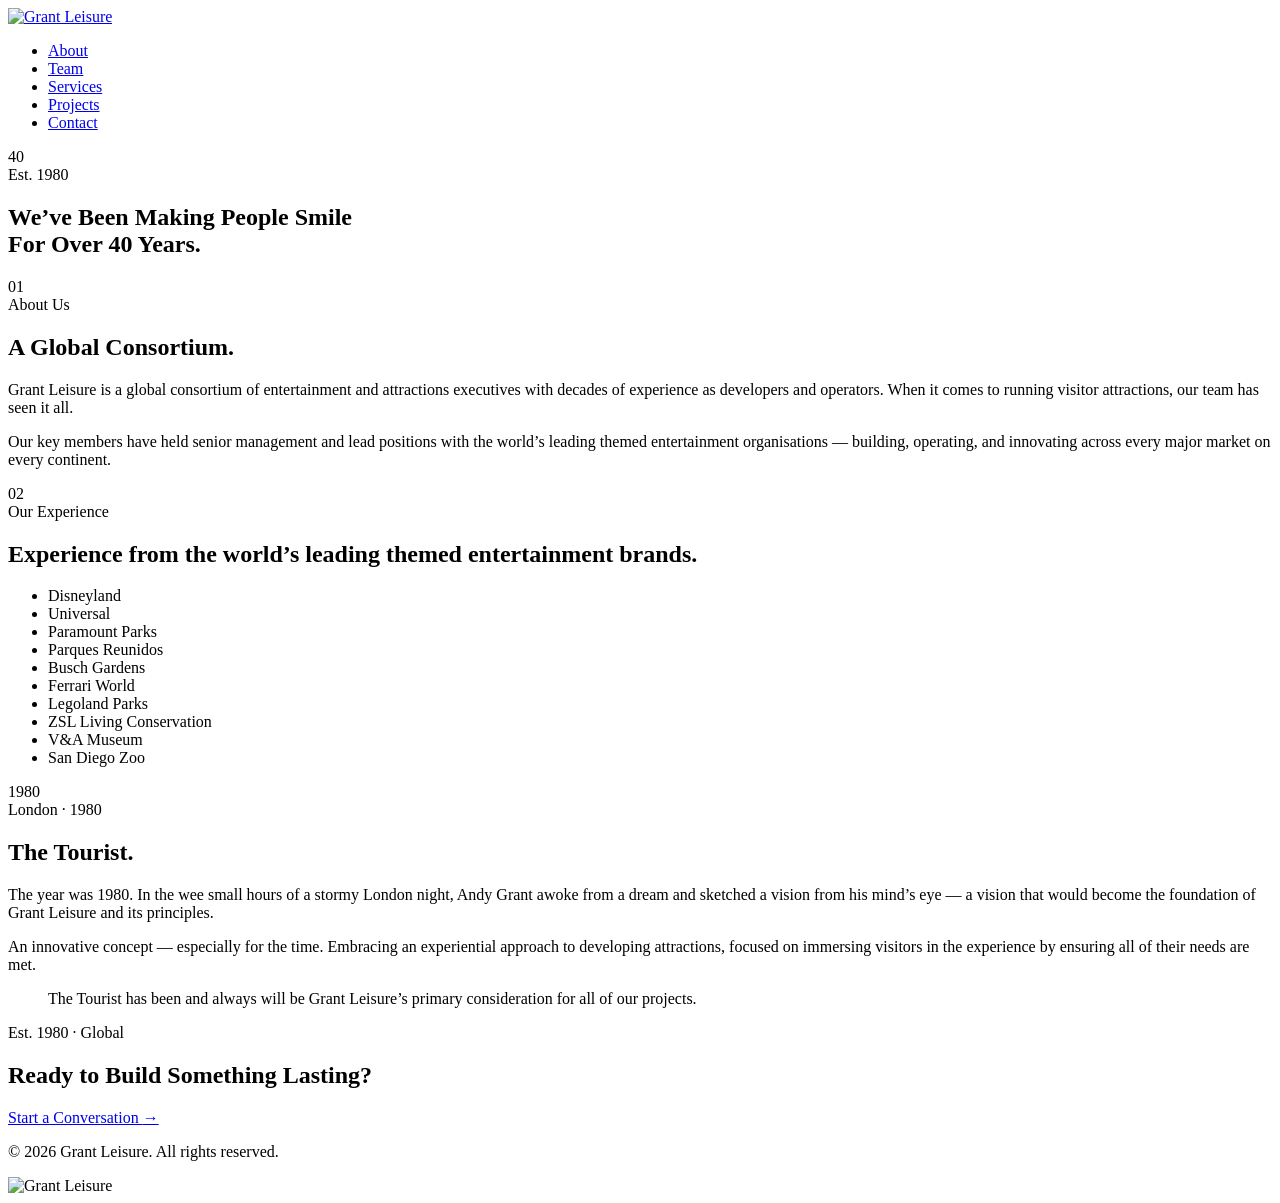
==== about.html @ e2e3beb0 "Update about.html" ====
<!DOCTYPE html>
<html lang="en">
<head>
  <meta charset="UTF-8" />
  <meta name="viewport" content="width=device-width, initial-scale=1.0" />
  <meta name="description" content="About Grant Leisure — a global consortium of entertainment and attractions executives with decades of experience across the world's leading themed entertainment brands." />
  <title>About — Grant Leisure</title>

  <!--
    FONT NOTE: Google Fonts CDN scaffold for local development.
    Self-hosted @font-face declarations in base.css take over
    once font files land in assets/fonts/.
    Weights loaded: 300 400 600 700 800
  -->
  <link rel="preconnect" href="https://fonts.googleapis.com" />
  <link rel="preconnect" href="https://fonts.gstatic.com" crossorigin />
  <link
    href="https://fonts.googleapis.com/css2?family=Barlow+Condensed:wght@300;400;600;700;800&display=swap"
    rel="stylesheet"
  />

  <!--
    STYLESHEET LOAD ORDER — must not be reordered.
    base.css     → tokens · font-face · reset · utility atoms · scroll-reveal
    layout.css   → container · nav · section scaffolding · Koyo numbers · hero layers · Tourist card · footer structure
    components.css → every discrete UI component — internal styles only
  -->
  <link rel="stylesheet" href="css/base.css" />
  <link rel="stylesheet" href="css/layout.css" />
  <link rel="stylesheet" href="css/components.css" />

</head>

<body>

  <!-- ============================================================
       NAVIGATION
       Fixed. Transparent over hero. .is-scrolled via JS at 80px.
       About = aria-current. Contact = green bordered pill.
  ============================================================ -->
  <nav class="site-nav" aria-label="Primary navigation">
    <div class="container">
      <div class="site-nav__inner">

        <!--
          Source: assets/images/GLILogoWhiteBG.png
          HTML attrs: display dimensions (120×40) for reflow prevention
          CSS height: 36px — final rendered size
        -->
        <a href="index.html" class="site-nav__logo" aria-label="Grant Leisure — home">
          <img
            src="assets/images/GLILogoWhiteBG.png"
            alt="Grant Leisure"
            width="120"
            height="40"
          />
        </a>

        <ul class="site-nav__links" role="list">
          <li><a href="about.html" aria-current="page">About</a></li>
          <li><a href="team.html">Team</a></li>
          <li><a href="services.html">Services</a></li>
          <li><a href="projects.html">Projects</a></li>
          <li><a href="contact.html" class="nav-contact">Contact</a></li>
        </ul>

      </div>
    </div>
  </nav>


  <main id="main-content">

    <!-- ============================================================
         SECTION 01 — HERO
         Near-black. Full viewport.
         Content: position absolute, pinned bottom-left.
         Headline emerges from the floor of the frame.
    ============================================================ -->
    <section class="hero" aria-labelledby="hero-headline">

      <!-- Layer 0: ghost — atmospheric, never readable -->
      <span class="hero__ghost" aria-hidden="true">40</span>

      <!-- Layer 1: midground architectural rule -->
      <span class="hero__midground-rule" aria-hidden="true"></span>

      <!-- Layer 2: content — floor of the frame, left spine -->
      <div class="hero__content">
        <div class="container">

          <span class="hero__rule" aria-hidden="true"></span>
          <span class="kicker kicker--white">Est. 1980</span>

          <h1 class="hero__headline" id="hero-headline">
            We&#8217;ve Been Making People Smile<br />
            <span class="hero__headline-accent">For Over 40 Years.</span>
          </h1>

        </div>
      </div>

    </section>


    <!-- ============================================================
         SECTION 02 — WHO WE ARE
         Off-white. Editorial baseline.
         Section number 01 bleeds down into Credentials below.
         The number is the transition — no shape cuts anywhere.
    ============================================================ -->
    <section class="who-we-are" aria-labelledby="who-we-are-heading">
      <div class="container">

        <div class="who-we-are__grid">

          <!-- Number column: Koyo treatment — structural, bleeds boundary -->
          <div class="section-num-wrap" aria-hidden="true">
            <span class="section-number">01</span>
          </div>

          <!-- Content column -->
          <div>
            <span class="kicker reveal">About Us</span>
            <span class="kicker-rule reveal" aria-hidden="true"></span>

            <h2 class="who-we-are__heading reveal" id="who-we-are-heading">
              A Global Consortium.
            </h2>

            <p class="who-we-are__body reveal">
              Grant Leisure is a global consortium of entertainment and attractions executives
              with decades of experience as developers and operators. When it comes to running
              visitor attractions, our team has seen it all.
            </p>

            <p class="who-we-are__body reveal">
              Our key members have held senior management and lead positions with the
              world&#8217;s leading themed entertainment organisations &#8212; building,
              operating, and innovating across every major market on every continent.
            </p>

            <span class="section-footer-rule reveal" aria-hidden="true"></span>
          </div>

        </div>

      </div>
    </section>


    <!-- ============================================================
         SECTION 03 — CREDENTIALS
         Off-white. Continuous surface with Who We Are.
         Same conversation — no break, no gap.
         Section number 02 bleeds down into Tourist card below.
         Headline: single line. Org names: heavier scale.
    ============================================================ -->
    <section class="credentials" aria-labelledby="credentials-heading">
      <div class="container">

        <div class="credentials__layout">

          <!-- Number column: bleeds into Tourist card below -->
          <div class="section-num-wrap" aria-hidden="true">
            <span class="section-number">02</span>
          </div>

          <div>
            <!-- No kicker-rule here — removed by design decision -->
            <span class="kicker reveal">Our Experience</span>

            <!--
              Single line headline. --type-credentials clamp keeps it
              fluid. white-space: nowrap enforces one line above 480px.
            -->
            <h2 class="credentials__headline reveal" id="credentials-heading">
              Experience from the world&#8217;s leading themed entertainment brands.
            </h2>

            <span class="credentials__accent-rule reveal" aria-hidden="true"></span>

            <ul
              class="credentials__org-grid reveal-group"
              aria-label="Organisations our team has worked with"
            >
              <li>Disneyland</li>
              <li>Universal</li>
              <li>Paramount Parks</li>
              <li>Parques Reunidos</li>
              <li>Busch Gardens</li>
              <li>Ferrari World</li>
              <li>Legoland Parks</li>
              <li>ZSL Living Conservation</li>
              <li>V&amp;A Museum</li>
              <li>San Diego Zoo</li>
            </ul>

          </div>

        </div>

      </div>
    </section>


    <!-- ============================================================
         SECTION 04 — THE TOURIST (OPTION A: CONTAINED CARD)
         A dark object sitting on the off-white page.
         Not full-bleed. Defined margins — a chapter card.
         The 1980 ghost bleeds outside the card boundary into white.
         Box contains the content. Type escapes it.
         Rolf Jensen / Microsoft tension move.
    ============================================================ -->
    <div class="tourist-wrapper">
      <section class="tourist" aria-labelledby="tourist-heading">

        <!-- Ghost year: escapes card — bleeds into white above and below -->
        <span class="tourist__ghost-year" aria-hidden="true">1980</span>

        <!-- Midground architectural rule inside card -->
        <span class="tourist__midground-rule" aria-hidden="true"></span>

        <!-- Content: above ghost and rule -->
        <div class="tourist__content">

          <span class="kicker kicker--green reveal">London &#183; 1980</span>
          <span class="kicker-rule reveal" aria-hidden="true"></span>

          <h2 class="tourist__heading reveal" id="tourist-heading">
            The Tourist.
          </h2>

          <span class="tourist__rule reveal" aria-hidden="true"></span>

          <div class="tourist__body-grid reveal-group">
            <p class="tourist__body">
              The year was 1980. In the wee small hours of a stormy London night, Andy Grant
              awoke from a dream and sketched a vision from his mind&#8217;s eye &#8212;
              a vision that would become the foundation of Grant Leisure and its principles.
            </p>
            <p class="tourist__body">
              An innovative concept &#8212; especially for the time. Embracing an experiential
              approach to developing attractions, focused on immersing visitors in the experience
              by ensuring all of their needs are met.
            </p>
          </div>

          <!--
            Pull quote: green left rule + radial spotlight.
            The only element on this site with the spotlight treatment.
            Deliberate singularity.
          -->
          <blockquote class="tourist__pull-quote reveal">
            <p>
              The Tourist has been and always will be Grant Leisure&#8217;s
              primary consideration for all of our projects.
            </p>
          </blockquote>

        </div>
      </section>
    </div>


    <!-- ============================================================
         SECTION 05 — CTA CLOSE
         Near-black. Full bleed. Confident bookend.
         Page opened dark — closes dark. The symmetry is intentional.
         No ghost texture. The silence is the design.
    ============================================================ -->
    <section class="cta-close" aria-labelledby="cta-headline">
      <div class="container">

        <span class="cta-close__top-rule reveal" aria-hidden="true"></span>

        <span class="kicker kicker--green reveal">Est. 1980 &#183; Global</span>

        <h2 class="cta-close__headline reveal" id="cta-headline">
          Ready to Build Something Lasting?
        </h2>

        <a
          href="contact.html"
          class="cta-close__button reveal"
          aria-label="Start a conversation with Grant Leisure"
        >
          Start a Conversation
          <span class="cta-close__button-arrow" aria-hidden="true">&#8594;</span>
        </a>

      </div>
    </section>

  </main>


  <!-- ============================================================
       FOOTER
  ============================================================ -->
  <footer class="site-footer" aria-label="Site footer">
    <div class="container">
      <div class="site-footer__inner">

        <p class="site-footer__copy">
          &copy; <span id="footer-year"></span> Grant Leisure. All rights reserved.
        </p>

        <!--
          Source: assets/images/GLILogoWhiteBG.png
          HTML attrs: display dimensions (80×27) for reflow prevention
          CSS height: 22px — final rendered size
          opacity: 0.4 set in components.css
        -->
        <div class="site-footer__logo">
          <img
            src="assets/images/GLILogoWhiteBG.png"
            alt="Grant Leisure"
            width="80"
            height="27"
            loading="lazy"
          />
        </div>

      </div>
    </div>
  </footer>


  <!--
    JAVASCRIPT — deferred, non-blocking.
    main.js: shared site-wide utilities (loads first in execution
    order after defer resolves — window.GL is available to the
    inline script below by the time DOMContentLoaded fires).
    No inline handlers. addEventListener only.
    const/let only — no var.
  -->
  <script defer src="js/main.js"></script>

  <script defer>
    (() => {
      'use strict';

      // ── Footer year: injected — never hardcoded ───────────────
      const yearEl = document.getElementById('footer-year');
      if (yearEl) yearEl.textContent = new Date().getFullYear();

      // ── Nav scroll state ──────────────────────────────────────
      // 80px clears nav height — prevents flicker at very top of page
      const nav = document.querySelector('.site-nav');
      if (nav) {
        const onNavScroll = () => {
          nav.classList.toggle('is-scrolled', window.scrollY > 80);
        };
        window.addEventListener('scroll', onNavScroll, { passive: true });
        onNavScroll(); // Immediate — handles hard refresh mid-page
      }

      // ── Scroll-reveal via IntersectionObserver ────────────────
      // One-shot: .is-visible on first intersection, then unobserves.
      // Graceful fallback: immediate reveal if IO not available.
      const revealTargets = document.querySelectorAll('.reveal, .reveal-group');

      if ('IntersectionObserver' in window && revealTargets.length) {
        const revealObserver = new IntersectionObserver(
          (entries) => {
            entries.forEach((entry) => {
              if (!entry.isIntersecting) return;
              entry.target.classList.add('is-visible');
              revealObserver.unobserve(entry.target);
            });
          },
          {
            threshold: 0.1,
            rootMargin: '0px 0px -40px 0px'
          }
        );
        revealTargets.forEach((el) => revealObserver.observe(el));
      } else {
        revealTargets.forEach((el) => el.classList.add('is-visible'));
      }

    })();
  </script>

</body>
</html>
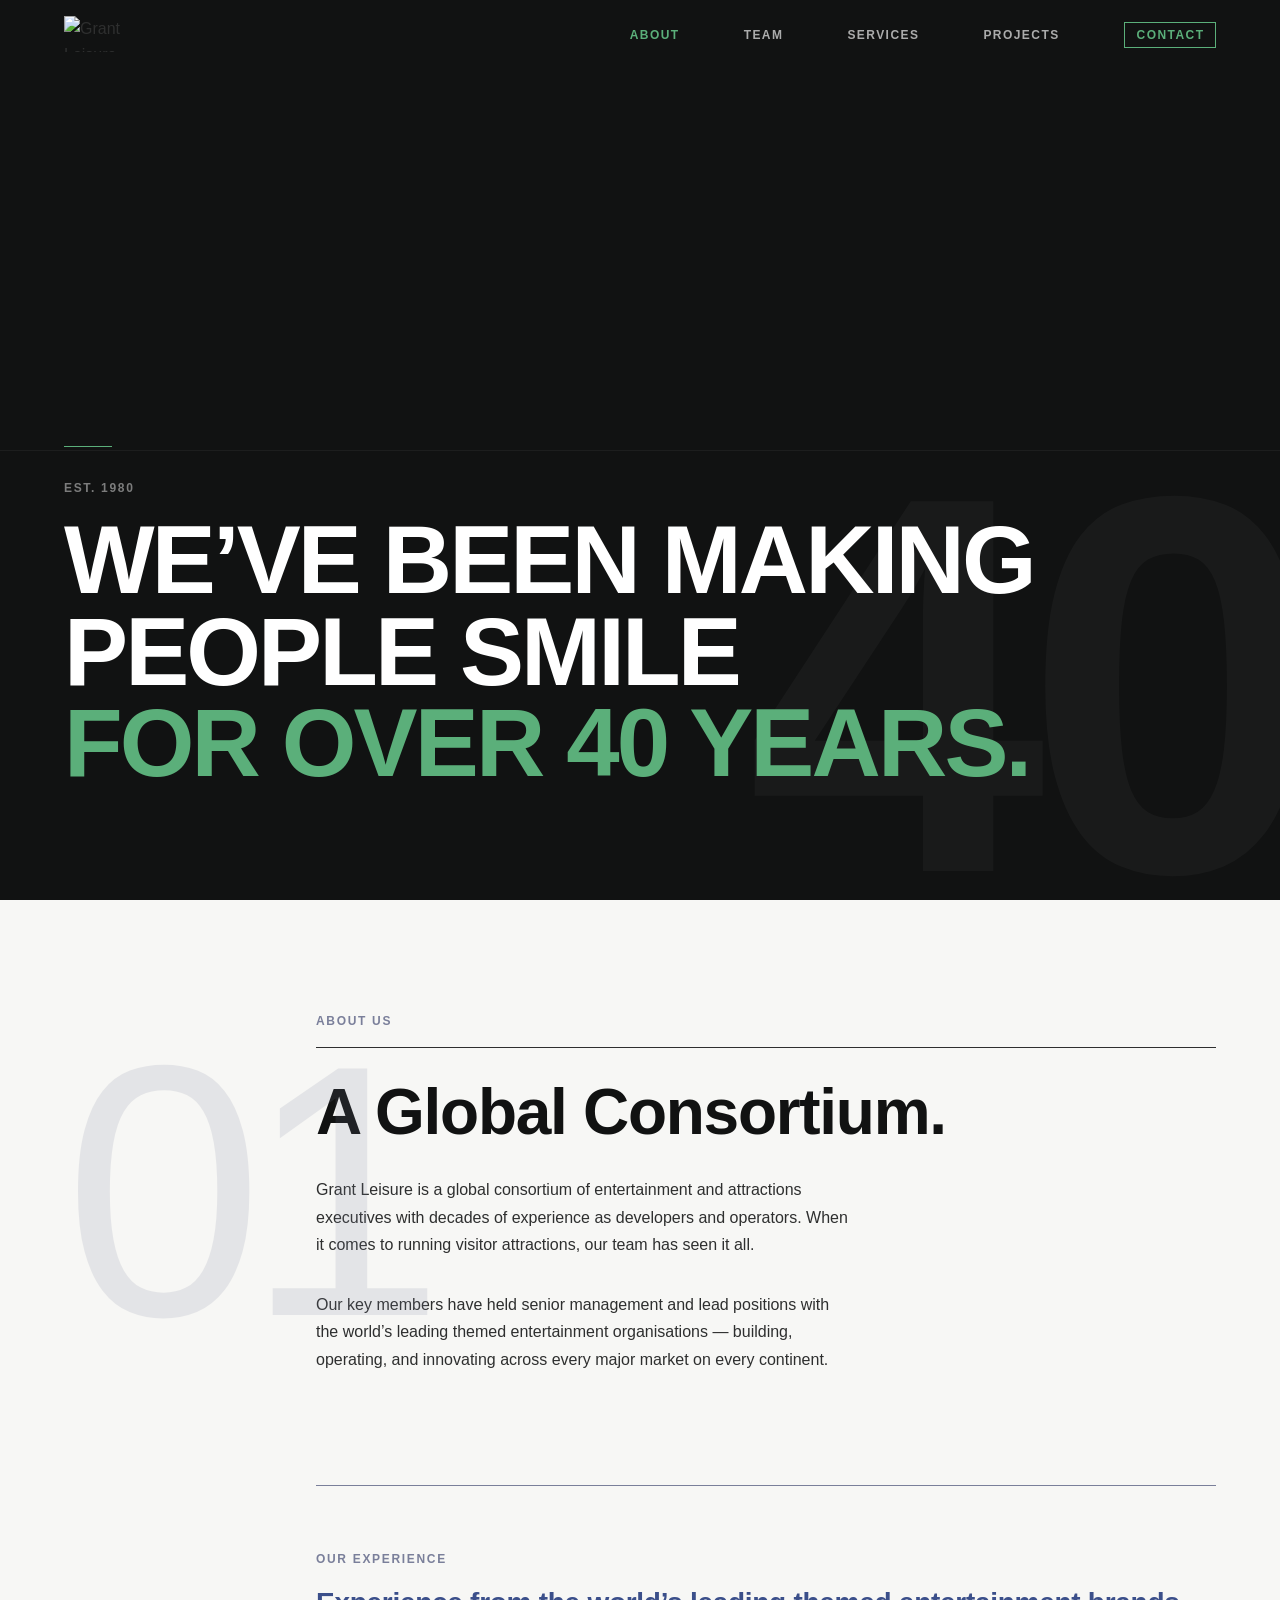
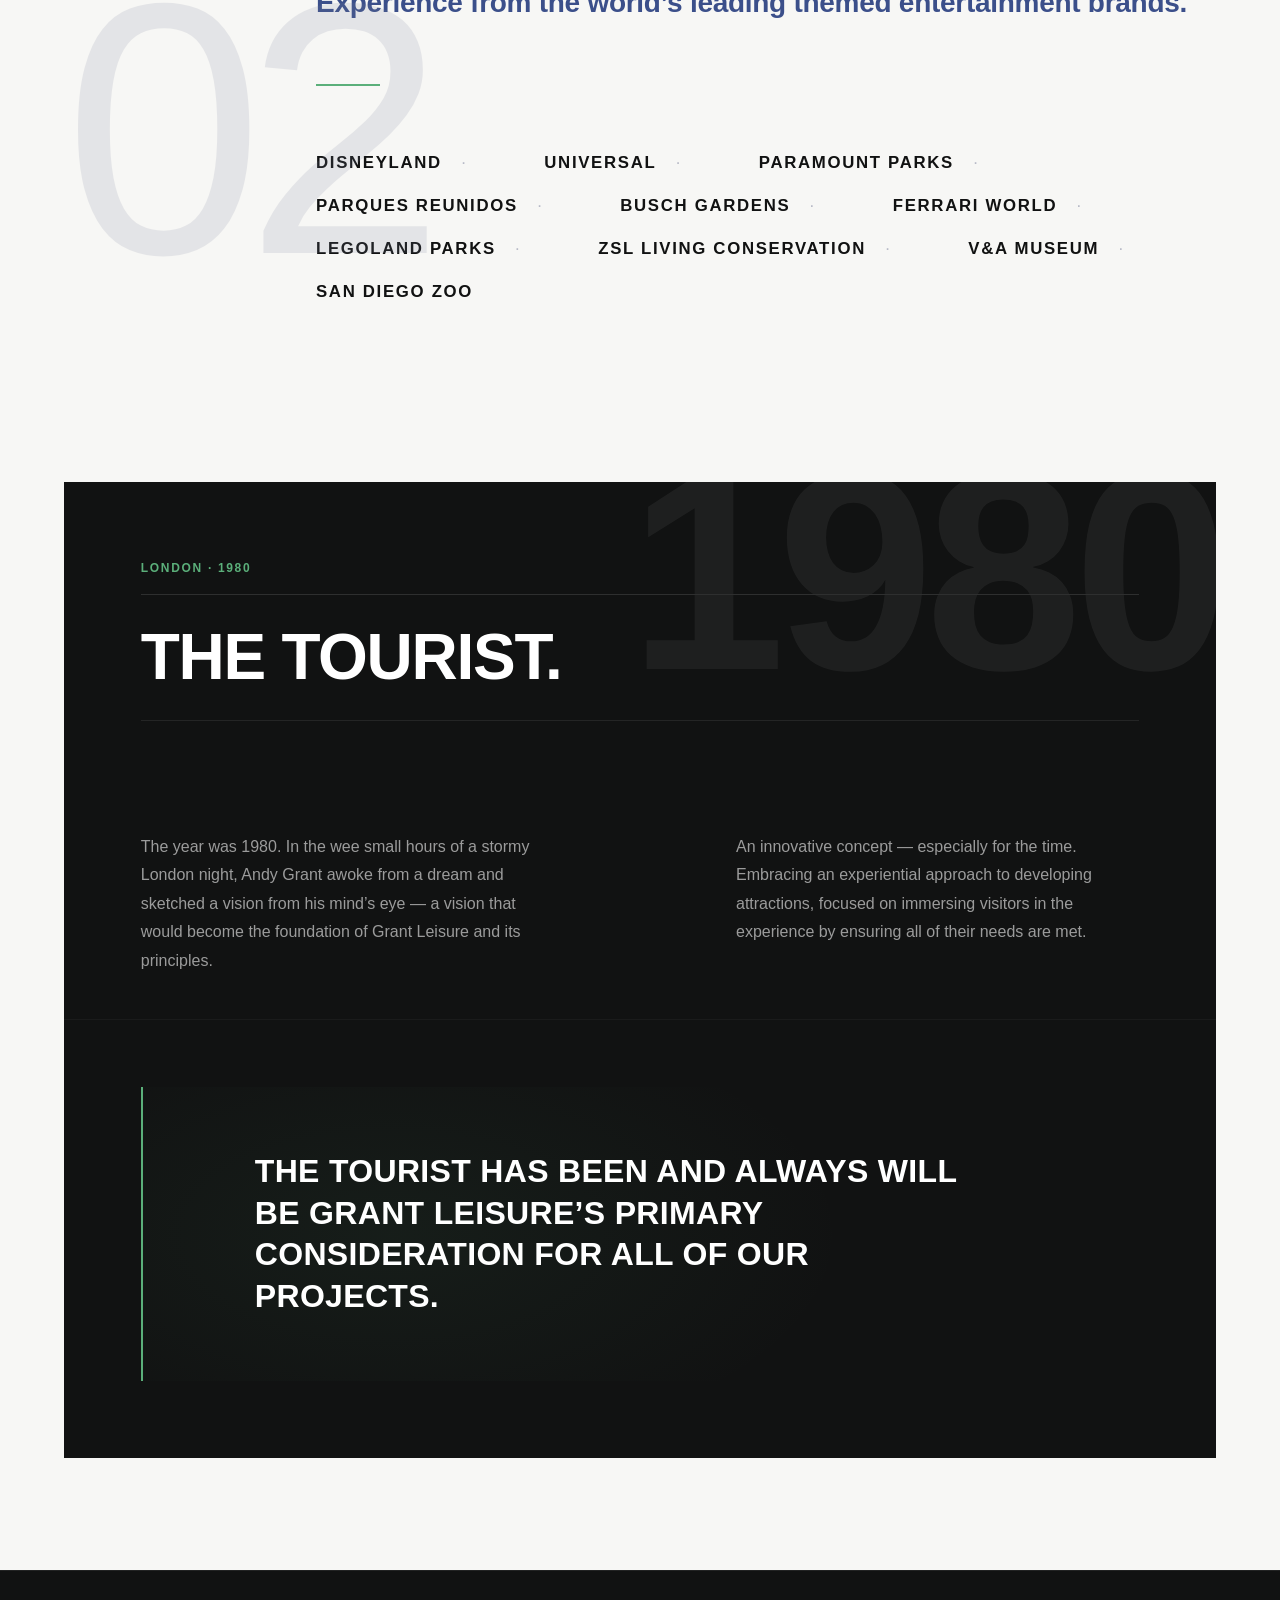
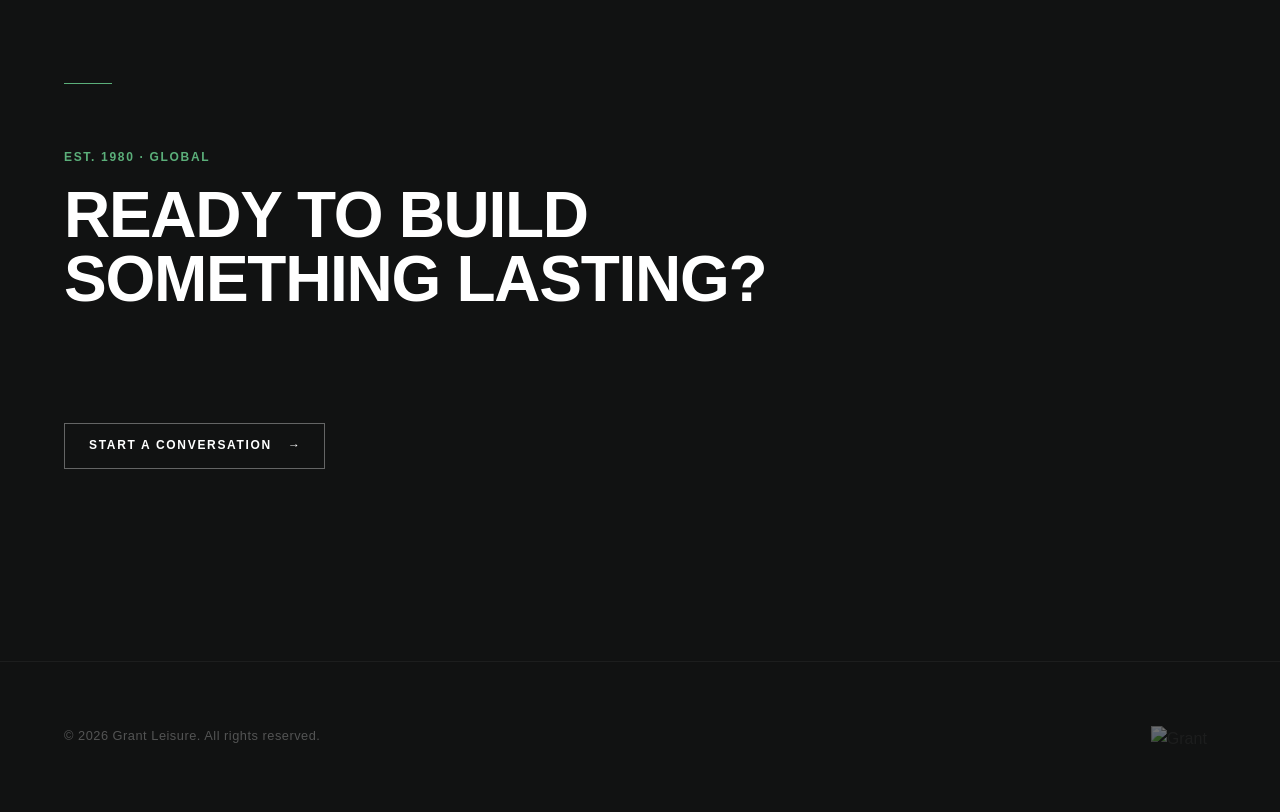
==== commit 3a709ce1: "Update about.html" ====
--- a/about.html
+++ b/about.html
@@ -43,7 +43,7 @@
       <div class="site-nav__inner">
 
         <!--
-          Source: assets/images/GLILogoWhiteBG.png
+          Source: assets/images/gl logo/GLILogoWhiteBG.png
           HTML attrs: display dimensions (120×40) for reflow prevention
           CSS height: 36px — final rendered size
         -->
@@ -307,7 +307,7 @@
         </p>
 
         <!--
-          Source: assets/images/GLILogoWhiteBG.png
+          Source: assets/images/gl logo/GLILogoWhiteBG.png
           HTML attrs: display dimensions (80×27) for reflow prevention
           CSS height: 22px — final rendered size
           opacity: 0.4 set in components.css
--- a/css/base.css
+++ b/css/base.css
@@ -0,0 +1,425 @@
+/* ================================================================
+   GRANT LEISURE — BASE.CSS
+   Version: 1.0
+   Scope: Tokens · Font · Reset · Utility atoms · Scroll-reveal
+   ----------------------------------------------------------------
+   Load order: base.css → layout.css → components.css
+   This file has zero knowledge of layout or components.
+   It is the grammar. Every other file speaks through it.
+================================================================ */
+
+
+/* ================================================================
+   @FONT-FACE — BARLOW CONDENSED
+   Self-hosted. Five weights. Two axes: normal only.
+   CDN fallback retained in font-family stack for local dev
+   until font files land in assets/fonts/.
+   File naming convention: barlow-condensed-{weight}.woff2
+   ----------------------------------------------------------------
+   Weights in use across the site:
+     300 → Caption, section numbers (structural, not decorative)
+     400 → Body copy
+     600 → Label / kicker / subheading
+     700 → Heading (section H2)
+     800 → Display (H1 hero) · Tourist heading
+================================================================ */
+
+@font-face {
+  font-family: 'Barlow Condensed';
+  font-style: normal;
+  font-weight: 300;
+  font-display: swap;
+  src: url('../assets/fonts/barlow-condensed-300.woff2') format('woff2');
+}
+
+@font-face {
+  font-family: 'Barlow Condensed';
+  font-style: normal;
+  font-weight: 400;
+  font-display: swap;
+  src: url('../assets/fonts/barlow-condensed-400.woff2') format('woff2');
+}
+
+@font-face {
+  font-family: 'Barlow Condensed';
+  font-style: normal;
+  font-weight: 600;
+  font-display: swap;
+  src: url('../assets/fonts/barlow-condensed-600.woff2') format('woff2');
+}
+
+@font-face {
+  font-family: 'Barlow Condensed';
+  font-style: normal;
+  font-weight: 700;
+  font-display: swap;
+  src: url('../assets/fonts/barlow-condensed-700.woff2') format('woff2');
+}
+
+@font-face {
+  font-family: 'Barlow Condensed';
+  font-style: normal;
+  font-weight: 800;
+  font-display: swap;
+  src: url('../assets/fonts/barlow-condensed-800.woff2') format('woff2');
+}
+
+
+/* ================================================================
+   DESIGN TOKENS
+   Single source of truth for the entire site.
+   No value appears twice. No magic numbers anywhere.
+   ----------------------------------------------------------------
+   Consumption rule: every property in layout.css and
+   components.css must reference a token from this block.
+   Inline exceptions: only dynamic values set by JS.
+================================================================ */
+
+:root {
+
+  /* ── Brand Palette ──────────────────────────────────────────────
+     Each colour has exactly one role. Usage rules are enforced
+     here in comments — not enforced by CSS (that's the team's job).
+  ─────────────────────────────────────────────────────────────── */
+
+  /* One deployment per section maximum.
+     Kicker accents · active nav · CTA button hover fill · pull quote rule.
+     Never a background fill. */
+  --color-green:        #5BAF7A;
+
+  /* Hover states only. Never resting. */
+  --color-green-dark:   #3D8F5F;
+
+  /* Trust anchors. Credential headline. Pull quote text on light sections. */
+  --color-navy:         #3B4F8A;
+
+  /* Secondary text · captions · structural numbers · kicker default. */
+  --color-slate:        #7A7F9A;
+
+  /* Reversed text on dark surfaces only. */
+  --color-white:        #FFFFFF;
+
+  /* ── Surfaces ───────────────────────────────────────────────────
+     Two surfaces. Two registers. No third surface ever.
+  ─────────────────────────────────────────────────────────────── */
+
+  /* Hero · CTA · Tourist card interior — full emotional weight. */
+  --color-near-black:   #111212;
+
+  /* Who We Are · Credentials — editorial baseline, breathing room. */
+  --color-off-white:    #F7F7F5;
+
+  /* Body copy on light surfaces — slightly off absolute black,
+     reads warmer than #000, harder than mid-grey. */
+  --color-body-text:    #2E2F2F;
+
+  /* Tourist card shares the near-black value but is structurally
+     distinct — a contained object, not a full-bleed section.
+     Named separately so a future design decision can diverge. */
+  --color-tourist-card: #111212;
+
+
+  /* ── Typographic Scale ─────────────────────────────────────────
+     Barlow Condensed throughout. Six roles. Nothing outside this.
+     Clamp tokens are fluid between the named min and max.
+     Fixed tokens do not scale — they are intentionally pinned.
+  ─────────────────────────────────────────────────────────────── */
+
+  /* DISPLAY — H1 only. Hero exclusively. One per page. */
+  --type-display:       clamp(3rem, 7.5vw, 6.5rem);
+
+  /* HEADING — Section H2. The dominant voice within a section. */
+  --type-heading:       clamp(2.2rem, 5vw, 4rem);
+
+  /* SUBHEADING — Pull quotes. Contextual weight, not dominant. */
+  --type-subheading:    clamp(1.4rem, 2.5vw, 2rem);
+
+  /* CREDENTIALS HEADLINE — Custom fluid token between Subheading and Body.
+     Single line. Must not wrap above 480px. */
+  --type-credentials:   clamp(1rem, 2.4vw, 1.75rem);
+
+  /* LABEL — Kickers · nav · org names. Always uppercase. Always tracked. */
+  --type-label:         0.75rem;
+
+  /* ORG NAMES — Heavier register than caption.
+     These are credentials — they need visual mass, not metadata weight. */
+  --type-org:           clamp(0.85rem, 1.5vw, 1.05rem);
+
+  /* BODY — Paragraphs. Readable. Never decorative. */
+  --type-body:          clamp(1rem, 1.2vw, 1.1rem);
+
+  /* CAPTION — Footnotes · metadata. Lightest weight. */
+  --type-caption:       0.8rem;
+
+
+  /* ── Spacing System ────────────────────────────────────────────
+     8px base unit. Named by role — never referenced by pixel value
+     anywhere else in the codebase.
+  ─────────────────────────────────────────────────────────────── */
+
+  --space-xs:           0.5rem;    /*   8px — tight internal gaps */
+  --space-sm:           1rem;      /*  16px — kicker-to-rule, list gaps */
+  --space-md:           2rem;      /*  32px — rule-to-headline, paragraph gap */
+  --space-lg:           4rem;      /*  64px — section internal padding */
+  --space-xl:           7rem;      /* 112px — section top/bottom breathing room */
+  --space-2xl:          12rem;     /* 192px — Tourist two-column gap, CTA bottom */
+
+
+  /* ── Layout Geometry ───────────────────────────────────────────
+     Structural layout values. Consumed by layout.css only.
+  ─────────────────────────────────────────────────────────────── */
+
+  /* Maximum content width — applies to .container */
+  --grid-max:           1440px;
+
+  /* Fluid horizontal padding — tighter on mobile, generous on wide screens */
+  --grid-gutter:        clamp(1.5rem, 5vw, 5rem);
+
+  /* Who We Are / Credentials: left structural column width.
+     140px is the minimum viable width for a Koyo section number
+     to sit independently without colliding with body content. */
+  --grid-num-col:       140px;
+
+
+  /* ── Section Number System — Koyo Treatment ────────────────────
+     Numbers are architectural elements. They are sized to cross
+     section boundaries. The number is the transition system.
+     Not labels. Not decoration. The structure itself.
+  ─────────────────────────────────────────────────────────────── */
+
+  /* Primary size token — drives the number's architectural presence */
+  --num-size:           clamp(14rem, 28vw, 26rem);
+
+  /* Negative bottom margin — pulls the number below its section boundary
+     so it bleeds into the section beneath. The transition is felt
+     through typography, not geometry. No clip-path. No wave SVGs. */
+  --num-bleed:          -0.22em;
+
+
+  /* ── Tourist Card Geometry ─────────────────────────────────────
+     The Tourist is a contained dark object on the off-white page.
+     Not full-bleed. These values define its relationship to
+     the viewport and its internal breathing room.
+  ─────────────────────────────────────────────────────────────── */
+
+  /* Horizontal inset from viewport edge.
+     Card sits within the page — never touches the screen edge. */
+  --tourist-margin:     clamp(1.5rem, 5vw, 5rem);
+
+  /* Internal padding — most generous on the page.
+     The silence inside is as designed as the content. */
+  --tourist-padding:    clamp(3rem, 6vw, 6rem);
+
+  /* Ghost year bleed — negative value pulls "1980" above the card
+     top edge and below the card bottom edge into the white space.
+     The box contains the content. The type escapes it. */
+  --tourist-ghost-bleed: -0.18em;
+
+
+  /* ── Motion ─────────────────────────────────────────────────────
+     Three easing curves. Three durations.
+     Never animated outside these values.
+  ─────────────────────────────────────────────────────────────── */
+
+  /* Dramatic deceleration — for reveals, entries, button arrows */
+  --ease-out-expo:      cubic-bezier(0.16, 1, 0.3, 1);
+
+  /* Standard in-out — for hover states, nav transitions */
+  --ease-in-out:        cubic-bezier(0.4, 0, 0.2, 1);
+
+  /* Fast — hover colour fills, border transitions: 350ms */
+  --dur-fast:           350ms;
+
+  /* Medium — reveal animations, staggered children: 650ms */
+  --dur-med:            650ms;
+
+  /* Slow — primary scroll-reveal fade-ups: 1000ms */
+  --dur-slow:           1000ms;
+}
+
+
+/* ================================================================
+   RESET
+   Minimal. Purposeful. Only what the site actually needs.
+   No kitchen-sink normalise — every rule has a reason.
+================================================================ */
+
+*,
+*::before,
+*::after {
+  /* All sizing includes padding and border.
+     No padding or width surprises anywhere. */
+  box-sizing: border-box;
+  margin: 0;
+  padding: 0;
+}
+
+html {
+  /* Smooth anchor scrolling across all sections */
+  scroll-behavior: smooth;
+
+  /* Prevents iOS from inflating font sizes on orientation change */
+  -webkit-text-size-adjust: 100%;
+  text-size-adjust: 100%;
+}
+
+body {
+  font-family: 'Barlow Condensed', sans-serif;
+  font-size: var(--type-body);
+  font-weight: 400;
+  line-height: 1.6;
+  color: var(--color-body-text);
+
+  /* Near-black base: prevents white flash before hero paint.
+     The page opens dark — the hero reinforces it. */
+  background-color: var(--color-near-black);
+
+  /* Horizontal overflow: caused by ghost numbers and bleeding type.
+     Controlled at body level so no section needs its own. */
+  overflow-x: hidden;
+}
+
+img {
+  /* All images are block — no inline descender gap below. */
+  display: block;
+
+  /* Prevents images from overflowing their container. */
+  max-width: 100%;
+
+  /* Height auto: preserves aspect ratio on fluid images. */
+  height: auto;
+}
+
+ul,
+ol {
+  /* Lists are reset here; components re-add spacing/style as needed */
+  list-style: none;
+}
+
+a {
+  /* No default underline — all link styling is intentional */
+  text-decoration: none;
+  color: inherit;
+}
+
+button {
+  /* Reset browser button chrome — components style from zero */
+  background: none;
+  border: none;
+  cursor: pointer;
+  font: inherit;
+}
+
+
+/* ================================================================
+   TYPOGRAPHY ATOMS
+   Applied by class only. Never duplicated inline.
+   These classes have no layout context — they describe
+   what a piece of type IS, not where it lives.
+================================================================ */
+
+/* ── Kicker ──────────────────────────────────────────────────────
+   One per section. Appears before the headline. Always uppercase.
+   The kicker is the section's label before the headline speaks.
+────────────────────────────────────────────────────────────────── */
+.kicker {
+  display: block;
+  font-size: var(--type-label);
+  font-weight: 600;
+  letter-spacing: 0.14em;
+  text-transform: uppercase;
+  color: var(--color-slate);
+  margin-bottom: var(--space-sm);
+}
+
+/* Green variant — one per section maximum. */
+.kicker--green {
+  color: var(--color-green);
+}
+
+/* White variant — for dark surfaces.
+   Reduced opacity: kicker defers to the headline below it. */
+.kicker--white {
+  color: rgba(255, 255, 255, 0.45);
+}
+
+/* ── Kicker Rule ─────────────────────────────────────────────────
+   1px breath line after the kicker, before the headline.
+   Adds pause — the visual equivalent of a held breath.
+   aria-hidden on all instances: purely atmospheric.
+────────────────────────────────────────────────────────────────── */
+.kicker-rule {
+  display: block;
+  width: 100%;
+  height: 1px;
+  background-color: currentColor;
+  opacity: 0.15;
+  margin-bottom: var(--space-md);
+}
+
+/* ── Section Footer Rule ─────────────────────────────────────────
+   Bottom breath on light sections.
+   Closes the section typographically before the next opens.
+   aria-hidden on all instances.
+────────────────────────────────────────────────────────────────── */
+.section-footer-rule {
+  display: block;
+  width: 100%;
+  height: 1px;
+  background-color: var(--color-slate);
+  opacity: 0.15;
+  margin-top: var(--space-xl);
+}
+
+
+/* ================================================================
+   SCROLL-REVEAL SYSTEM
+   Two patterns: single element (.reveal) and staggered
+   group (.reveal-group). JS adds .is-visible via
+   IntersectionObserver on first viewport entry. One-shot only —
+   unobserves immediately. Never re-animates.
+   ----------------------------------------------------------------
+   Graceful degradation: if IntersectionObserver is unavailable,
+   JS adds .is-visible to all targets immediately. No flash.
+================================================================ */
+
+/* ── Single element reveal ───────────────────────────────────────
+   Fades up 24px. Slow duration — content enters with weight.
+────────────────────────────────────────────────────────────────── */
+.reveal {
+  opacity: 0;
+  transform: translateY(24px);
+  transition:
+    opacity   var(--dur-slow) var(--ease-out-expo),
+    transform var(--dur-slow) var(--ease-out-expo);
+}
+
+.reveal.is-visible {
+  opacity: 1;
+  transform: translateY(0);
+}
+
+/* ── Staggered group reveal ──────────────────────────────────────
+   Children animate in sequence, 80ms apart.
+   Medium duration per child — faster than solo reveals,
+   stagger creates the sense of rhythm, not speed.
+   10 children covered — sufficient for org grid (10 items).
+────────────────────────────────────────────────────────────────── */
+.reveal-group > * {
+  opacity: 0;
+  transform: translateY(18px);
+  transition:
+    opacity   var(--dur-med) var(--ease-out-expo),
+    transform var(--dur-med) var(--ease-out-expo);
+}
+
+.reveal-group.is-visible > *:nth-child(1)  { transition-delay: 0ms;   opacity: 1; transform: none; }
+.reveal-group.is-visible > *:nth-child(2)  { transition-delay: 80ms;  opacity: 1; transform: none; }
+.reveal-group.is-visible > *:nth-child(3)  { transition-delay: 160ms; opacity: 1; transform: none; }
+.reveal-group.is-visible > *:nth-child(4)  { transition-delay: 240ms; opacity: 1; transform: none; }
+.reveal-group.is-visible > *:nth-child(5)  { transition-delay: 320ms; opacity: 1; transform: none; }
+.reveal-group.is-visible > *:nth-child(6)  { transition-delay: 400ms; opacity: 1; transform: none; }
+.reveal-group.is-visible > *:nth-child(7)  { transition-delay: 480ms; opacity: 1; transform: none; }
+.reveal-group.is-visible > *:nth-child(8)  { transition-delay: 560ms; opacity: 1; transform: none; }
+.reveal-group.is-visible > *:nth-child(9)  { transition-delay: 640ms; opacity: 1; transform: none; }
+.reveal-group.is-visible > *:nth-child(10) { transition-delay: 720ms; opacity: 1; transform: none; }
--- a/css/layout.css
+++ b/css/layout.css
@@ -0,0 +1,447 @@
+/* ================================================================
+   GRANT LEISURE — LAYOUT.CSS
+   Version: 1.0
+   Scope: Container · Navigation · Section scaffolding ·
+          Koyo number system · Hero layer stack ·
+          Tourist card positioning · Footer structure
+   ----------------------------------------------------------------
+   Load order: base.css → layout.css → components.css
+   This file knows WHERE things live. It does not know
+   what is inside any component. Zero component internals here.
+   All values via tokens from base.css — no magic numbers.
+================================================================ */
+
+
+/* ================================================================
+   CONTAINER
+   Max-width wrapper with fluid horizontal gutter.
+   Used on every section. Single class, consistent behaviour.
+================================================================ */
+
+.container {
+  width: 100%;
+  max-width: var(--grid-max);
+  margin-inline: auto;
+  padding-inline: var(--grid-gutter);
+}
+
+
+/* ================================================================
+   NAVIGATION
+   Fixed. Transparent over hero. Gains near-black + blur on scroll
+   via .is-scrolled (added by JS at 80px scroll depth).
+   Logo left. Links right. Contact = green bordered pill.
+   Links hidden on mobile — no hamburger in scope for this build.
+================================================================ */
+
+.site-nav {
+  position: fixed;
+  inset-block-start: 0;
+  inset-inline: 0;
+  z-index: 200;
+
+  /* Vertical breathing room — logo renders at 36px, nav at ~64px total */
+  padding-block: var(--space-sm);
+
+  /* Transparent at top — hero bleeds behind it */
+  background-color: transparent;
+
+  transition:
+    background-color var(--dur-fast) var(--ease-in-out),
+    border-color     var(--dur-fast) var(--ease-in-out);
+}
+
+/* Scrolled state: near-black with blur — JS toggles this at 80px.
+   80px clears the nav height — prevents flicker at very top. */
+.site-nav.is-scrolled {
+  background-color: rgba(17, 18, 18, 0.95);
+  backdrop-filter: blur(14px);
+  -webkit-backdrop-filter: blur(14px);
+  border-bottom: 1px solid rgba(255, 255, 255, 0.06);
+}
+
+/* Inner flex row: logo anchors left, links anchor right */
+.site-nav__inner {
+  display: flex;
+  align-items: center;
+  justify-content: space-between;
+}
+
+/* Logo: flex container so img aligns cleanly without descender gap */
+.site-nav__logo {
+  display: flex;
+  align-items: center;
+  flex-shrink: 0;
+  /* text-decoration reset already in base.css a rule */
+}
+
+/* CSS height is the render authority.
+   HTML width/height attrs on the img prevent layout reflow. */
+.site-nav__logo img {
+  height: 36px;
+  width: auto;
+}
+
+/* Links row: flex, gap driven by spacing token.
+   list-style reset already in base.css. */
+.site-nav__links {
+  display: flex;
+  align-items: center;
+  gap: var(--space-lg);
+}
+
+/* Hidden on mobile — nav links are desktop-only in this scope */
+@media (max-width: 767px) {
+  .site-nav__links {
+    display: none;
+  }
+}
+
+
+/* ================================================================
+   SECTION 01 — HERO
+   Near-black. Full viewport (100svh).
+   Three-layer z-stack: ghost(0) → rule(1) → content(2).
+   Content is position: absolute, pinned bottom-left.
+   The headline emerges from the floor of the frame.
+   Non-negotiable — this is not a centred hero.
+================================================================ */
+
+.hero {
+  position: relative;
+  min-height: 100svh;
+  background-color: var(--color-near-black);
+
+  /* Ghost numbers and type bleed right — clipped at section edge */
+  overflow: hidden;
+}
+
+/* ── Layer 0: Ghost number ───────────────────────────────────────
+   Atmospheric texture. Bleeds off the right edge.
+   3–4% opacity: present but never read.
+   pointer-events none: invisible to interaction.
+────────────────────────────────────────────────────────────────── */
+.hero__ghost {
+  position: absolute;
+  bottom: -0.1em;
+  right: -0.04em;
+
+  /* Ghost is oversized — it IS the atmosphere, not a number */
+  font-size: clamp(18rem, 42vw, 40rem);
+  font-weight: 800;
+  line-height: 1;
+  letter-spacing: -0.04em;
+
+  color: var(--color-white);
+  opacity: 0.03;
+
+  pointer-events: none;
+  user-select: none;
+  white-space: nowrap;
+
+  /* Beneath the rule and content layers */
+  z-index: 0;
+}
+
+/* ── Layer 1: Midground architectural rule ───────────────────────
+   Single 1px horizontal line at viewport midpoint.
+   4–5% white opacity: invisible until felt.
+   This is structural texture, not decoration.
+────────────────────────────────────────────────────────────────── */
+.hero__midground-rule {
+  position: absolute;
+  top: 50%;
+  left: 0;
+  right: 0;
+  height: 1px;
+  background-color: rgba(255, 255, 255, 0.05);
+  pointer-events: none;
+
+  /* Above ghost, below content */
+  z-index: 1;
+}
+
+/* ── Layer 2: Content ────────────────────────────────────────────
+   Absolute. Pinned to the bottom-left of the hero.
+   The headline does not float in the middle of the viewport.
+   It lives on the floor. It has gravity.
+────────────────────────────────────────────────────────────────── */
+.hero__content {
+  position: absolute;
+  bottom: var(--space-xl);
+  left: 0;
+  right: 0;
+
+  /* Above all atmospheric layers */
+  z-index: 2;
+}
+
+
+/* ================================================================
+   SECTION 02 — WHO WE ARE
+   Off-white. Editorial baseline.
+   Asymmetric two-column: 140px number col + content col.
+   No bottom padding — the section number handles the visual close
+   by bleeding down into Credentials below.
+   z-index: 2 keeps it above the Tourist card z-stack.
+================================================================ */
+
+.who-we-are {
+  position: relative;
+  background-color: var(--color-off-white);
+  padding-top: var(--space-xl);
+
+  /* No bottom padding: section number bleeds the boundary */
+  padding-bottom: 0;
+
+  /* Above Tourist card z-stack */
+  z-index: 2;
+}
+
+/* Mobile: single column — number sits above content */
+.who-we-are__grid {
+  display: grid;
+  grid-template-columns: 1fr;
+  gap: var(--space-lg);
+}
+
+/* Desktop: 140px structural number column | content fills remainder */
+@media (min-width: 768px) {
+  .who-we-are__grid {
+    grid-template-columns: var(--grid-num-col) 1fr;
+    gap: 0 var(--space-xl);
+    align-items: start;
+  }
+}
+
+
+/* ================================================================
+   SECTION 03 — CREDENTIALS
+   Off-white. Continuous surface with Who We Are — same background,
+   no break. The two sections read as one editorial conversation.
+   Section number 02 bleeds down into the Tourist card below.
+   No bottom padding — same reason as Who We Are.
+================================================================ */
+
+.credentials {
+  position: relative;
+  background-color: var(--color-off-white);
+  padding-top: var(--space-lg);
+
+  /* No bottom padding: section number 02 bleeds into Tourist */
+  padding-bottom: 0;
+
+  z-index: 2;
+}
+
+/* Same asymmetric grid as Who We Are — visual continuity */
+.credentials__layout {
+  display: grid;
+  grid-template-columns: 1fr;
+  gap: var(--space-lg);
+}
+
+@media (min-width: 768px) {
+  .credentials__layout {
+    grid-template-columns: var(--grid-num-col) 1fr;
+    gap: 0 var(--space-xl);
+    align-items: start;
+  }
+}
+
+
+/* ================================================================
+   SECTION NUMBER SYSTEM — KOYO TREATMENT
+   Numbers are typographic bridges between sections.
+   They sit in the left column of light sections but bleed
+   below their containing section via negative bottom margin.
+   z-index: 10 — above both sections they span.
+   The number is the architecture. Content lives inside it.
+================================================================ */
+
+/* Wrapper: overflow visible so the number can escape vertically */
+.section-num-wrap {
+  position: relative;
+  overflow: visible;
+}
+
+.section-number {
+  display: block;
+  font-size: var(--num-size);
+  font-weight: 300;
+  line-height: 1;
+  letter-spacing: -0.05em;
+
+  color: var(--color-slate);
+  opacity: 0.15;
+
+  user-select: none;
+
+  /* Negative margin pulls the number below its section boundary —
+     it crosses into the section beneath. No clip-path needed.
+     The transition between sections is felt through typography. */
+  margin-bottom: var(--num-bleed);
+
+  position: relative;
+
+  /* Above both sections it spans — the architecture layer */
+  z-index: 10;
+}
+
+
+/* ================================================================
+   SECTION 04 — THE TOURIST (OPTION A: CONTAINED CARD)
+   Structure: off-white wrapper → contained dark card.
+   The wrapper IS the off-white page. The card is an object on it.
+   The ghost year (1980) bleeds out of the card into white space
+   above and below — the box contains the content, type escapes.
+================================================================ */
+
+/* Off-white wrapper: the page surface the card sits on.
+   Padding creates white space above and below the card.
+   z-index: 1 — behind the section numbers bleeding down from above. */
+.tourist-wrapper {
+  position: relative;
+  background-color: var(--color-off-white);
+  padding-top: var(--space-lg);
+  padding-bottom: var(--space-xl);
+  z-index: 1;
+}
+
+/* The card: contained dark object.
+   margin-inline creates the deliberate inset from viewport edge.
+   overflow: visible allows the ghost year to escape top and bottom.
+   No border-radius — this is a chapter card, not a UI widget. */
+.tourist {
+  position: relative;
+  background-color: var(--color-tourist-card);
+  margin-inline: var(--tourist-margin);
+  padding: var(--tourist-padding);
+
+  /* Ghost year must escape the card boundary — critical */
+  overflow: visible;
+}
+
+/* Ghost year: escapes the card top and bottom into white space.
+   top: var(--tourist-ghost-bleed) positions it so the top of the
+   number sits above the card edge. At this font-size (~22rem),
+   the character body overflows above and below simultaneously.
+   This is the Rolf Jensen / Microsoft tension move — the box
+   contains the content, the type refuses to be contained. */
+.tourist__ghost-year {
+  position: absolute;
+  top: var(--tourist-ghost-bleed);
+  right: -0.02em;
+  font-size: clamp(10rem, 22vw, 22rem);
+  font-weight: 800;
+  line-height: 1;
+  letter-spacing: -0.03em;
+  color: var(--color-white);
+  opacity: 0.055;
+  pointer-events: none;
+  user-select: none;
+
+  /* Above card background, below readable content */
+  z-index: 0;
+}
+
+/* Midground architectural rule inside the card.
+   Mirrors the hero's midground rule — a site-wide texture system.
+   Positioned at 55% rather than 50% — the pull quote sits lower,
+   so the rule is weighted slightly below centre. */
+.tourist__midground-rule {
+  position: absolute;
+  top: 55%;
+  left: 0;
+  right: 0;
+  height: 1px;
+  background-color: rgba(255, 255, 255, 0.04);
+  pointer-events: none;
+  z-index: 1;
+}
+
+/* Content layer: above ghost and midground rule */
+.tourist__content {
+  position: relative;
+  z-index: 2;
+}
+
+/* Two-column body grid: single column on mobile, two on desktop.
+   Gap uses --space-2xl at desktop — this section needs the most
+   breathing room on the page. The silence is as designed
+   as the content. */
+.tourist__body-grid {
+  display: grid;
+  grid-template-columns: 1fr;
+  gap: var(--space-lg);
+  margin-bottom: var(--space-xl);
+}
+
+@media (min-width: 900px) {
+  .tourist__body-grid {
+    grid-template-columns: 1fr 1fr;
+    gap: var(--space-2xl);
+  }
+}
+
+
+/* ================================================================
+   SECTION 05 — CTA CLOSE
+   Near-black. Full bleed. Confident bookend.
+   Page opens dark (hero) — it closes dark. The symmetry is
+   the design decision. No ghost texture — silence is the design.
+   Border-top separates from Tourist wrapper's off-white margin.
+================================================================ */
+
+.cta-close {
+  position: relative;
+  background-color: var(--color-near-black);
+  padding-top: var(--space-xl);
+  padding-bottom: var(--space-2xl);
+
+  /* Thin line separates from the off-white Tourist wrapper above.
+     rgba value matches the hero's atmospheric register. */
+  border-top: 1px solid rgba(255, 255, 255, 0.07);
+
+  z-index: 2;
+}
+
+
+/* ================================================================
+   FOOTER
+   Near-black. Continuous with CTA close — same surface.
+   Border-top at lower opacity than the CTA separator —
+   footer is less of a statement, more of a close.
+   Mobile: stacked column. Desktop: copyright left, logo right.
+================================================================ */
+
+.site-footer {
+  background-color: var(--color-near-black);
+  border-top: 1px solid rgba(255, 255, 255, 0.05);
+  padding-block: var(--space-lg);
+}
+
+/* Mobile-first: stacked, left-aligned */
+.site-footer__inner {
+  display: flex;
+  flex-direction: column;
+  gap: var(--space-sm);
+  align-items: flex-start;
+}
+
+/* Desktop: copyright left, logo anchors right */
+@media (min-width: 768px) {
+  .site-footer__inner {
+    flex-direction: row;
+    justify-content: space-between;
+    align-items: center;
+  }
+}
+
+/* CSS height is the render authority.
+   HTML attrs on the img prevent reflow. */
+.site-footer__logo img {
+  height: 22px;
+  width: auto;
+  opacity: 0.4;
+}
--- a/css/components.css
+++ b/css/components.css
@@ -0,0 +1,418 @@
+/* ================================================================
+   GRANT LEISURE — COMPONENTS.CSS
+   Version: 1.0
+   Scope: Every discrete UI component — internal styles only.
+          No page-level positioning. No section scaffolding.
+          Each component knows its own shape and skin.
+          It does not know where it lives on the page.
+   ----------------------------------------------------------------
+   Load order: base.css → layout.css → components.css
+   All values via tokens from base.css — no magic numbers.
+================================================================ */
+
+
+/* ================================================================
+   NAVIGATION COMPONENTS
+   Link states · Active indicator · Contact pill hover.
+   Positioning and flex structure live in layout.css.
+================================================================ */
+
+/* Base link style: muted white, label scale, tracked caps */
+.site-nav__links a {
+  font-size: var(--type-label);
+  font-weight: 600;
+  letter-spacing: 0.12em;
+  text-transform: uppercase;
+  color: rgba(255, 255, 255, 0.65);
+
+  transition: color var(--dur-fast) var(--ease-in-out);
+}
+
+.site-nav__links a:hover {
+  color: var(--color-white);
+}
+
+/* Active page: green — one deployment in nav */
+.site-nav__links a[aria-current="page"] {
+  color: var(--color-green);
+}
+
+/* Contact: bordered green pill.
+   Padding compensates for letter-spacing on right side so
+   the text appears optically centred within the pill. */
+.site-nav__links .nav-contact {
+  color: var(--color-green);
+  border: 1px solid var(--color-green);
+  padding: 0.45em calc(1em - 0.12em) 0.4em 1em;
+  transition:
+    color            var(--dur-fast) var(--ease-in-out),
+    background-color var(--dur-fast) var(--ease-in-out);
+}
+
+/* Contact hover: fills green, text flips to near-black.
+   The only nav element with a fill state. */
+.site-nav__links .nav-contact:hover {
+  color: var(--color-near-black);
+  background-color: var(--color-green);
+}
+
+/* Focus visible: keyboard nav accessibility */
+.site-nav__links a:focus-visible {
+  outline: 2px solid var(--color-green);
+  outline-offset: 3px;
+}
+
+
+/* ================================================================
+   SECTION 01 — HERO COMPONENTS
+   Green rule · Headline display scale · Green accent line.
+   Layer positioning lives in layout.css.
+================================================================ */
+
+/* 48px green rule: same opening gesture used again in CTA close.
+   A site-wide motif — not decoration, a structural signal. */
+.hero__rule {
+  display: block;
+  width: 48px;
+  height: 1px;
+  background-color: var(--color-green);
+  margin-bottom: var(--space-md);
+}
+
+/* Display headline: H1, once per page.
+   line-height: 0.95 — condensed type at this weight needs
+   tighter leading or the descenders create false gaps.
+   text-transform: uppercase throughout the headline system. */
+.hero__headline {
+  font-size: var(--type-display);
+  font-weight: 800;
+  line-height: 0.95;
+  letter-spacing: -0.03em;
+  text-transform: uppercase;
+  color: var(--color-white);
+}
+
+/* Line two: the single green deployment in the hero section.
+   display: block forces the line break — not a <br> dependency. */
+.hero__headline-accent {
+  display: block;
+  color: var(--color-green);
+}
+
+
+/* ================================================================
+   SECTION 02 — WHO WE ARE COMPONENTS
+   Heading · Body paragraphs.
+   Grid structure lives in layout.css.
+================================================================ */
+
+/* Section H2: heading scale, dominant within section.
+   Left-anchored — the left edge is the spine of every page. */
+.who-we-are__heading {
+  font-size: var(--type-heading);
+  font-weight: 700;
+  line-height: 1.0;
+  letter-spacing: -0.02em;
+  color: var(--color-near-black);
+  margin-bottom: var(--space-md);
+}
+
+/* Body paragraphs: readable, never decorative.
+   max-width: 60ch — optimal line length for editorial body copy.
+   line-height: 1.72 — slightly looser than base body for
+   paragraph-level reading comfort. */
+.who-we-are__body {
+  font-size: var(--type-body);
+  font-weight: 400;
+  line-height: 1.72;
+  color: var(--color-body-text);
+  max-width: 60ch;
+  margin-bottom: var(--space-md);
+}
+
+.who-we-are__body:last-child {
+  margin-bottom: 0;
+}
+
+
+/* ================================================================
+   SECTION 03 — CREDENTIALS COMPONENTS
+   Headline · Accent rule · Org grid with dot separators.
+   Grid structure lives in layout.css.
+================================================================ */
+
+/* Credentials headline: sits between Subheading and Body registers.
+   Navy: trust anchor colour — this is an authority statement.
+   white-space: nowrap enforces single line above 480px.
+   The clamp token ensures it fits without wrapping at any
+   viewport width above the mobile breakpoint. */
+.credentials__headline {
+  font-size: var(--type-credentials);
+  font-weight: 600;
+  line-height: 1.25;
+  letter-spacing: -0.01em;
+  color: var(--color-navy);
+  white-space: nowrap;
+  overflow: hidden;
+  text-overflow: ellipsis;
+  margin-bottom: var(--space-lg);
+}
+
+/* Allow wrap on very narrow viewports rather than clipping.
+   Below 480px the nowrap rule is relaxed — content over geometry. */
+@media (max-width: 479px) {
+  .credentials__headline {
+    white-space: normal;
+    font-size: clamp(1rem, 4vw, 1.4rem);
+  }
+}
+
+/* Green 2px accent rule: 64px.
+   Wider than the 48px hero/CTA rule — credentials section
+   has more horizontal content so the rule earns more width.
+   Single green deployment in this section. */
+.credentials__accent-rule {
+  display: block;
+  width: 64px;
+  height: 2px;
+  background-color: var(--color-green);
+  margin-bottom: var(--space-lg);
+}
+
+/* Org grid: flex-wrap with CSS dot separators.
+   These are credentials — they need visual mass, not list behaviour.
+   The dot separators are CSS-only (::after) — no extra markup. */
+.credentials__org-grid {
+  display: flex;
+  flex-wrap: wrap;
+
+  /* Row gap tighter than column gap — the names feel related,
+     not scattered. */
+  gap: var(--space-sm) var(--space-lg);
+  padding-bottom: var(--space-xl);
+}
+
+/* Each org name: heavier than caption, tracked caps.
+   padding-right creates space for the dot separator without
+   the dot pushing into the next item's optical boundary. */
+.credentials__org-grid li {
+  font-size: var(--type-org);
+  font-weight: 700;
+  letter-spacing: 0.1em;
+  text-transform: uppercase;
+  color: var(--color-near-black);
+  position: relative;
+  padding-right: calc(var(--space-lg) * 0.6);
+}
+
+/* Middle-dot separator: CSS only.
+   Positioned absolute so it doesn't affect the item's
+   own text layout. Slate at 50% opacity — present but deferential. */
+.credentials__org-grid li::after {
+  content: '\00B7';
+  position: absolute;
+  right: calc(var(--space-lg) * 0.2);
+  top: 0;
+  color: var(--color-slate);
+  opacity: 0.5;
+  font-weight: 400;
+}
+
+/* Last item: no trailing dot, no trailing padding */
+.credentials__org-grid li:last-child {
+  padding-right: 0;
+}
+
+.credentials__org-grid li:last-child::after {
+  display: none;
+}
+
+
+/* ================================================================
+   SECTION 04 — THE TOURIST COMPONENTS
+   Heading · Full-width rule · Body copy · Pull quote.
+   Card positioning and ghost layer live in layout.css.
+================================================================ */
+
+/* Tourist heading: weight 800 — heavier than section H2s.
+   This is the narrative peak of the page. It earns more weight.
+   Uppercase throughout — consistent with the heading system. */
+.tourist__heading {
+  font-size: var(--type-heading);
+  font-weight: 800;
+  line-height: 0.95;
+  letter-spacing: -0.02em;
+  text-transform: uppercase;
+  color: var(--color-white);
+  margin-bottom: var(--space-md);
+}
+
+/* Full-width divider rule below heading.
+   Low opacity: structural, not decorative.
+   Creates a visual floor under the headline before the body opens. */
+.tourist__rule {
+  display: block;
+  width: 100%;
+  height: 1px;
+  background-color: rgba(255, 255, 255, 0.08);
+  margin-bottom: var(--space-xl);
+}
+
+/* Body copy on dark surface: white at 58% opacity.
+   Not full white — reading a dark section should feel like
+   discovery, not a spotlight. Slightly warmer than rgba(255,255,255,0.5)
+   for comfortable long-form reading. */
+.tourist__body {
+  font-size: var(--type-body);
+  font-weight: 400;
+  line-height: 1.78;
+  color: rgba(255, 255, 255, 0.58);
+}
+
+/* ── Pull Quote ─────────────────────────────────────────────────
+   The only element on the entire site with radial spotlight treatment.
+   Deliberate singularity — makes it feel discovered, not designed.
+   Green 2px left rule + radial gradient centred left.
+   The quote feels lit — isolated in a dark room.
+────────────────────────────────────────────────────────────────── */
+.tourist__pull-quote {
+  position: relative;
+
+  /* Green left rule: 2px — the single green deployment in this section */
+  border-left: 2px solid var(--color-green);
+  padding: var(--space-lg) var(--space-xl);
+  margin-top: var(--space-xl);
+
+  /* Radial spotlight: faint green glow, elliptical, centred left.
+     Origin at 25% 50% — anchored to the green left rule.
+     65% wide, 110% tall — taller than wide so it wraps the quote
+     without spilling too far horizontally.
+     This is the ONLY element on the site with this treatment.
+     It must remain singular. */
+  background: radial-gradient(
+    ellipse 65% 110% at 25% 50%,
+    rgba(91, 175, 122, 0.07) 0%,
+    transparent 70%
+  );
+}
+
+/* Pull quote text: Subheading scale, white, uppercase.
+   max-width: 40ch — pull quotes should breathe.
+   Extending past normal column width is the design intent —
+   subheading content pushes toward the right margin. */
+.tourist__pull-quote p {
+  font-size: var(--type-subheading);
+  font-weight: 700;
+  line-height: 1.3;
+  letter-spacing: 0.01em;
+  text-transform: uppercase;
+  color: var(--color-white);
+  max-width: 40ch;
+}
+
+
+/* ================================================================
+   SECTION 05 — CTA CLOSE COMPONENTS
+   Top rule · Headline · Ghost outline button with arrow.
+   Section positioning and border-top live in layout.css.
+================================================================ */
+
+/* 48px green rule: mirrors the hero rule — intentional symmetry.
+   The page opens with this gesture. It closes with it. */
+.cta-close__top-rule {
+  display: block;
+  width: 48px;
+  height: 1px;
+  background-color: var(--color-green);
+  margin-bottom: var(--space-lg);
+}
+
+/* CTA headline: heading scale, weight 800.
+   max-width: 20ch — short, direct. Weight comes from
+   the copy's directness, not from sprawling across the viewport.
+   Left-anchored — the left edge is the spine of every page. */
+.cta-close__headline {
+  font-size: var(--type-heading);
+  font-weight: 800;
+  line-height: 1.0;
+  letter-spacing: -0.02em;
+  text-transform: uppercase;
+  color: var(--color-white);
+  margin-bottom: var(--space-xl);
+  max-width: 20ch;
+}
+
+/* Ghost outline button: restrained, not demanding.
+   Transparent background. Low-opacity white border.
+   This is a door, not a call to action — an invitation.
+   display: inline-flex keeps it left-anchored without
+   stretching to fill its container. */
+.cta-close__button {
+  display: inline-flex;
+  align-items: center;
+  gap: var(--space-sm);
+
+  font-family: 'Barlow Condensed', sans-serif;
+  font-size: var(--type-label);
+  font-weight: 700;
+  letter-spacing: 0.14em;
+  text-transform: uppercase;
+  color: var(--color-white);
+
+  background-color: transparent;
+  border: 1px solid rgba(255, 255, 255, 0.35);
+
+  /* Right padding compensates for letter-spacing tracking —
+     0.14em of tracking shifts the visual centre rightward.
+     Subtracting it restores optical balance. */
+  padding: 1em calc(2em - 0.14em) 1em 2em;
+
+  cursor: pointer;
+
+  transition:
+    background-color var(--dur-fast) var(--ease-in-out),
+    border-color     var(--dur-fast) var(--ease-in-out),
+    color            var(--dur-fast) var(--ease-in-out);
+}
+
+/* Hover: fills green — the single moment of warmth in the close.
+   Text flips to near-black for contrast on the green fill.
+   Border-color matches fill so the border disappears into it. */
+.cta-close__button:hover {
+  background-color: var(--color-green-dark);
+  border-color: var(--color-green-dark);
+  color: var(--color-near-black);
+}
+
+.cta-close__button:focus-visible {
+  outline: 2px solid var(--color-green);
+  outline-offset: 3px;
+}
+
+/* Arrow: inline animated element within the button.
+   Slides right on hover — directional reinforcement of the CTA.
+   Uses ease-out-expo for a snappy, confident motion. */
+.cta-close__button-arrow {
+  display: inline-block;
+  transition: transform var(--dur-fast) var(--ease-out-expo);
+}
+
+.cta-close__button:hover .cta-close__button-arrow {
+  transform: translateX(5px);
+}
+
+
+/* ================================================================
+   FOOTER COMPONENTS
+   Copyright text · Logo opacity.
+   Flex structure and background live in layout.css.
+================================================================ */
+
+/* Copyright: caption scale, low-opacity white.
+   Not a statement — a presence. */
+.site-footer__copy {
+  font-size: var(--type-caption);
+  font-weight: 400;
+  letter-spacing: 0.04em;
+  color: rgba(255, 255, 255, 0.28);
+}
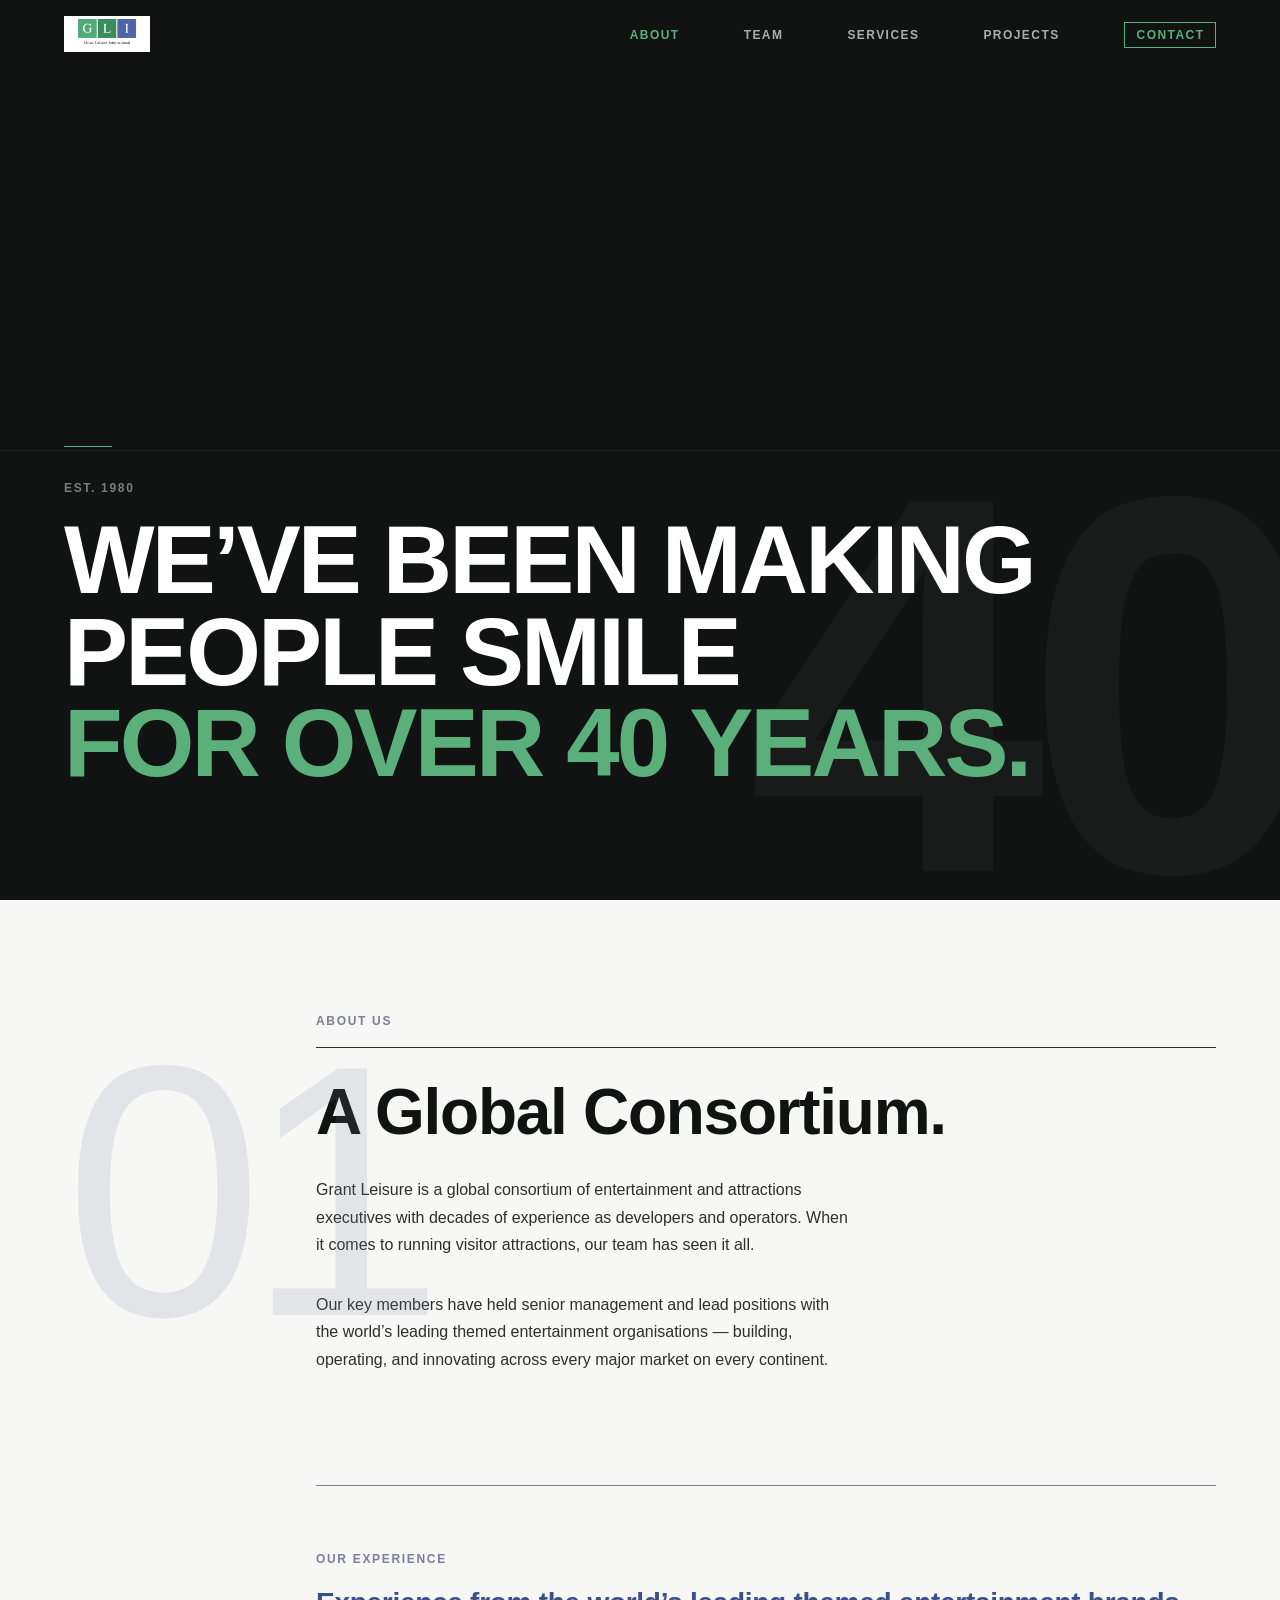
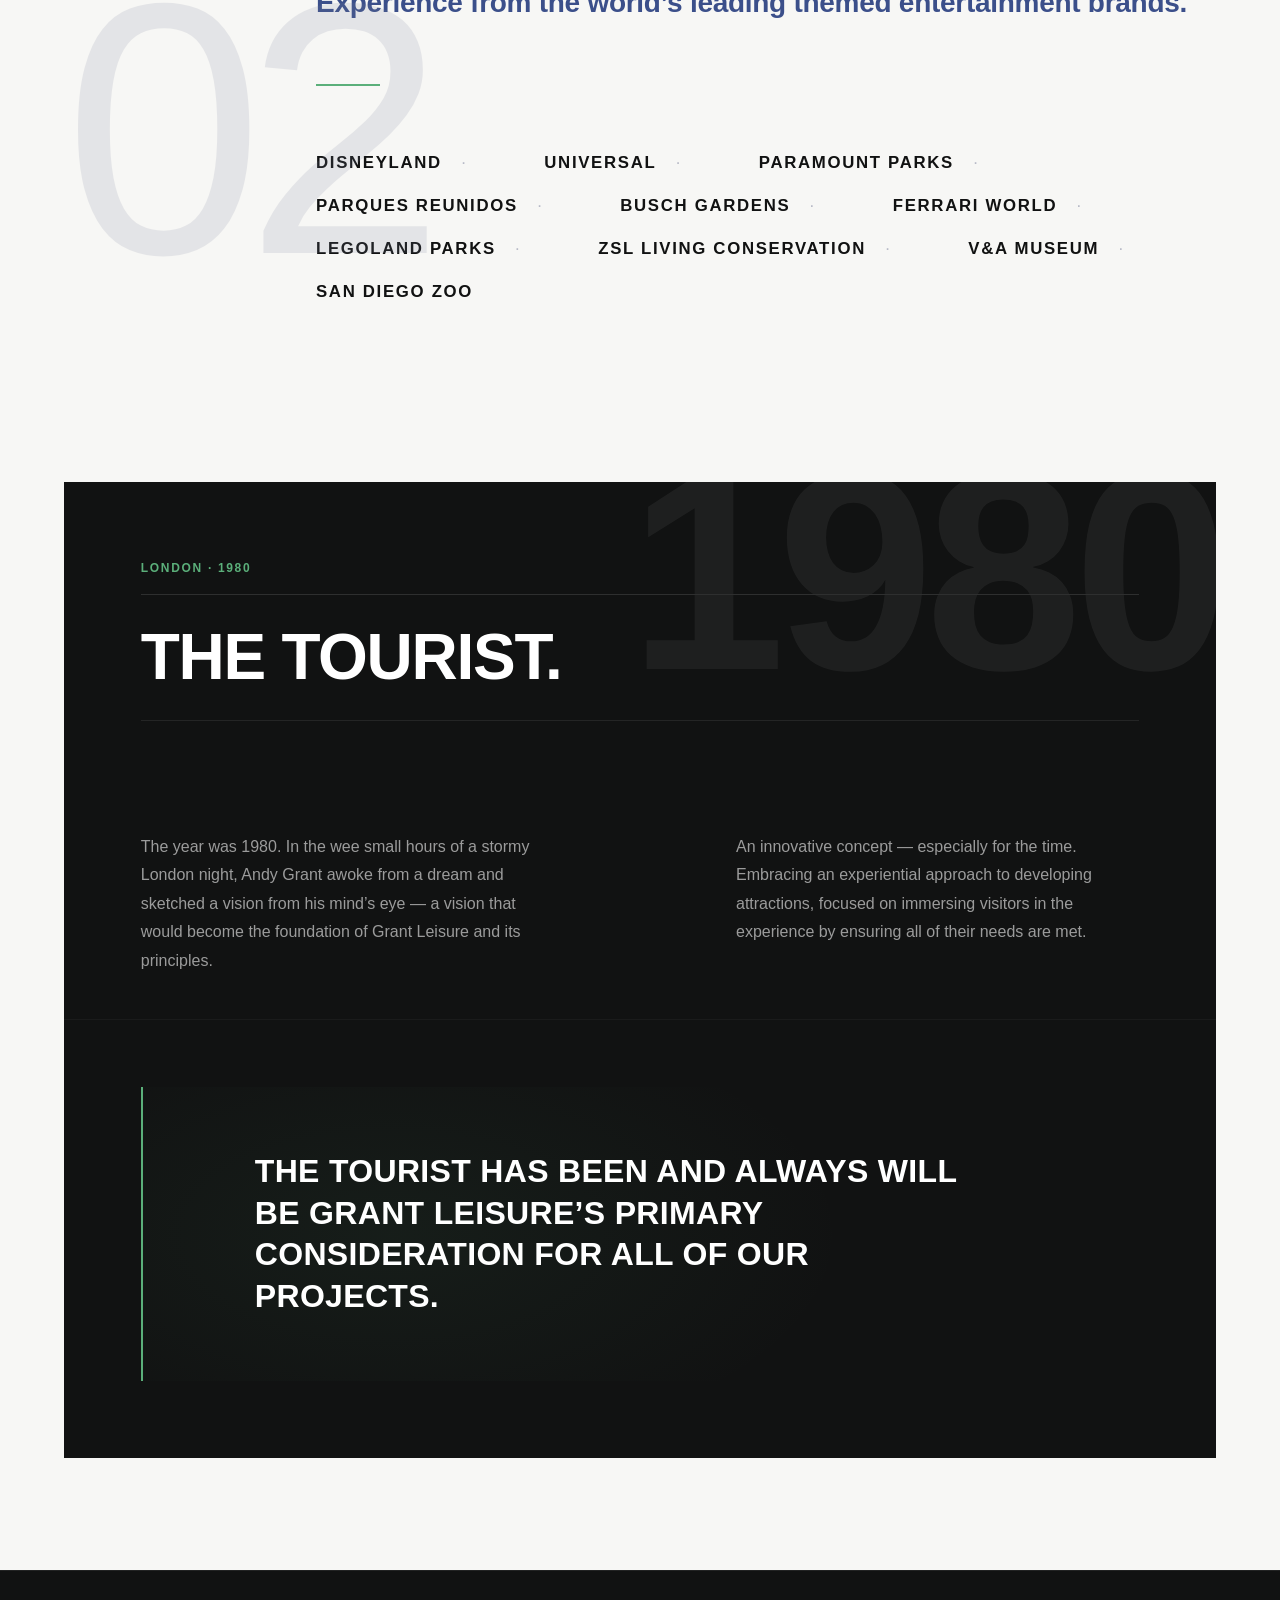
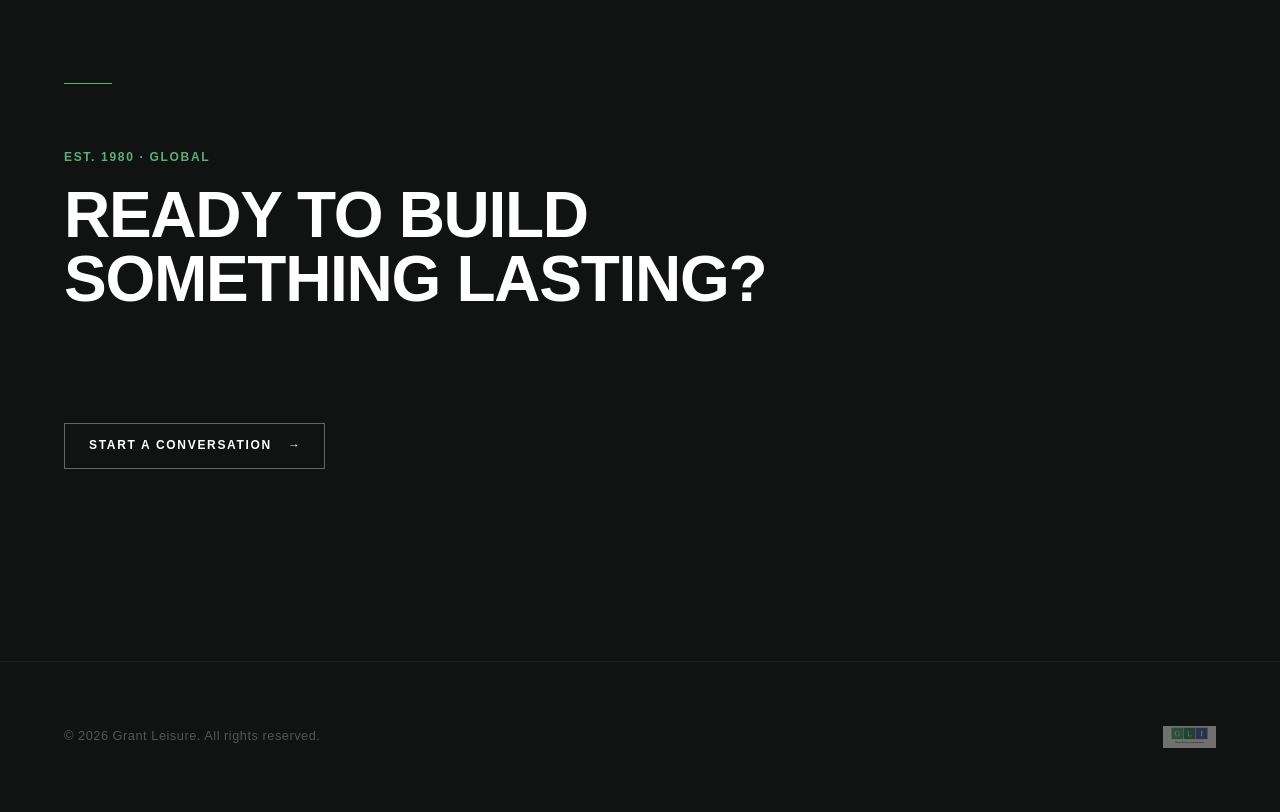
==== commit b5bcf583: "Fix logo location" ====
--- a/about.html
+++ b/about.html
@@ -43,7 +43,7 @@
       <div class="site-nav__inner">
 
         <!--
-          Source: assets/images/gl logo/GLILogoWhiteBG.png
+          Source: assets/images/gl-logo/GLILogoWhiteBG.png
           HTML attrs: display dimensions (120×40) for reflow prevention
           CSS height: 36px — final rendered size
         -->
@@ -307,7 +307,7 @@
         </p>
 
         <!--
-          Source: assets/images/gl logo/GLILogoWhiteBG.png
+          Source: assets/images/gl-logo/GLILogoWhiteBG.png
           HTML attrs: display dimensions (80×27) for reflow prevention
           CSS height: 22px — final rendered size
           opacity: 0.4 set in components.css
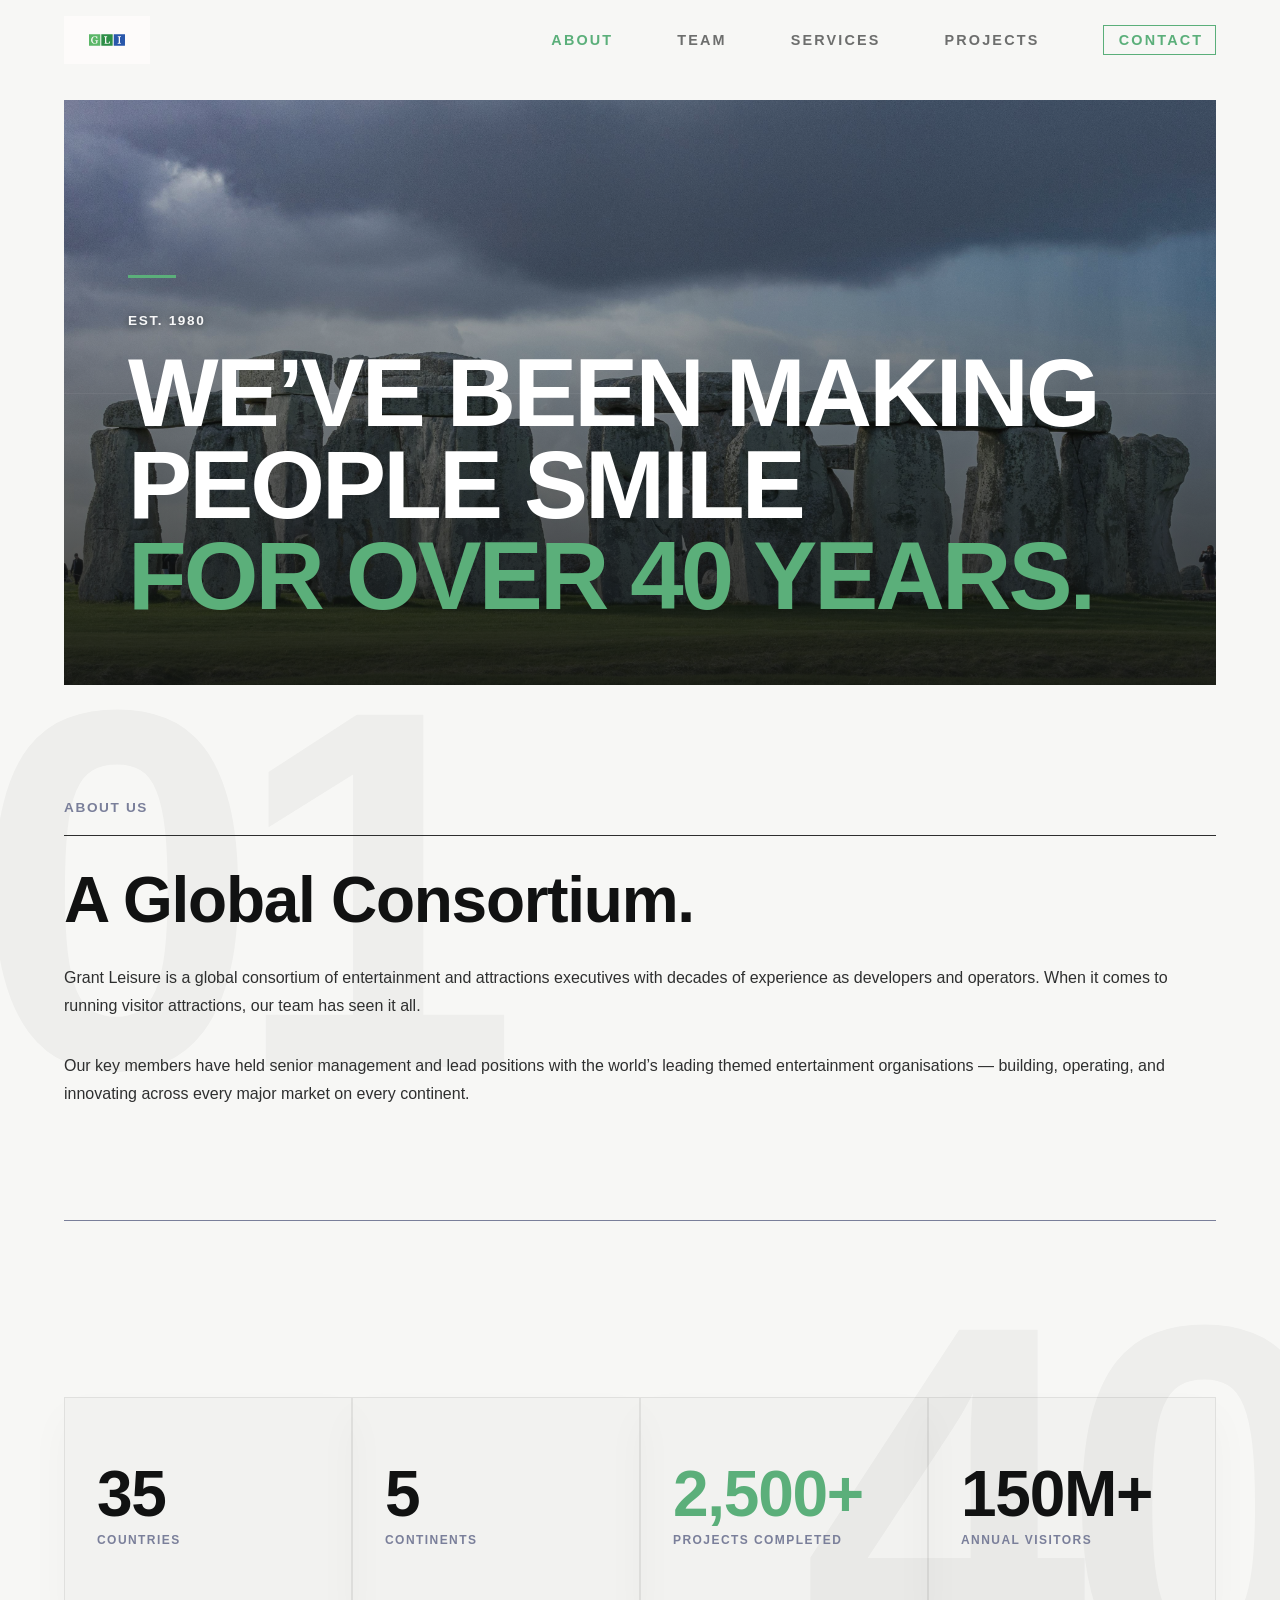
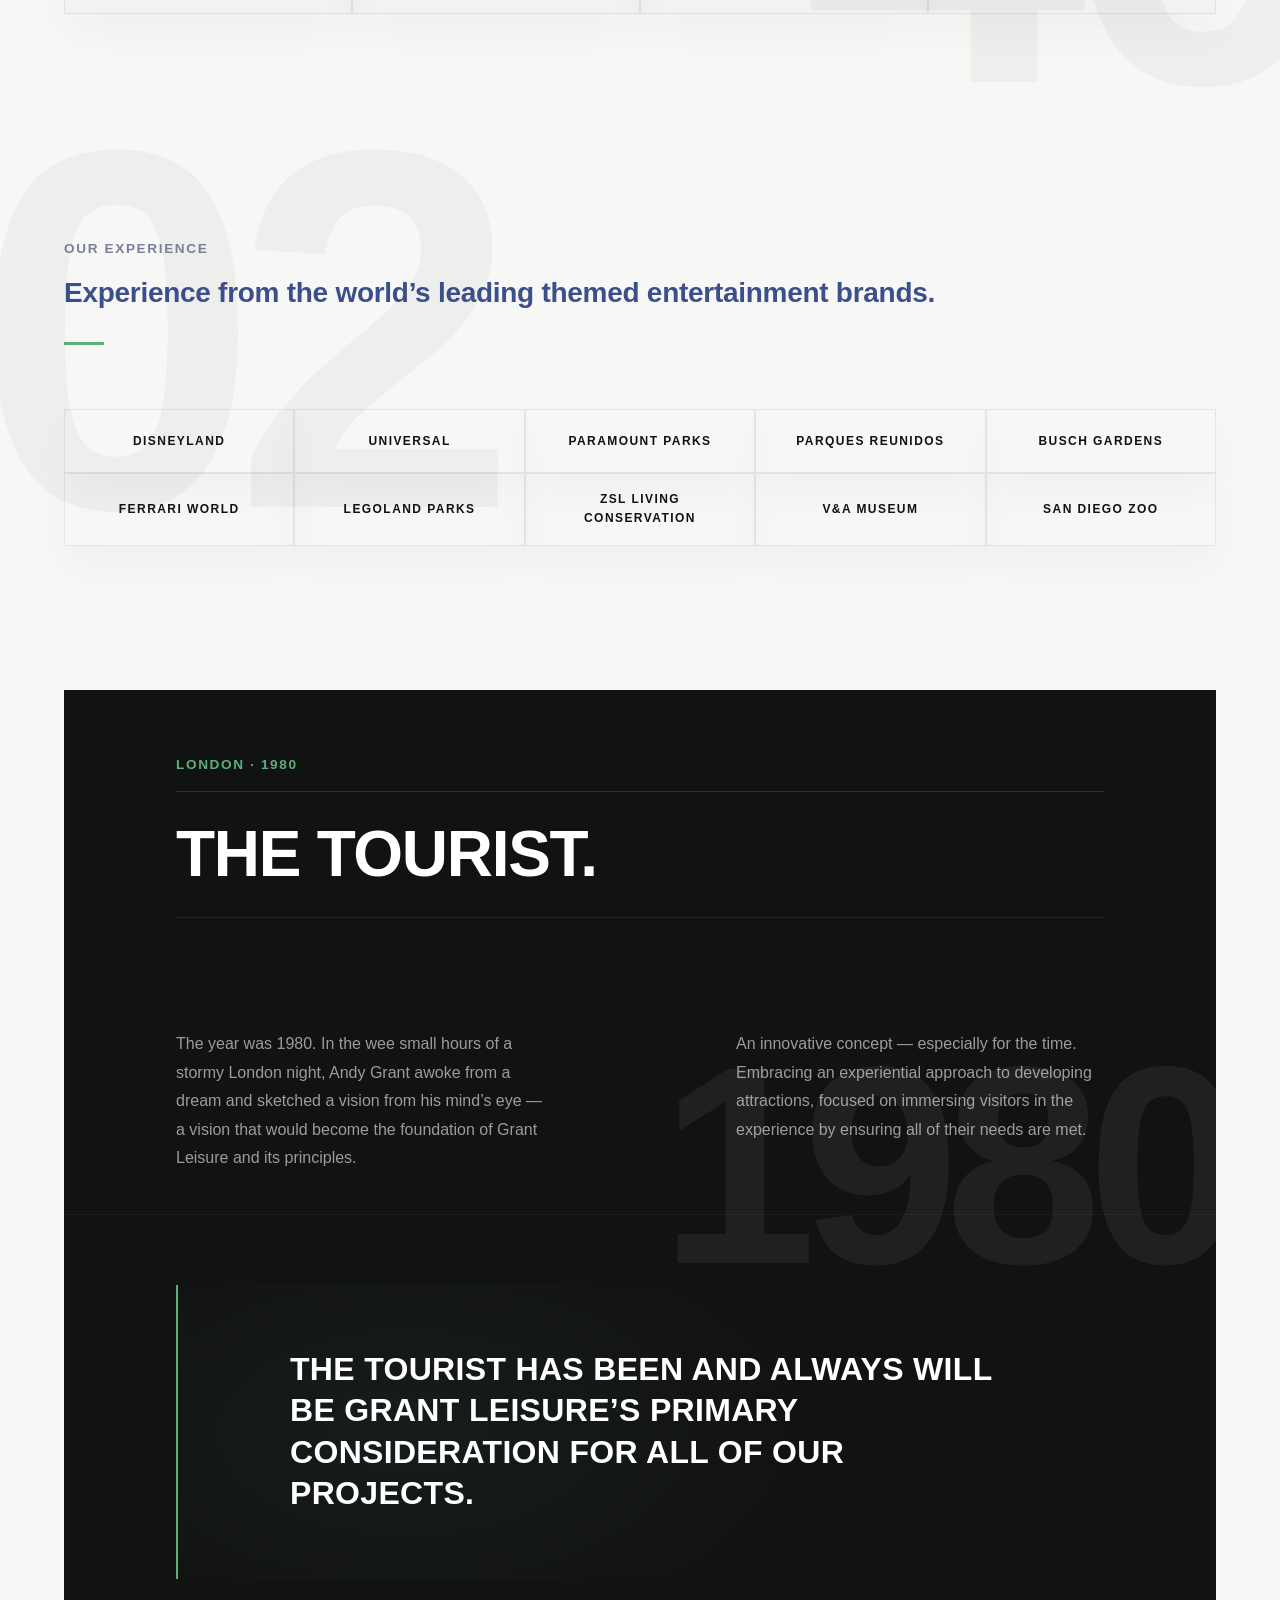
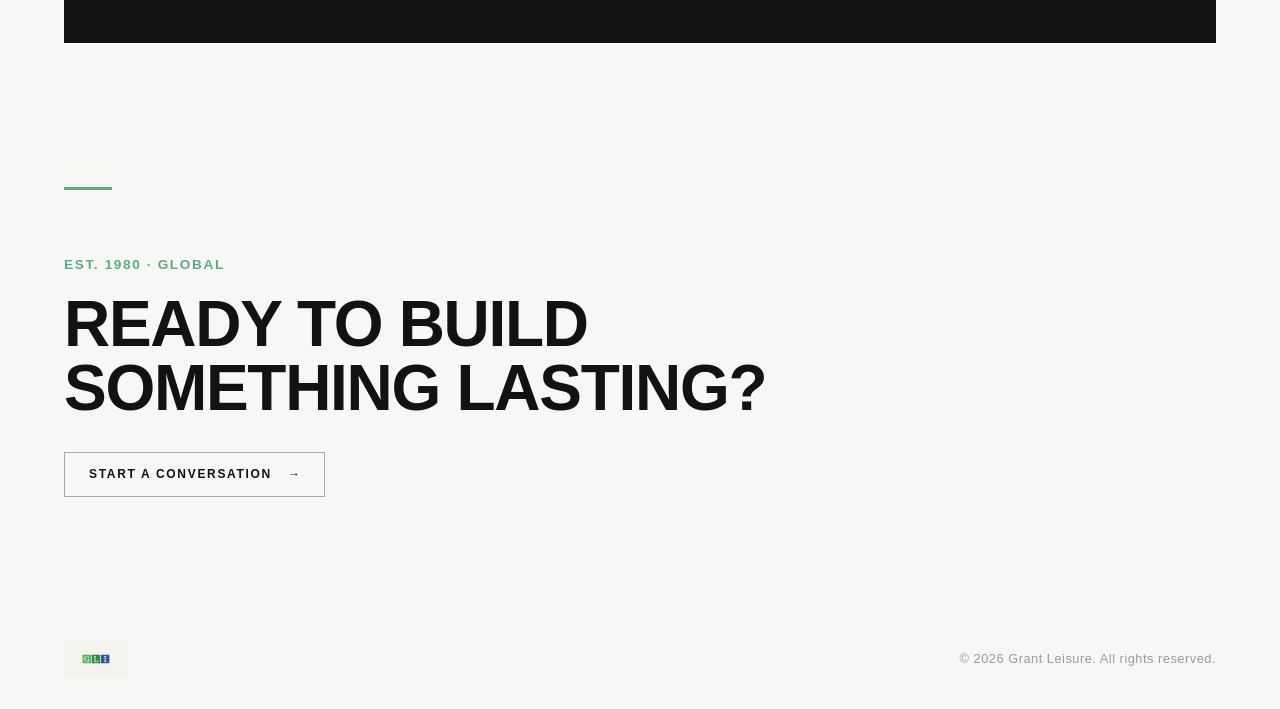
==== commit 015d8caf: "Update about.html" ====
--- a/about.html
+++ b/about.html
@@ -6,12 +6,6 @@
   <meta name="description" content="About Grant Leisure — a global consortium of entertainment and attractions executives with decades of experience across the world's leading themed entertainment brands." />
   <title>About — Grant Leisure</title>
 
-  <!--
-    FONT NOTE: Google Fonts CDN scaffold for local development.
-    Self-hosted @font-face declarations in base.css take over
-    once font files land in assets/fonts/.
-    Weights loaded: 300 400 600 700 800
-  -->
   <link rel="preconnect" href="https://fonts.googleapis.com" />
   <link rel="preconnect" href="https://fonts.gstatic.com" crossorigin />
   <link
@@ -19,37 +13,920 @@
     rel="stylesheet"
   />
 
-  <!--
-    STYLESHEET LOAD ORDER — must not be reordered.
-    base.css     → tokens · font-face · reset · utility atoms · scroll-reveal
-    layout.css   → container · nav · section scaffolding · Koyo numbers · hero layers · Tourist card · footer structure
-    components.css → every discrete UI component — internal styles only
-  -->
-  <link rel="stylesheet" href="css/base.css" />
-  <link rel="stylesheet" href="css/layout.css" />
-  <link rel="stylesheet" href="css/components.css" />
-
+  <style>
+
+    /* ================================================================
+       BASE.CSS — TOKENS · FONT-FACE · RESET · UTILITY ATOMS · REVEAL
+    ================================================================ */
+
+    @font-face {
+      font-family: 'Barlow Condensed';
+      font-style: normal;
+      font-weight: 300;
+      font-display: swap;
+      src: url('assets/fonts/barlow-condensed-300.woff2') format('woff2');
+    }
+    @font-face {
+      font-family: 'Barlow Condensed';
+      font-style: normal;
+      font-weight: 400;
+      font-display: swap;
+      src: url('assets/fonts/barlow-condensed-400.woff2') format('woff2');
+    }
+    @font-face {
+      font-family: 'Barlow Condensed';
+      font-style: normal;
+      font-weight: 600;
+      font-display: swap;
+      src: url('assets/fonts/barlow-condensed-600.woff2') format('woff2');
+    }
+    @font-face {
+      font-family: 'Barlow Condensed';
+      font-style: normal;
+      font-weight: 700;
+      font-display: swap;
+      src: url('assets/fonts/barlow-condensed-700.woff2') format('woff2');
+    }
+    @font-face {
+      font-family: 'Barlow Condensed';
+      font-style: normal;
+      font-weight: 800;
+      font-display: swap;
+      src: url('assets/fonts/barlow-condensed-800.woff2') format('woff2');
+    }
+
+    :root {
+      /* ── Palette ──────────────────────────────────────────────── */
+      --color-green:         #5BAF7A;
+      --color-green-dark:    #3D8F5F;
+      --color-navy:          #3B4F8A;
+      --color-slate:         #7A7F9A;
+      --color-white:         #FFFFFF;
+      --color-near-black:    #111212;
+      --color-off-white:     #F7F7F5;
+      --color-body-text:     #2E2F2F;
+
+      /* ── Type scale ───────────────────────────────────────────── */
+      --type-display:        clamp(3rem, 7.5vw, 6.5rem);
+      --type-heading:        clamp(2.2rem, 5vw, 4rem);
+      --type-subheading:     clamp(1.4rem, 2.5vw, 2rem);
+      --type-credentials:    clamp(1rem, 2.4vw, 1.75rem);
+      --type-label:          0.75rem;
+      --type-org:            clamp(0.85rem, 1.5vw, 1.05rem);
+      --type-body:           clamp(1rem, 1.2vw, 1.1rem);
+      --type-caption:        0.8rem;
+
+      /* ── Spacing ──────────────────────────────────────────────── */
+      --space-xs:            0.5rem;
+      --space-sm:            1rem;
+      --space-md:            2rem;
+      --space-lg:            4rem;
+      --space-xl:            7rem;
+      --space-2xl:           12rem;
+
+      /* ── Layout ───────────────────────────────────────────────── */
+      --grid-max:            1440px;
+      --grid-gutter:         clamp(1.5rem, 5vw, 5rem);
+
+      /* ── Section numbers (Koyo treatment) ────────────────────── */
+      --num-size:            clamp(14rem, 28vw, 26rem);
+      --num-bleed:           -0.22em;
+
+      /* ── Tourist card ─────────────────────────────────────────── */
+      --tourist-margin:      clamp(1.5rem, 5vw, 5rem);
+
+      /* ── Motion ───────────────────────────────────────────────── */
+      --ease-out-expo:       cubic-bezier(0.16, 1, 0.3, 1);
+      --ease-in-out:         cubic-bezier(0.4, 0, 0.2, 1);
+      --dur-fast:            350ms;
+      --dur-med:             650ms;
+      --dur-slow:            1000ms;
+    }
+
+    *, *::before, *::after {
+      box-sizing: border-box;
+      margin: 0;
+      padding: 0;
+    }
+
+    html {
+      scroll-behavior: smooth;
+      -webkit-text-size-adjust: 100%;
+      text-size-adjust: 100%;
+    }
+
+    body {
+      font-family: 'Barlow Condensed', sans-serif;
+      font-size: var(--type-body);
+      font-weight: 400;
+      line-height: 1.6;
+      color: var(--color-body-text);
+      /* Off-white page canvas — hero and Tourist sit as dark cards */
+      background-color: var(--color-off-white);
+      overflow-x: hidden;
+    }
+
+    img {
+      display: block;
+      max-width: 100%;
+      height: auto;
+    }
+
+    ul, ol { list-style: none; }
+
+    a {
+      text-decoration: none;
+      color: inherit;
+    }
+
+    /* ── Typography atoms ─────────────────────────────────────── */
+
+    .kicker {
+      display: block;
+      font-size: 0.85rem;
+      font-weight: 600;
+      letter-spacing: 0.12em;
+      text-transform: uppercase;
+      color: var(--color-slate);
+      margin-bottom: var(--space-sm);
+    }
+
+    .kicker--green { color: var(--color-green); }
+
+    .kicker--white {
+      color: rgba(255, 255, 255, 0.95);
+      text-shadow: 0 1px 8px rgba(0, 0, 0, 0.6);
+    }
+
+    .kicker-rule {
+      display: block;
+      width: 100%;
+      height: 1px;
+      background-color: currentColor;
+      opacity: 0.15;
+      margin-bottom: var(--space-md);
+    }
+
+    /* ── Scroll-reveal ────────────────────────────────────────── */
+
+    .reveal {
+      opacity: 0;
+      transform: translateY(24px);
+      transition:
+        opacity   var(--dur-slow) var(--ease-out-expo),
+        transform var(--dur-slow) var(--ease-out-expo);
+    }
+
+    .reveal.is-visible {
+      opacity: 1;
+      transform: translateY(0);
+    }
+
+    .reveal-group > * {
+      opacity: 0;
+      transform: translateY(18px);
+      transition:
+        opacity   var(--dur-med) var(--ease-out-expo),
+        transform var(--dur-med) var(--ease-out-expo);
+    }
+
+    .reveal-group.is-visible > *:nth-child(1)  { transition-delay: 0ms;   opacity: 1; transform: none; }
+    .reveal-group.is-visible > *:nth-child(2)  { transition-delay: 80ms;  opacity: 1; transform: none; }
+    .reveal-group.is-visible > *:nth-child(3)  { transition-delay: 160ms; opacity: 1; transform: none; }
+    .reveal-group.is-visible > *:nth-child(4)  { transition-delay: 240ms; opacity: 1; transform: none; }
+    .reveal-group.is-visible > *:nth-child(5)  { transition-delay: 320ms; opacity: 1; transform: none; }
+    .reveal-group.is-visible > *:nth-child(6)  { transition-delay: 400ms; opacity: 1; transform: none; }
+    .reveal-group.is-visible > *:nth-child(7)  { transition-delay: 480ms; opacity: 1; transform: none; }
+    .reveal-group.is-visible > *:nth-child(8)  { transition-delay: 560ms; opacity: 1; transform: none; }
+    .reveal-group.is-visible > *:nth-child(9)  { transition-delay: 640ms; opacity: 1; transform: none; }
+    .reveal-group.is-visible > *:nth-child(10) { transition-delay: 720ms; opacity: 1; transform: none; }
+
+
+    /* ================================================================
+       LAYOUT.CSS — CONTAINER · NAV · HERO · KOYO · CTA · FOOTER
+    ================================================================ */
+
+    /* max-width: 1440px (--grid-max). Content never stretches beyond this.
+       Ghost letters and section backgrounds sit outside .container — they bleed edge to edge. */
+    .container {
+      width: 100%;
+      max-width: var(--grid-max);
+      margin-inline: auto;
+      padding-inline: var(--grid-gutter);
+    }
+
+    /* ── Navigation ───────────────────────────────────────────── */
+
+    .site-nav {
+      position: fixed;
+      inset-block-start: 0;
+      inset-inline: 0;
+      z-index: 200;
+      padding-block: var(--space-sm);
+      background: transparent;
+      transition:
+        background-color var(--dur-fast) var(--ease-in-out),
+        border-color     var(--dur-fast) var(--ease-in-out);
+    }
+
+    .site-nav.is-scrolled {
+      background-color: rgba(17, 18, 18, 0.95);
+      backdrop-filter: blur(14px);
+      -webkit-backdrop-filter: blur(14px);
+      border-bottom: 1px solid rgba(255, 255, 255, 0.06);
+    }
+
+    /* Scrolled: links flip to white */
+    .site-nav.is-scrolled .site-nav__links a {
+      color: rgba(255, 255, 255, 0.9);
+      text-shadow: 0 1px 8px rgba(0, 0, 0, 0.7);
+    }
+
+    .site-nav.is-scrolled .site-nav__links a:hover {
+      color: var(--color-white);
+    }
+
+    .site-nav.is-scrolled .site-nav__links a[aria-current="page"] {
+      color: var(--color-green);
+    }
+
+    .site-nav.is-scrolled .site-nav__links .nav-contact {
+      color: var(--color-green);
+      text-shadow: none;
+    }
+
+    .site-nav__inner {
+      display: flex;
+      align-items: center;
+      justify-content: space-between;
+    }
+
+    .site-nav__logo {
+      display: flex;
+      align-items: center;
+      flex-shrink: 0;
+    }
+
+    .site-nav__logo img {
+      height: 48px;
+      width: auto;
+      mix-blend-mode: multiply;
+      background: transparent;
+      transition: filter var(--dur-fast) var(--ease-in-out);
+    }
+
+    /* Scrolled: dark nav — invert logo to white */
+    .site-nav.is-scrolled .site-nav__logo img {
+      mix-blend-mode: normal;
+      filter: brightness(0) invert(1);
+    }
+
+    .site-nav__links {
+      display: flex;
+      align-items: center;
+      gap: var(--space-lg);
+    }
+
+    @media (max-width: 767px) {
+      .site-nav__links { display: none; }
+    }
+
+    /* ── Hero card ────────────────────────────────────────────── */
+
+    .hero {
+      position: relative;
+      height: 65svh;
+      min-height: 380px;
+      background-color: var(--color-near-black);
+      margin-inline: var(--grid-gutter);
+      margin-top: 100px;
+      overflow: hidden;
+    }
+
+    /* Photo background */
+    .hero__bg {
+      position: absolute;
+      inset: 0;
+      background-image: url('assets/images/attractions/stone-henge.jpg');
+      background-size: cover;
+      background-position: center 40%;
+      z-index: 0;
+    }
+
+    /* Gradient overlay */
+    .hero__bg::after {
+      content: '';
+      position: absolute;
+      inset: 0;
+      background: linear-gradient(
+        to bottom,
+        rgba(17, 18, 18, 0.15) 0%,
+        rgba(17, 18, 18, 0.45) 50%,
+        rgba(17, 18, 18, 0.88) 100%
+      );
+      z-index: 1;
+    }
+
+    .hero__midground-rule {
+      position: absolute;
+      top: 50%;
+      left: 0;
+      right: 0;
+      height: 1px;
+      background-color: rgba(255, 255, 255, 0.05);
+      pointer-events: none;
+      z-index: 2;
+    }
+
+    /* Content: pinned absolute bottom-left */
+    .hero__content {
+      position: absolute;
+      bottom: var(--space-lg);
+      left: var(--grid-gutter);
+      right: var(--grid-gutter);
+      z-index: 3;
+    }
+
+    /* ── Koyo section numbers ─────────────────────────────────── */
+
+    .section-num-wrap {
+      position: relative;
+      overflow: visible;
+    }
+
+    .section-number {
+      display: block;
+      font-size: var(--num-size);
+      font-weight: 300;
+      line-height: 1;
+      letter-spacing: -0.05em;
+      color: var(--color-slate);
+      opacity: 0.15;
+      user-select: none;
+      margin-bottom: var(--num-bleed);
+      position: relative;
+      z-index: 10;
+    }
+
+    /* ── Footer ───────────────────────────────────────────────── */
+
+    .site-footer {
+      background-color: transparent;
+      border-top: none;
+      padding-block: var(--space-md);
+    }
+
+    .site-footer__inner {
+      display: flex;
+      flex-direction: column;
+      gap: var(--space-md);
+      align-items: flex-start;
+    }
+
+    @media (min-width: 768px) {
+      .site-footer__inner {
+        flex-direction: row;
+        justify-content: space-between;
+        align-items: center;
+        gap: var(--space-lg);
+      }
+    }
+
+    .site-footer__logo img {
+      height: 36px;
+      width: auto;
+      mix-blend-mode: multiply;
+    }
+
+
+    /* ================================================================
+       COMPONENTS.CSS — DISCRETE UI COMPONENTS
+    ================================================================ */
+
+    /* ── Nav links — technical metadata style ─────────────────── */
+
+    .site-nav__links a {
+      font-size: 0.9rem;
+      font-weight: 700;
+      letter-spacing: 0.15em;
+      text-transform: uppercase;
+      color: rgba(17, 18, 18, 0.6);
+      text-shadow: none;
+      transition: color var(--dur-fast) var(--ease-in-out);
+    }
+
+    .site-nav__links a:hover { color: var(--color-near-black); }
+
+    .site-nav__links a[aria-current="page"] { color: var(--color-green); }
+
+    /* Contact pill — exact team.html treatment */
+    .site-nav__links .nav-contact {
+      color: var(--color-green);
+      border: 1px solid var(--color-green);
+      padding: 0.45em calc(1em - 0.18em) 0.4em 1em;
+      text-shadow: none;
+      transition:
+        color            var(--dur-fast) var(--ease-in-out),
+        background-color var(--dur-fast) var(--ease-in-out);
+    }
+
+    .site-nav__links .nav-contact:hover {
+      color: var(--color-near-black);
+      background-color: var(--color-green);
+    }
+
+    .site-nav__links a:focus-visible {
+      outline: 2px solid var(--color-green);
+      outline-offset: 3px;
+    }
+
+    /* ── Hero components ──────────────────────────────────────── */
+
+    .hero__rule {
+      display: block;
+      width: 48px;
+      height: 3px; /* Thickened — matches accent rule authority */
+      background-color: var(--color-green);
+      margin-bottom: var(--space-md);
+    }
+
+    .hero__headline {
+      font-size: var(--type-display);
+      font-weight: 800;
+      line-height: 0.95;
+      letter-spacing: -0.03em;
+      text-transform: uppercase;
+      color: var(--color-white);
+    }
+
+    .hero__headline-accent {
+      display: block;
+      color: var(--color-green);
+    }
+
+    /* ── Who We Are ───────────────────────────────────────────── */
+
+    .who-we-are {
+      position: relative;
+      background-color: var(--color-off-white);
+      padding-top: var(--space-xl);
+      padding-bottom: var(--space-lg);
+      overflow: hidden; /* Contains the ghost number watermark */
+      z-index: 1;
+    }
+
+    /* Ghost number 01 — color-shift watermark. Background: #F7F7F5, ghost: #EEEEEC.
+       Subtle contrast only — opacity 1 so it renders as architecture not fade. */
+    .who-we-are__ghost {
+      position: absolute;
+      top: -0.1em;
+      left: -0.05em;
+      font-size: clamp(20rem, 40vw, 48rem);
+      font-weight: 800;
+      line-height: 1;
+      letter-spacing: -0.05em;
+      color: #EEEEEC;
+      opacity: 1;
+      user-select: none;
+      pointer-events: none;
+      z-index: 0;
+    }
+
+    /* Content sits above the ghost */
+    .who-we-are__inner {
+      position: relative;
+      z-index: 1;
+    }
+
+    .who-we-are__heading {
+      font-size: var(--type-heading);
+      font-weight: 700;
+      line-height: 1.0;
+      letter-spacing: -0.02em;
+      color: var(--color-near-black);
+      margin-bottom: var(--space-md);
+    }
+
+    .who-we-are__body {
+      font-size: var(--type-body);
+      font-weight: 400;
+      line-height: 1.75;
+      color: var(--color-body-text);
+      /* Full container width — no max-width constraint */
+      margin-bottom: var(--space-md);
+    }
+
+    .who-we-are__body:last-of-type { margin-bottom: 0; }
+
+    .section-footer-rule {
+      display: block;
+      width: 100%;
+      height: 1px;
+      background-color: var(--color-slate);
+      opacity: 0.15;
+      margin-top: var(--space-xl);
+    }
+
+    /* ── Stats — bento dashboard on off-white ─────────────────── */
+
+    .stats {
+      position: relative;
+      background-color: var(--color-off-white);
+      padding-block: var(--space-xl);
+      overflow: hidden;
+      z-index: 1;
+    }
+
+    /* Ghost 40 — color-shift watermark, center-right. */
+    .stats__ghost {
+      position: absolute;
+      top: 50%;
+      right: -0.08em;
+      transform: translateY(-50%);
+      font-size: clamp(20rem, 40vw, 48rem);
+      font-weight: 800;
+      line-height: 1;
+      letter-spacing: -0.05em;
+      color: #EEEEEC;
+      opacity: 1;
+      user-select: none;
+      pointer-events: none;
+      z-index: 0;
+    }
+
+    .stats__grid {
+      position: relative;
+      z-index: 1;
+      display: grid;
+      grid-template-columns: 1fr 1fr;
+      gap: 0;
+    }
+
+    @media (min-width: 640px) {
+      .stats__grid {
+        grid-template-columns: repeat(4, 1fr);
+      }
+    }
+
+    /* Each bento tile */
+    .stat-tile {
+      padding: var(--space-lg) var(--space-md);
+      border: 1px solid rgba(17, 18, 18, 0.08);
+      background: rgba(17, 18, 18, 0.02);
+      position: relative;
+      box-shadow: 0 20px 40px rgba(0, 0, 0, 0.03);
+      transition:
+        box-shadow    var(--dur-fast) var(--ease-in-out),
+        background    var(--dur-fast) var(--ease-in-out),
+        border-color  var(--dur-fast) var(--ease-in-out);
+    }
+
+    .stat-tile:hover {
+      box-shadow: 0 24px 48px rgba(0, 0, 0, 0.06);
+      background: rgba(91, 175, 122, 0.05);
+      border-color: var(--color-green);
+    }
+
+    /* Stat number: subtle scale on tile hover */
+    .stat-tile:hover .stat-tile__number {
+      transform: scale(1.02);
+      transition: transform var(--dur-fast) var(--ease-out-expo);
+    }
+
+    .stat-tile__number {
+      display: block;
+      font-size: clamp(2.8rem, 5vw, 4.5rem);
+      font-weight: 800;
+      line-height: 1;
+      letter-spacing: -0.02em;
+      color: var(--color-near-black);
+    }
+
+    /* Green accent — only 2,500+ receives this */
+    .stat-tile__number--green {
+      color: var(--color-green);
+    }
+
+    .stat-tile__label {
+      display: block;
+      font-size: var(--type-label);
+      font-weight: 600;
+      letter-spacing: 0.12em;
+      text-transform: uppercase;
+      color: var(--color-slate);
+      margin-top: 0.5em;
+      line-height: 1.4;
+    }
+
+    /* ── Credentials — bento org grid ────────────────────────── */
+
+    .credentials {
+      position: relative;
+      background-color: var(--color-off-white);
+      padding-top: var(--space-xl);
+      padding-bottom: var(--space-xl);
+      overflow: hidden;
+      z-index: 1;
+    }
+
+    /* Ghost 02 watermark — color-shift method, positioned left. */
+    .credentials__ghost {
+      position: absolute;
+      top: -0.1em;
+      left: -0.05em;
+      font-size: clamp(20rem, 40vw, 48rem);
+      font-weight: 800;
+      line-height: 1;
+      letter-spacing: -0.05em;
+      color: #EEEEEC;
+      opacity: 1;
+      user-select: none;
+      pointer-events: none;
+      z-index: 0;
+    }
+
+    .credentials__inner {
+      position: relative;
+      z-index: 1;
+    }
+
+    /* Headline — credentials scale, navy */
+    .credentials__headline {
+      font-size: var(--type-credentials);
+      font-weight: 600;
+      line-height: 1.25;
+      letter-spacing: -0.01em;
+      color: var(--color-navy);
+      margin-bottom: var(--space-md);
+    }
+
+    /* 40px green accent rule */
+    .credentials__accent-rule {
+      display: block;
+      width: 40px;
+      height: 3px; /* Thickened from 2px — more visual authority */
+      background-color: var(--color-green);
+      margin-bottom: var(--space-lg);
+    }
+
+    /* Bento org grid — strict 5×2. Wall of authority, not a flowing list. */
+    .credentials__org-grid {
+      display: grid;
+      /* Mobile: 2 columns */
+      grid-template-columns: repeat(2, 1fr);
+      gap: 0;
+    }
+
+    @media (min-width: 640px) {
+      .credentials__org-grid {
+        /* Desktop: exactly 5 per row — forces clean 5×2 layout */
+        grid-template-columns: repeat(5, 1fr);
+      }
+    }
+
+    .org-tile {
+      padding: var(--space-sm) var(--space-md);
+      border: 1px solid rgba(17, 18, 18, 0.08);
+      background: transparent;
+      font-size: var(--type-label);
+      font-weight: 700;
+      letter-spacing: 0.12em;
+      text-transform: uppercase;
+      color: var(--color-near-black);
+      display: flex;
+      align-items: center;
+      justify-content: center;
+      text-align: center;
+      min-height: 64px;
+      box-shadow: 0 20px 40px rgba(0, 0, 0, 0.03);
+      transition:
+        box-shadow    var(--dur-fast) var(--ease-in-out),
+        background    var(--dur-fast) var(--ease-in-out),
+        border-color  var(--dur-fast) var(--ease-in-out);
+    }
+
+    .org-tile:hover {
+      box-shadow: 0 24px 48px rgba(0, 0, 0, 0.06);
+      background: rgba(91, 175, 122, 0.05);
+      border-color: var(--color-green);
+    }
+
+    /* ── Tourist — contained dark card ───────────────────────── */
+
+    .tourist-wrapper {
+      background-color: var(--color-off-white);
+      padding-block: 0;
+      z-index: 1;
+      position: relative;
+    }
+
+    .tourist {
+      position: relative;
+      background-color: var(--color-near-black);
+      margin-inline: var(--tourist-margin);
+      margin-block: var(--space-md);
+      /* No card padding — content block owns the padding */
+      overflow: visible; /* Ghost escapes card boundary */
+    }
+
+    /* Ghost 1980 — blueprint watermark, vertically centred */
+    .tourist__ghost-year {
+      font-size: clamp(12rem, 22vw, 20rem);
+      opacity: 0.06;
+      position: absolute;
+      right: -0.05em;
+      top: 50%;
+      transform: translateY(-50%);
+      color: var(--color-white);
+      font-weight: 800;
+      letter-spacing: -0.05em;
+      user-select: none;
+      pointer-events: none;
+      z-index: 0;
+    }
+
+    /* Midground architectural rule */
+    .tourist__midground-rule {
+      position: absolute;
+      top: 55%;
+      left: 0;
+      right: 0;
+      height: 1px;
+      background-color: rgba(255, 255, 255, 0.04);
+      pointer-events: none;
+      z-index: 1;
+    }
+
+    /* Tightened content padding per spec */
+    .tourist__content {
+      padding: var(--space-lg) var(--space-xl);
+      position: relative;
+      z-index: 2;
+    }
+
+    .tourist__heading {
+      font-size: var(--type-heading);
+      font-weight: 800;
+      line-height: 0.95;
+      letter-spacing: -0.02em;
+      text-transform: uppercase;
+      color: var(--color-white);
+      margin-bottom: var(--space-md);
+    }
+
+    .tourist__rule {
+      display: block;
+      width: 100%;
+      height: 1px;
+      background-color: rgba(255, 255, 255, 0.08);
+      margin-bottom: var(--space-xl);
+    }
+
+    /* Two-column body — single on mobile */
+    .tourist__body-grid {
+      display: grid;
+      grid-template-columns: 1fr;
+      gap: var(--space-lg);
+      margin-bottom: var(--space-xl);
+    }
+
+    @media (min-width: 900px) {
+      .tourist__body-grid {
+        grid-template-columns: 1fr 1fr;
+        gap: var(--space-2xl);
+      }
+    }
+
+    .tourist__body {
+      font-size: var(--type-body);
+      font-weight: 400;
+      line-height: 1.78;
+      color: rgba(255, 255, 255, 0.58);
+    }
+
+    /* Pull quote — green left rule + radial spotlight.
+       Only element on the site with this treatment. */
+    .tourist__pull-quote {
+      position: relative;
+      border-left: 2px solid var(--color-green);
+      padding: var(--space-lg) var(--space-xl);
+      margin-top: var(--space-xl);
+      background: radial-gradient(
+        ellipse 65% 110% at 25% 50%,
+        rgba(91, 175, 122, 0.07) 0%,
+        transparent 70%
+      );
+    }
+
+    .tourist__pull-quote p {
+      font-size: var(--type-subheading);
+      font-weight: 700;
+      line-height: 1.3;
+      letter-spacing: 0.01em;
+      text-transform: uppercase;
+      color: var(--color-white);
+      max-width: 40ch;
+    }
+
+    /* ── CTA close — off-white, no dark card ─────────────────── */
+
+    .cta-close {
+      position: relative;
+      background-color: transparent; /* Off-white canvas shows through */
+      padding-block: var(--space-xl);
+      z-index: 2;
+    }
+
+    .cta-close__top-rule {
+      display: block;
+      width: 48px;
+      height: 3px; /* Thickened — consistent with accent rule system */
+      background-color: var(--color-green);
+      margin-bottom: var(--space-lg);
+    }
+
+    /* Headline: near-black on off-white */
+    .cta-close__headline {
+      font-size: var(--type-heading);
+      font-weight: 800;
+      line-height: 1.0;
+      letter-spacing: -0.02em;
+      text-transform: uppercase;
+      color: var(--color-near-black);
+      margin-bottom: var(--space-md);
+      max-width: 20ch;
+    }
+
+    /* Outline button — near-black border on off-white.
+       Hover: fills near-black, text white. */
+    .cta-close__button {
+      display: inline-flex;
+      align-items: center;
+      gap: var(--space-sm);
+      font-family: 'Barlow Condensed', sans-serif;
+      font-size: var(--type-label);
+      font-weight: 700;
+      letter-spacing: 0.14em;
+      text-transform: uppercase;
+      color: var(--color-near-black);
+      background: transparent;
+      border: 1px solid rgba(17, 18, 18, 0.35);
+      padding: 1em calc(2em - 0.14em) 1em 2em;
+      cursor: pointer;
+      transition:
+        background-color var(--dur-fast) var(--ease-in-out),
+        border-color     var(--dur-fast) var(--ease-in-out),
+        color            var(--dur-fast) var(--ease-in-out);
+    }
+
+    .cta-close__button:hover {
+      background: var(--color-near-black);
+      color: var(--color-white);
+      border-color: var(--color-near-black);
+    }
+
+    .cta-close__button:focus-visible {
+      outline: 2px solid var(--color-near-black);
+      outline-offset: 3px;
+    }
+
+    .cta-close__button-arrow {
+      display: inline-block;
+      transition: transform var(--dur-fast) var(--ease-out-expo);
+    }
+
+    .cta-close__button:hover .cta-close__button-arrow {
+      transform: translateX(5px);
+    }
+
+    /* ── Footer components ────────────────────────────────────── */
+
+    .site-footer__copy {
+      font-size: var(--type-caption);
+      font-weight: 400;
+      letter-spacing: 0.04em;
+      color: rgba(17, 18, 18, 0.4);
+    }
+
+  </style>
 </head>
 
 <body>
 
   <!-- ============================================================
        NAVIGATION
-       Fixed. Transparent over hero. .is-scrolled via JS at 80px.
-       About = aria-current. Contact = green bordered pill.
+       Fixed. Transparent default — dark links on off-white.
+       .is-scrolled: solid dark + white links via JS at 80px.
+       Logo: multiply default → brightness invert on dark.
+       Active: about.html. Contact: green bordered pill.
   ============================================================ -->
   <nav class="site-nav" aria-label="Primary navigation">
     <div class="container">
       <div class="site-nav__inner">
 
-        <!--
-          Source: assets/images/gl-logo/GLILogoWhiteBG.png
-          HTML attrs: display dimensions (120×40) for reflow prevention
-          CSS height: 36px — final rendered size
-        -->
         <a href="index.html" class="site-nav__logo" aria-label="Grant Leisure — home">
           <img
-            src="assets/images/GLILogoWhiteBG.png"
+            src="assets/images/gli-logo.svg"
             alt="Grant Leisure"
             width="120"
             height="40"
@@ -72,156 +949,168 @@
   <main id="main-content">
 
     <!-- ============================================================
-         SECTION 01 — HERO
-         Near-black. Full viewport.
-         Content: position absolute, pinned bottom-left.
-         Headline emerges from the floor of the frame.
+         SECTION 01 — HERO — Contained dark card with Stonehenge photo
+         margin-inline: var(--grid-gutter), margin-top: 100px.
+         65svh, min-height 380px. Content pinned bottom-left.
+         No ghost number. Pure image statement.
     ============================================================ -->
     <section class="hero" aria-labelledby="hero-headline">
 
-      <!-- Layer 0: ghost — atmospheric, never readable -->
-      <span class="hero__ghost" aria-hidden="true">40</span>
-
-      <!-- Layer 1: midground architectural rule -->
+      <!-- Photo background — CSS background-image, no img tag -->
+      <div class="hero__bg" role="presentation" aria-hidden="true"></div>
+
+      <!-- Midground depth rule -->
       <span class="hero__midground-rule" aria-hidden="true"></span>
 
-      <!-- Layer 2: content — floor of the frame, left spine -->
+      <!-- Content: absolute bottom-left -->
       <div class="hero__content">
-        <div class="container">
-
-          <span class="hero__rule" aria-hidden="true"></span>
-          <span class="kicker kicker--white">Est. 1980</span>
-
-          <h1 class="hero__headline" id="hero-headline">
-            We&#8217;ve Been Making People Smile<br />
-            <span class="hero__headline-accent">For Over 40 Years.</span>
-          </h1>
+        <span class="hero__rule" aria-hidden="true"></span>
+        <span class="kicker kicker--white">Est. 1980</span>
+
+        <h1 class="hero__headline" id="hero-headline">
+          We&#8217;ve Been Making People Smile<br />
+          <span class="hero__headline-accent">For Over 40 Years.</span>
+        </h1>
+      </div>
+
+    </section>
+
+
+    <!-- ============================================================
+         SECTION 02 — WHO WE ARE
+         Off-white. Single column. Ghost 01 watermark behind content.
+         padding: xl top, lg bottom.
+    ============================================================ -->
+    <section class="who-we-are" aria-labelledby="who-we-are-heading">
+
+      <!-- Blueprint ghost number 01 — aria-hidden, behind content -->
+      <span class="who-we-are__ghost" aria-hidden="true">01</span>
+
+      <div class="container">
+        <div class="who-we-are__inner">
+
+          <span class="kicker reveal">About Us</span>
+          <span class="kicker-rule reveal" aria-hidden="true"></span>
+
+          <h2 class="who-we-are__heading reveal" id="who-we-are-heading">
+            A Global Consortium.
+          </h2>
+
+          <p class="who-we-are__body reveal">
+            Grant Leisure is a global consortium of entertainment and attractions executives
+            with decades of experience as developers and operators. When it comes to running
+            visitor attractions, our team has seen it all.
+          </p>
+
+          <p class="who-we-are__body reveal">
+            Our key members have held senior management and lead positions with the
+            world&#8217;s leading themed entertainment organisations &#8212; building,
+            operating, and innovating across every major market on every continent.
+          </p>
+
+          <span class="section-footer-rule reveal" aria-hidden="true"></span>
 
         </div>
       </div>
-
     </section>
 
 
     <!-- ============================================================
-         SECTION 02 — WHO WE ARE
-         Off-white. Editorial baseline.
-         Section number 01 bleeds down into Credentials below.
-         The number is the transition — no shape cuts anywhere.
+         SECTION 03 — STATS — Bento dashboard on off-white
+         No dark card. Ghost 40 watermark center-right.
+         Four tiles: 4-col desktop, 2-col mobile.
     ============================================================ -->
-    <section class="who-we-are" aria-labelledby="who-we-are-heading">
+    <section class="stats" aria-label="Grant Leisure at a glance">
+
+      <!-- Ghost 40 watermark -->
+      <span class="stats__ghost" aria-hidden="true">40</span>
+
       <div class="container">
-
-        <div class="who-we-are__grid">
-
-          <!-- Number column: Koyo treatment — structural, bleeds boundary -->
-          <div class="section-num-wrap" aria-hidden="true">
-            <span class="section-number">01</span>
+        <div class="stats__grid reveal-group">
+
+          <div class="stat-tile">
+            <span class="stat-tile__number">35</span>
+            <span class="stat-tile__label">Countries</span>
           </div>
 
-          <!-- Content column -->
-          <div>
-            <span class="kicker reveal">About Us</span>
-            <span class="kicker-rule reveal" aria-hidden="true"></span>
-
-            <h2 class="who-we-are__heading reveal" id="who-we-are-heading">
-              A Global Consortium.
-            </h2>
-
-            <p class="who-we-are__body reveal">
-              Grant Leisure is a global consortium of entertainment and attractions executives
-              with decades of experience as developers and operators. When it comes to running
-              visitor attractions, our team has seen it all.
-            </p>
-
-            <p class="who-we-are__body reveal">
-              Our key members have held senior management and lead positions with the
-              world&#8217;s leading themed entertainment organisations &#8212; building,
-              operating, and innovating across every major market on every continent.
-            </p>
-
-            <span class="section-footer-rule reveal" aria-hidden="true"></span>
+          <div class="stat-tile">
+            <span class="stat-tile__number">5</span>
+            <span class="stat-tile__label">Continents</span>
           </div>
 
+          <div class="stat-tile">
+            <span class="stat-tile__number stat-tile__number--green">2,500+</span>
+            <span class="stat-tile__label">Projects Completed</span>
+          </div>
+
+          <div class="stat-tile">
+            <span class="stat-tile__number">150M+</span>
+            <span class="stat-tile__label">Annual Visitors</span>
+          </div>
+
         </div>
-
       </div>
     </section>
 
 
     <!-- ============================================================
-         SECTION 03 — CREDENTIALS
-         Off-white. Continuous surface with Who We Are.
-         Same conversation — no break, no gap.
-         Section number 02 bleeds down into Tourist card below.
-         Headline: single line. Org names: heavier scale.
+         SECTION 04 — CREDENTIALS — Off-white. Bento org grid.
+         Ghost 02 watermark left. Headline navy credentials scale.
+         Green 40px accent rule. Org tiles with hover state.
     ============================================================ -->
     <section class="credentials" aria-labelledby="credentials-heading">
+
+      <!-- Ghost 02 watermark -->
+      <span class="credentials__ghost" aria-hidden="true">02</span>
+
       <div class="container">
-
-        <div class="credentials__layout">
-
-          <!-- Number column: bleeds into Tourist card below -->
-          <div class="section-num-wrap" aria-hidden="true">
-            <span class="section-number">02</span>
-          </div>
-
-          <div>
-            <!-- No kicker-rule here — removed by design decision -->
-            <span class="kicker reveal">Our Experience</span>
-
-            <!--
-              Single line headline. --type-credentials clamp keeps it
-              fluid. white-space: nowrap enforces one line above 480px.
-            -->
-            <h2 class="credentials__headline reveal" id="credentials-heading">
-              Experience from the world&#8217;s leading themed entertainment brands.
-            </h2>
-
-            <span class="credentials__accent-rule reveal" aria-hidden="true"></span>
-
-            <ul
-              class="credentials__org-grid reveal-group"
-              aria-label="Organisations our team has worked with"
-            >
-              <li>Disneyland</li>
-              <li>Universal</li>
-              <li>Paramount Parks</li>
-              <li>Parques Reunidos</li>
-              <li>Busch Gardens</li>
-              <li>Ferrari World</li>
-              <li>Legoland Parks</li>
-              <li>ZSL Living Conservation</li>
-              <li>V&amp;A Museum</li>
-              <li>San Diego Zoo</li>
-            </ul>
-
-          </div>
+        <div class="credentials__inner">
+
+          <span class="kicker reveal">Our Experience</span>
+
+          <h2 class="credentials__headline reveal" id="credentials-heading">
+            Experience from the world&#8217;s leading themed entertainment brands.
+          </h2>
+
+          <span class="credentials__accent-rule reveal" aria-hidden="true"></span>
+
+          <ul
+            class="credentials__org-grid reveal-group"
+            aria-label="Organisations our team has worked with"
+          >
+            <li class="org-tile">Disneyland</li>
+            <li class="org-tile">Universal</li>
+            <li class="org-tile">Paramount Parks</li>
+            <li class="org-tile">Parques Reunidos</li>
+            <li class="org-tile">Busch Gardens</li>
+            <li class="org-tile">Ferrari World</li>
+            <li class="org-tile">Legoland Parks</li>
+            <li class="org-tile">ZSL Living Conservation</li>
+            <li class="org-tile">V&amp;A Museum</li>
+            <li class="org-tile">San Diego Zoo</li>
+          </ul>
 
         </div>
-
       </div>
     </section>
 
 
     <!-- ============================================================
-         SECTION 04 — THE TOURIST (OPTION A: CONTAINED CARD)
-         A dark object sitting on the off-white page.
-         Not full-bleed. Defined margins — a chapter card.
-         The 1980 ghost bleeds outside the card boundary into white.
-         Box contains the content. Type escapes it.
-         Rolf Jensen / Microsoft tension move.
+         SECTION 05 — THE TOURIST — Contained dark card
+         margin-inline: var(--tourist-margin), margin-block: space-md.
+         Ghost 1980 vertically centred, escapes card.
+         All existing content preserved. Tighter internal padding.
     ============================================================ -->
     <div class="tourist-wrapper">
       <section class="tourist" aria-labelledby="tourist-heading">
 
-        <!-- Ghost year: escapes card — bleeds into white above and below -->
+        <!-- Ghost year — vertically centred, bleeds right of card -->
         <span class="tourist__ghost-year" aria-hidden="true">1980</span>
 
-        <!-- Midground architectural rule inside card -->
+        <!-- Midground architectural rule -->
         <span class="tourist__midground-rule" aria-hidden="true"></span>
 
-        <!-- Content: above ghost and rule -->
+        <!-- Content: tighter padding per spec -->
         <div class="tourist__content">
 
           <span class="kicker kicker--green reveal">London &#183; 1980</span>
@@ -246,11 +1135,8 @@
             </p>
           </div>
 
-          <!--
-            Pull quote: green left rule + radial spotlight.
-            The only element on this site with the spotlight treatment.
-            Deliberate singularity.
-          -->
+          <!-- Pull quote: green left rule + radial spotlight.
+               Only element on the site with this treatment. -->
           <blockquote class="tourist__pull-quote reveal">
             <p>
               The Tourist has been and always will be Grant Leisure&#8217;s
@@ -264,10 +1150,10 @@
 
 
     <!-- ============================================================
-         SECTION 05 — CTA CLOSE
-         Near-black. Full bleed. Confident bookend.
-         Page opened dark — closes dark. The symmetry is intentional.
-         No ghost texture. The silence is the design.
+         SECTION 06 — CTA CLOSE — Off-white. No dark card.
+         Sits directly on the page canvas. padding-block: xl.
+         Green rule. Green kicker. Near-black headline.
+         Outline button: dark border, fills near-black on hover.
     ============================================================ -->
     <section class="cta-close" aria-labelledby="cta-headline">
       <div class="container">
@@ -296,25 +1182,18 @@
 
 
   <!-- ============================================================
-       FOOTER
+       FOOTER — Transparent on off-white.
+       Logo left: mix-blend-mode multiply.
+       Copyright right: rgba(17,18,18,0.4).
+       Identical to team.html footer.
   ============================================================ -->
   <footer class="site-footer" aria-label="Site footer">
     <div class="container">
       <div class="site-footer__inner">
 
-        <p class="site-footer__copy">
-          &copy; <span id="footer-year"></span> Grant Leisure. All rights reserved.
-        </p>
-
-        <!--
-          Source: assets/images/gl-logo/GLILogoWhiteBG.png
-          HTML attrs: display dimensions (80×27) for reflow prevention
-          CSS height: 22px — final rendered size
-          opacity: 0.4 set in components.css
-        -->
         <div class="site-footer__logo">
           <img
-            src="assets/images/GLILogoWhiteBG.png"
+            src="assets/images/gli-logo.svg"
             alt="Grant Leisure"
             width="80"
             height="27"
@@ -322,60 +1201,52 @@
           />
         </div>
 
+        <p class="site-footer__copy">
+          &copy; <span id="footer-year"></span> Grant Leisure. All rights reserved.
+        </p>
+
       </div>
     </div>
   </footer>
 
 
-  <!--
-    JAVASCRIPT — deferred, non-blocking.
-    main.js: shared site-wide utilities (loads first in execution
-    order after defer resolves — window.GL is available to the
-    inline script below by the time DOMContentLoaded fires).
-    No inline handlers. addEventListener only.
-    const/let only — no var.
-  -->
-  <script defer src="js/main.js"></script>
-
+  <!-- JS — deferred, non-blocking. No inline handlers. const/let only. -->
   <script defer>
     (() => {
       'use strict';
 
-      // ── Footer year: injected — never hardcoded ───────────────
+      // ── Footer year ──────────────────────────────────────────────
       const yearEl = document.getElementById('footer-year');
       if (yearEl) yearEl.textContent = new Date().getFullYear();
 
-      // ── Nav scroll state ──────────────────────────────────────
-      // 80px clears nav height — prevents flicker at very top of page
+      // ── Nav scroll state ─────────────────────────────────────────
+      // 80px clears nav height — prevents flicker at top of page
       const nav = document.querySelector('.site-nav');
       if (nav) {
-        const onNavScroll = () => {
-          nav.classList.toggle('is-scrolled', window.scrollY > 80);
+        const onScroll = () => {
+          const scrolled = window.scrollY > 80;
+          nav.classList.toggle('is-scrolled', scrolled);
         };
-        window.addEventListener('scroll', onNavScroll, { passive: true });
-        onNavScroll(); // Immediate — handles hard refresh mid-page
+        window.addEventListener('scroll', onScroll, { passive: true });
+        onScroll(); // Immediate — handles hard refresh mid-page
       }
 
-      // ── Scroll-reveal via IntersectionObserver ────────────────
-      // One-shot: .is-visible on first intersection, then unobserves.
-      // Graceful fallback: immediate reveal if IO not available.
+      // ── Scroll-reveal via IntersectionObserver ───────────────────
+      // One-shot. Graceful fallback if IO unavailable.
       const revealTargets = document.querySelectorAll('.reveal, .reveal-group');
 
       if ('IntersectionObserver' in window && revealTargets.length) {
-        const revealObserver = new IntersectionObserver(
+        const observer = new IntersectionObserver(
           (entries) => {
             entries.forEach((entry) => {
               if (!entry.isIntersecting) return;
               entry.target.classList.add('is-visible');
-              revealObserver.unobserve(entry.target);
+              observer.unobserve(entry.target);
             });
           },
-          {
-            threshold: 0.1,
-            rootMargin: '0px 0px -40px 0px'
-          }
+          { threshold: 0.1, rootMargin: '0px 0px -40px 0px' }
         );
-        revealTargets.forEach((el) => revealObserver.observe(el));
+        revealTargets.forEach((el) => observer.observe(el));
       } else {
         revealTargets.forEach((el) => el.classList.add('is-visible'));
       }
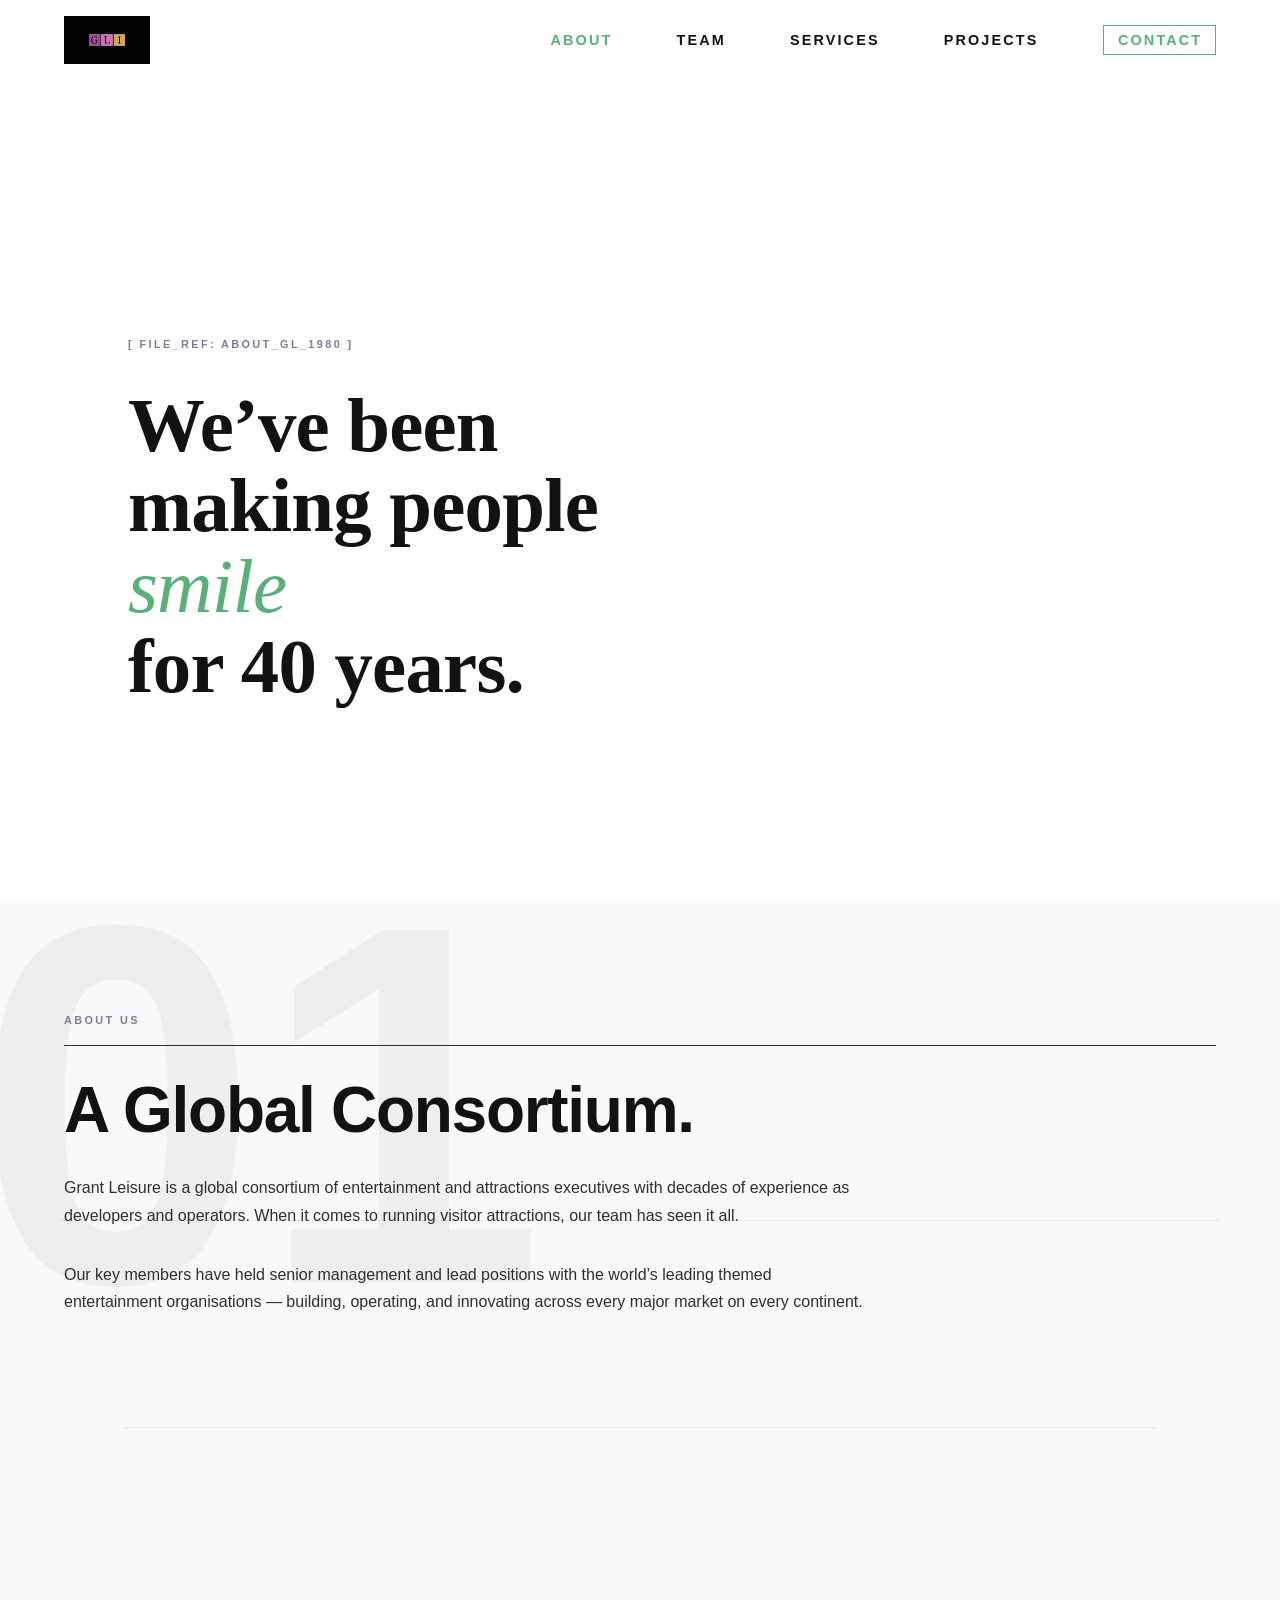
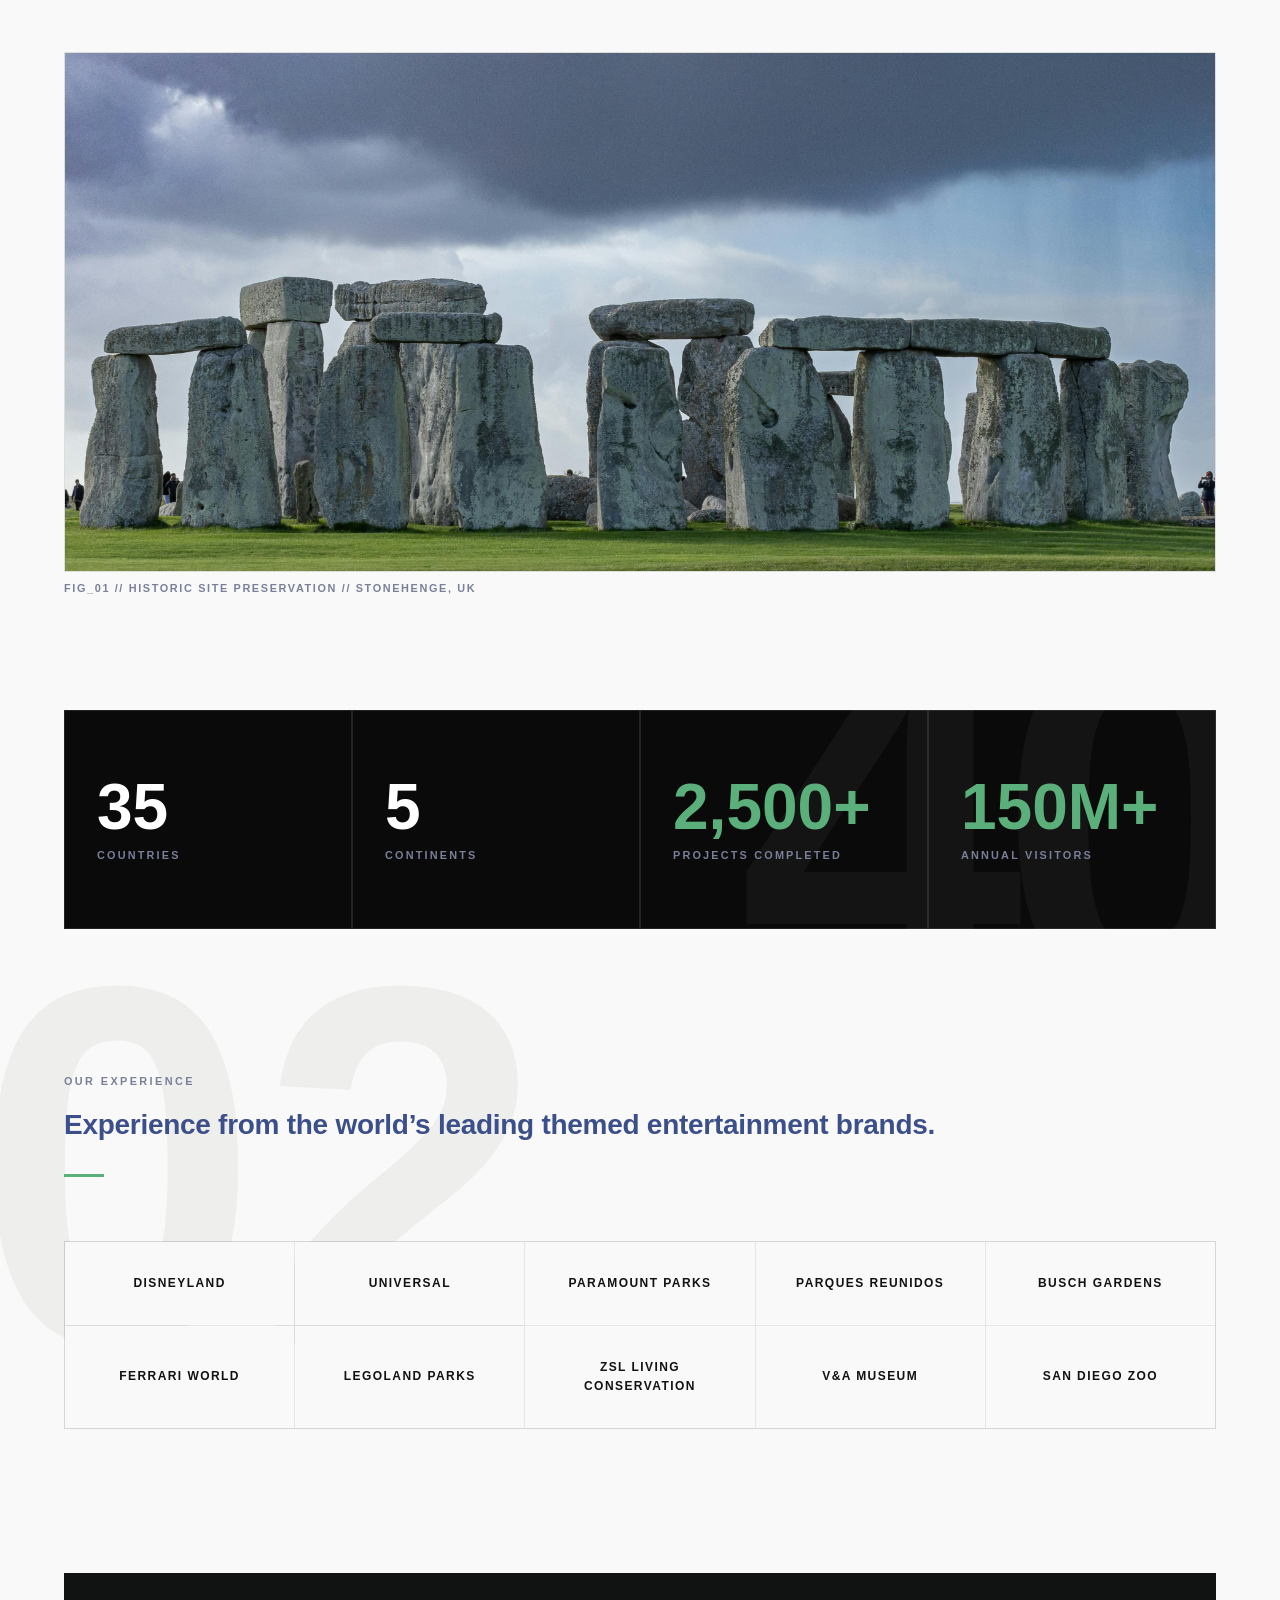
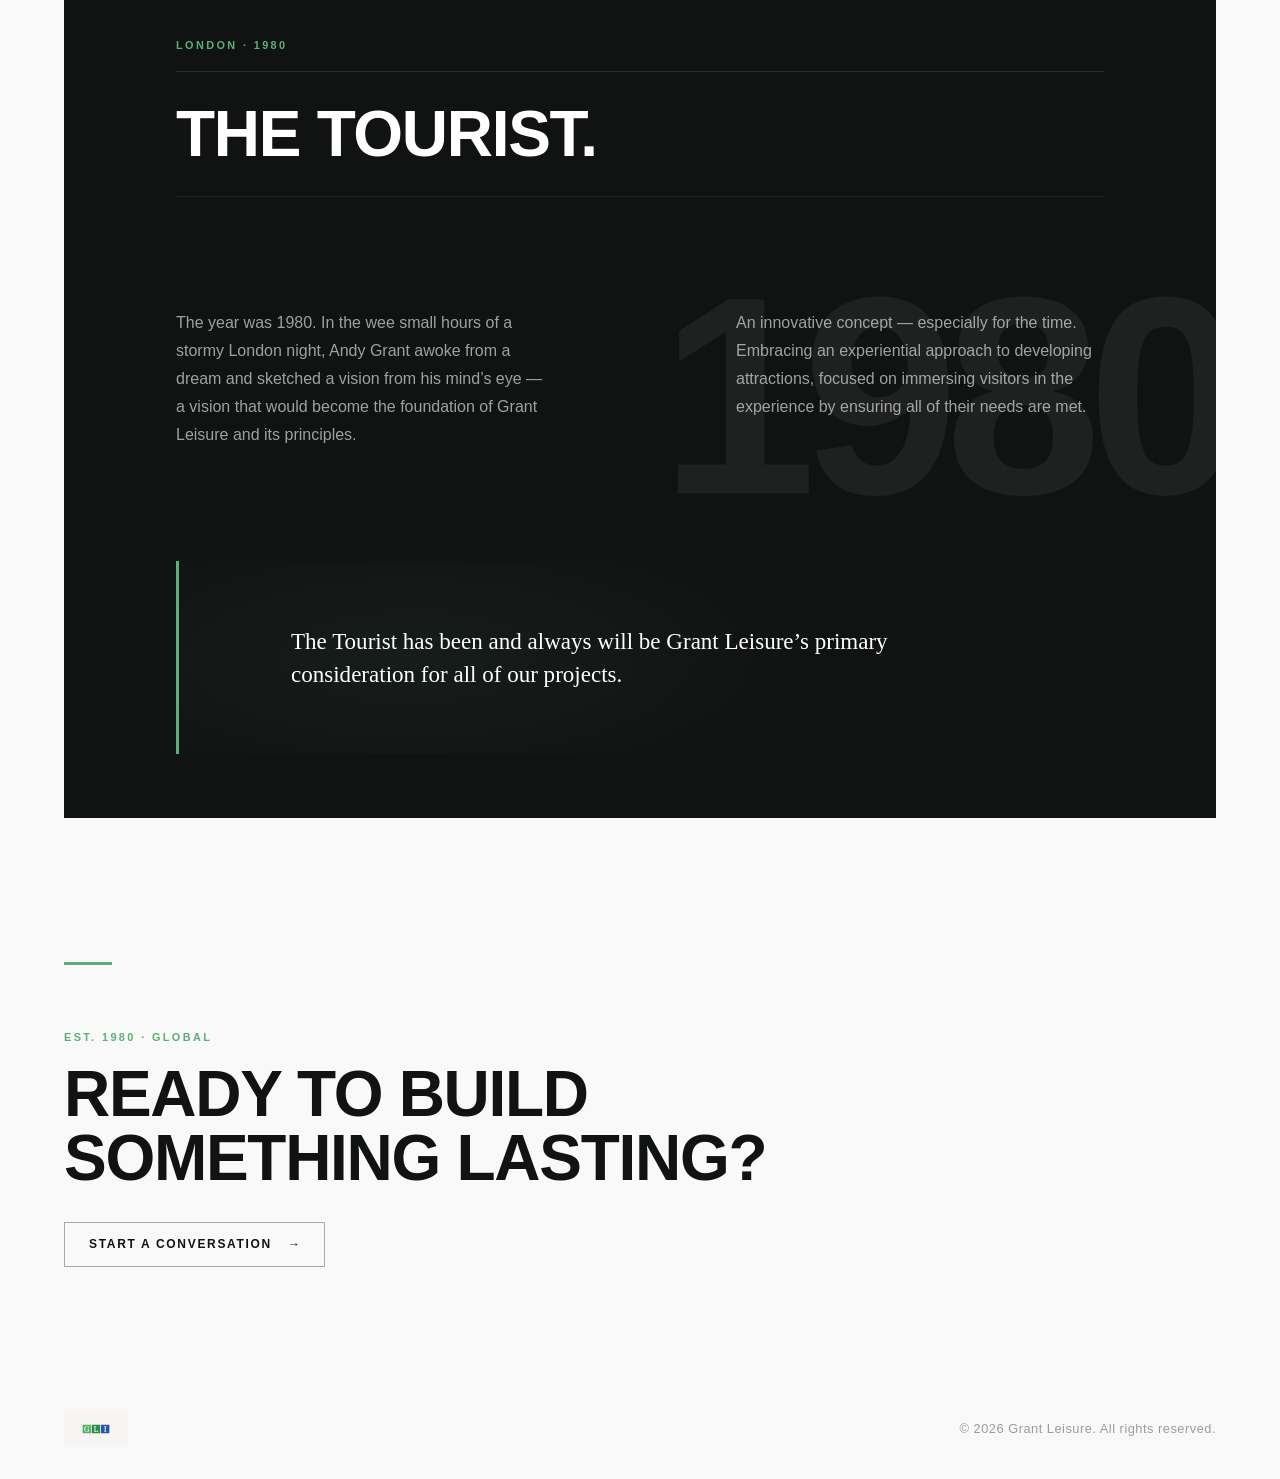
==== commit b5995db7: "Update about.html" ====
--- a/about.html
+++ b/about.html
@@ -6,6 +6,7 @@
   <meta name="description" content="About Grant Leisure — a global consortium of entertainment and attractions executives with decades of experience across the world's leading themed entertainment brands." />
   <title>About — Grant Leisure</title>
 
+  <!-- Barlow Condensed — Layer 3: nav · kickers · stats · metadata -->
   <link rel="preconnect" href="https://fonts.googleapis.com" />
   <link rel="preconnect" href="https://fonts.gstatic.com" crossorigin />
   <link
@@ -16,67 +17,59 @@
   <style>
 
     /* ================================================================
-       BASE.CSS — TOKENS · FONT-FACE · RESET · UTILITY ATOMS · REVEAL
-    ================================================================ */
-
+       FONT SYSTEM — THREE LAYERS, STRICTLY ENFORCED
+       Layer 1 — Playfair Display: .legacy-statement · .pull-quote-text ONLY
+       Layer 2 — System sans-serif: all body copy · consortium · tourist body
+       Layer 3 — Barlow Condensed: nav · kickers · stats · metadata · labels
+       These layers never bleed. Applied only via explicit selectors.
+    ================================================================ */
+
+    /* Layer 1 — Playfair Display (self-hosted) */
     @font-face {
-      font-family: 'Barlow Condensed';
+      font-family: 'Playfair Display';
       font-style: normal;
-      font-weight: 300;
+      font-weight: 900;
       font-display: swap;
-      src: url('assets/fonts/barlow-condensed-300.woff2') format('woff2');
+      src: url('assets/fonts/PlayfairDisplay-Black.ttf') format('truetype');
     }
     @font-face {
-      font-family: 'Barlow Condensed';
-      font-style: normal;
+      font-family: 'Playfair Display';
+      font-style: italic;
       font-weight: 400;
       font-display: swap;
-      src: url('assets/fonts/barlow-condensed-400.woff2') format('woff2');
+      src: url('assets/fonts/PlayfairDisplay-Italic.ttf') format('truetype');
     }
     @font-face {
-      font-family: 'Barlow Condensed';
+      font-family: 'Playfair Display';
       font-style: normal;
-      font-weight: 600;
+      font-weight: 500;
       font-display: swap;
-      src: url('assets/fonts/barlow-condensed-600.woff2') format('woff2');
-    }
-    @font-face {
-      font-family: 'Barlow Condensed';
-      font-style: normal;
-      font-weight: 700;
-      font-display: swap;
-      src: url('assets/fonts/barlow-condensed-700.woff2') format('woff2');
-    }
-    @font-face {
-      font-family: 'Barlow Condensed';
-      font-style: normal;
-      font-weight: 800;
-      font-display: swap;
-      src: url('assets/fonts/barlow-condensed-800.woff2') format('woff2');
-    }
+      src: url('assets/fonts/PlayfairDisplay-Medium.ttf') format('truetype');
+    }
+
+
+    /* ================================================================
+       TOKENS
+    ================================================================ */
 
     :root {
-      /* ── Palette ──────────────────────────────────────────────── */
       --color-green:         #5BAF7A;
       --color-green-dark:    #3D8F5F;
       --color-navy:          #3B4F8A;
       --color-slate:         #7A7F9A;
       --color-white:         #FFFFFF;
       --color-near-black:    #111212;
-      --color-off-white:     #F7F7F5;
+      --color-off-white:     #F9F9F9;
       --color-body-text:     #2E2F2F;
 
-      /* ── Type scale ───────────────────────────────────────────── */
       --type-display:        clamp(3rem, 7.5vw, 6.5rem);
       --type-heading:        clamp(2.2rem, 5vw, 4rem);
       --type-subheading:     clamp(1.4rem, 2.5vw, 2rem);
       --type-credentials:    clamp(1rem, 2.4vw, 1.75rem);
       --type-label:          0.75rem;
-      --type-org:            clamp(0.85rem, 1.5vw, 1.05rem);
       --type-body:           clamp(1rem, 1.2vw, 1.1rem);
       --type-caption:        0.8rem;
 
-      /* ── Spacing ──────────────────────────────────────────────── */
       --space-xs:            0.5rem;
       --space-sm:            1rem;
       --space-md:            2rem;
@@ -84,18 +77,10 @@
       --space-xl:            7rem;
       --space-2xl:           12rem;
 
-      /* ── Layout ───────────────────────────────────────────────── */
       --grid-max:            1440px;
       --grid-gutter:         clamp(1.5rem, 5vw, 5rem);
-
-      /* ── Section numbers (Koyo treatment) ────────────────────── */
-      --num-size:            clamp(14rem, 28vw, 26rem);
-      --num-bleed:           -0.22em;
-
-      /* ── Tourist card ─────────────────────────────────────────── */
       --tourist-margin:      clamp(1.5rem, 5vw, 5rem);
 
-      /* ── Motion ───────────────────────────────────────────────── */
       --ease-out-expo:       cubic-bezier(0.16, 1, 0.3, 1);
       --ease-in-out:         cubic-bezier(0.4, 0, 0.2, 1);
       --dur-fast:            350ms;
@@ -103,6 +88,11 @@
       --dur-slow:            1000ms;
     }
 
+
+    /* ================================================================
+       RESET
+    ================================================================ */
+
     *, *::before, *::after {
       box-sizing: border-box;
       margin: 0;
@@ -115,13 +105,14 @@
       text-size-adjust: 100%;
     }
 
+    /* Layer 2 — system sans-serif is the body default.
+       Barlow and Playfair only applied via explicit class selectors. */
     body {
-      font-family: 'Barlow Condensed', sans-serif;
+      font-family: -apple-system, BlinkMacSystemFont, 'Segoe UI', sans-serif;
       font-size: var(--type-body);
       font-weight: 400;
       line-height: 1.6;
       color: var(--color-body-text);
-      /* Off-white page canvas — hero and Tourist sit as dark cards */
       background-color: var(--color-off-white);
       overflow-x: hidden;
     }
@@ -139,35 +130,10 @@
       color: inherit;
     }
 
-    /* ── Typography atoms ─────────────────────────────────────── */
-
-    .kicker {
-      display: block;
-      font-size: 0.85rem;
-      font-weight: 600;
-      letter-spacing: 0.12em;
-      text-transform: uppercase;
-      color: var(--color-slate);
-      margin-bottom: var(--space-sm);
-    }
-
-    .kicker--green { color: var(--color-green); }
-
-    .kicker--white {
-      color: rgba(255, 255, 255, 0.95);
-      text-shadow: 0 1px 8px rgba(0, 0, 0, 0.6);
-    }
-
-    .kicker-rule {
-      display: block;
-      width: 100%;
-      height: 1px;
-      background-color: currentColor;
-      opacity: 0.15;
-      margin-bottom: var(--space-md);
-    }
-
-    /* ── Scroll-reveal ────────────────────────────────────────── */
+
+    /* ================================================================
+       SCROLL-REVEAL
+    ================================================================ */
 
     .reveal {
       opacity: 0;
@@ -203,11 +169,9 @@
 
 
     /* ================================================================
-       LAYOUT.CSS — CONTAINER · NAV · HERO · KOYO · CTA · FOOTER
-    ================================================================ */
-
-    /* max-width: 1440px (--grid-max). Content never stretches beyond this.
-       Ghost letters and section backgrounds sit outside .container — they bleed edge to edge. */
+       LAYOUT
+    ================================================================ */
+
     .container {
       width: 100%;
       max-width: var(--grid-max);
@@ -215,7 +179,13 @@
       padding-inline: var(--grid-gutter);
     }
 
-    /* ── Navigation ───────────────────────────────────────────── */
+
+    /* ================================================================
+       NAVIGATION — GHOST PERSISTENT OVERLAY
+       Always transparent. Never solid. Frosted glass lens.
+       No .is-scrolled state — the nav does not respond to scroll.
+       mix-blend-mode: difference auto-inverts links on dark/light backgrounds.
+    ================================================================ */
 
     .site-nav {
       position: fixed;
@@ -224,35 +194,9 @@
       z-index: 200;
       padding-block: var(--space-sm);
       background: transparent;
-      transition:
-        background-color var(--dur-fast) var(--ease-in-out),
-        border-color     var(--dur-fast) var(--ease-in-out);
-    }
-
-    .site-nav.is-scrolled {
-      background-color: rgba(17, 18, 18, 0.95);
-      backdrop-filter: blur(14px);
-      -webkit-backdrop-filter: blur(14px);
-      border-bottom: 1px solid rgba(255, 255, 255, 0.06);
-    }
-
-    /* Scrolled: links flip to white */
-    .site-nav.is-scrolled .site-nav__links a {
-      color: rgba(255, 255, 255, 0.9);
-      text-shadow: 0 1px 8px rgba(0, 0, 0, 0.7);
-    }
-
-    .site-nav.is-scrolled .site-nav__links a:hover {
-      color: var(--color-white);
-    }
-
-    .site-nav.is-scrolled .site-nav__links a[aria-current="page"] {
-      color: var(--color-green);
-    }
-
-    .site-nav.is-scrolled .site-nav__links .nav-contact {
-      color: var(--color-green);
-      text-shadow: none;
+      /* Frosted glass — subtle depth over content below */
+      backdrop-filter: blur(8px);
+      -webkit-backdrop-filter: blur(8px);
     }
 
     .site-nav__inner {
@@ -267,18 +211,12 @@
       flex-shrink: 0;
     }
 
+    /* Logo: difference blend — inverts automatically over dark sections */
     .site-nav__logo img {
       height: 48px;
       width: auto;
-      mix-blend-mode: multiply;
-      background: transparent;
-      transition: filter var(--dur-fast) var(--ease-in-out);
-    }
-
-    /* Scrolled: dark nav — invert logo to white */
-    .site-nav.is-scrolled .site-nav__logo img {
-      mix-blend-mode: normal;
-      filter: brightness(0) invert(1);
+      mix-blend-mode: difference;
+      filter: invert(1);
     }
 
     .site-nav__links {
@@ -291,140 +229,35 @@
       .site-nav__links { display: none; }
     }
 
-    /* ── Hero card ────────────────────────────────────────────── */
-
-    .hero {
-      position: relative;
-      height: 65svh;
-      min-height: 380px;
-      background-color: var(--color-near-black);
-      margin-inline: var(--grid-gutter);
-      margin-top: 100px;
-      overflow: hidden;
-    }
-
-    /* Photo background */
-    .hero__bg {
-      position: absolute;
-      inset: 0;
-      background-image: url('assets/images/attractions/stone-henge.jpg');
-      background-size: cover;
-      background-position: center 40%;
-      z-index: 0;
-    }
-
-    /* Gradient overlay */
-    .hero__bg::after {
-      content: '';
-      position: absolute;
-      inset: 0;
-      background: linear-gradient(
-        to bottom,
-        rgba(17, 18, 18, 0.15) 0%,
-        rgba(17, 18, 18, 0.45) 50%,
-        rgba(17, 18, 18, 0.88) 100%
-      );
-      z-index: 1;
-    }
-
-    .hero__midground-rule {
-      position: absolute;
-      top: 50%;
-      left: 0;
-      right: 0;
-      height: 1px;
-      background-color: rgba(255, 255, 255, 0.05);
-      pointer-events: none;
-      z-index: 2;
-    }
-
-    /* Content: pinned absolute bottom-left */
-    .hero__content {
-      position: absolute;
-      bottom: var(--space-lg);
-      left: var(--grid-gutter);
-      right: var(--grid-gutter);
-      z-index: 3;
-    }
-
-    /* ── Koyo section numbers ─────────────────────────────────── */
-
-    .section-num-wrap {
-      position: relative;
-      overflow: visible;
-    }
-
-    .section-number {
-      display: block;
-      font-size: var(--num-size);
-      font-weight: 300;
-      line-height: 1;
-      letter-spacing: -0.05em;
-      color: var(--color-slate);
-      opacity: 0.15;
-      user-select: none;
-      margin-bottom: var(--num-bleed);
-      position: relative;
-      z-index: 10;
-    }
-
-    /* ── Footer ───────────────────────────────────────────────── */
-
-    .site-footer {
-      background-color: transparent;
-      border-top: none;
-      padding-block: var(--space-md);
-    }
-
-    .site-footer__inner {
-      display: flex;
-      flex-direction: column;
-      gap: var(--space-md);
-      align-items: flex-start;
-    }
-
-    @media (min-width: 768px) {
-      .site-footer__inner {
-        flex-direction: row;
-        justify-content: space-between;
-        align-items: center;
-        gap: var(--space-lg);
-      }
-    }
-
-    .site-footer__logo img {
-      height: 36px;
-      width: auto;
-      mix-blend-mode: multiply;
-    }
-
-
-    /* ================================================================
-       COMPONENTS.CSS — DISCRETE UI COMPONENTS
-    ================================================================ */
-
-    /* ── Nav links — technical metadata style ─────────────────── */
-
+    /* Layer 3: Barlow Condensed — nav links.
+       mix-blend-mode: difference — dark on light, white on dark automatically. */
     .site-nav__links a {
+      font-family: 'Barlow Condensed', sans-serif;
       font-size: 0.9rem;
       font-weight: 700;
       letter-spacing: 0.15em;
       text-transform: uppercase;
-      color: rgba(17, 18, 18, 0.6);
-      text-shadow: none;
-      transition: color var(--dur-fast) var(--ease-in-out);
-    }
-
-    .site-nav__links a:hover { color: var(--color-near-black); }
-
-    .site-nav__links a[aria-current="page"] { color: var(--color-green); }
-
-    /* Contact pill — exact team.html treatment */
+      color: #111212;
+      mix-blend-mode: difference;
+      transition: opacity var(--dur-fast) var(--ease-in-out);
+    }
+
+    .site-nav__links a:hover {
+      opacity: 0.6;
+    }
+
+    /* Active link: green, normal blend — stays green regardless of background */
+    .site-nav__links a[aria-current="page"] {
+      color: var(--color-green);
+      mix-blend-mode: normal;
+    }
+
+    /* Contact pill: green, normal blend */
     .site-nav__links .nav-contact {
       color: var(--color-green);
       border: 1px solid var(--color-green);
-      padding: 0.45em calc(1em - 0.18em) 0.4em 1em;
-      text-shadow: none;
+      padding: 0.45em calc(1em - 0.12em) 0.4em 1em;
+      mix-blend-mode: normal;
       transition:
         color            var(--dur-fast) var(--ease-in-out),
         background-color var(--dur-fast) var(--ease-in-out);
@@ -440,65 +273,160 @@
       outline-offset: 3px;
     }
 
-    /* ── Hero components ──────────────────────────────────────── */
-
-    .hero__rule {
+
+    /* ================================================================
+       SHARED ATOMS
+    ================================================================ */
+
+    /* Layer 3: Barlow Condensed — all metadata/kicker labels */
+    .about-kicker {
+      font-family: 'Barlow Condensed', sans-serif;
+      font-size: 0.68rem;
+      font-weight: 700;
+      letter-spacing: 0.22em;
+      text-transform: uppercase;
+      color: var(--color-slate);
       display: block;
+      margin-bottom: var(--space-sm);
+    }
+
+    .about-kicker--green { color: var(--color-green); }
+
+    .kicker-rule {
+      display: block;
+      width: 100%;
+      height: 1px;
+      background-color: currentColor;
+      opacity: 0.15;
+      margin-bottom: var(--space-md);
+    }
+
+    /* File reference metadata label — Layer 3 */
+    .file-ref {
+      font-family: 'Barlow Condensed', sans-serif;
+      font-size: 0.68rem;
+      font-weight: 600;
+      letter-spacing: 0.22em;
+      text-transform: uppercase;
+      color: var(--color-slate);
+      display: block;
+      margin-bottom: var(--space-md);
+    }
+
+    /* Ghost watermark base — color-shift: #F9F9F9 bg → #EEEEEC ghost.
+       Layer 3: Barlow Condensed — structural/data element. */
+    .about-ghost {
+      font-family: 'Barlow Condensed', sans-serif;
+      font-size: clamp(20rem, 40vw, 48rem);
+      font-weight: 800;
+      color: #EEEEEC;
+      position: absolute;
+      top: -0.1em;
+      left: -0.05em;
+      line-height: 1;
+      user-select: none;
+      pointer-events: none;
+      z-index: 0;
+    }
+
+    /* Section hairline — stops 60px from each edge */
+    .section-hairline {
+      display: block;
+      height: 1px;
+      background-color: rgba(17, 18, 18, 0.08);
+      margin-top: var(--space-xl);
+      margin-inline: 60px;
+    }
+
+    /* 3px green accent rule — credentials and CTA */
+    .accent-rule {
+      display: block;
+      width: 40px;
+      height: 3px;
+      background-color: var(--color-green);
+      margin-bottom: var(--space-lg);
+    }
+
+    .accent-rule--48 {
       width: 48px;
-      height: 3px; /* Thickened — matches accent rule authority */
-      background-color: var(--color-green);
-      margin-bottom: var(--space-md);
-    }
-
-    .hero__headline {
-      font-size: var(--type-display);
-      font-weight: 800;
-      line-height: 0.95;
-      letter-spacing: -0.03em;
-      text-transform: uppercase;
-      color: var(--color-white);
-    }
-
-    .hero__headline-accent {
-      display: block;
+      margin-bottom: var(--space-lg);
+    }
+
+
+    /* ================================================================
+       SECTION 01 — CLAY HEADER
+       Full viewport white. Content bottom-left — Furrion/Koyo spine.
+       Massive negative space above. No card, no container constraint.
+    ================================================================ */
+
+    .about-hero {
+      background: #FFFFFF;
+      min-height: 100svh;
+      display: flex;
+      align-items: flex-end;
+      padding-bottom: var(--space-2xl);
+      position: relative;
+    }
+
+    .about-hero__content {
+      /* Double gutter inset — intentional breathing room left */
+      padding-inline: calc(var(--grid-gutter) * 2);
+      max-width: 1440px;
+      width: 100%;
+    }
+
+    /* Layer 1: Playfair Display — H1 ONLY */
+    .legacy-statement {
+      font-family: 'Playfair Display', Georgia, serif;
+      font-weight: 900;
+      font-size: clamp(3.5rem, 6vw, 5.5rem);
+      line-height: 1.05;
+      letter-spacing: -0.01em;
+      color: var(--color-near-black);
+      max-width: 16ch;
+    }
+
+    /* Italic accent — Layer 1 italic variant */
+    .legacy-statement__accent {
+      font-family: 'Playfair Display', Georgia, serif;
+      font-style: italic;
+      font-weight: 400;
       color: var(--color-green);
     }
 
-    /* ── Who We Are ───────────────────────────────────────────── */
+
+    /* ================================================================
+       SECTION 02 — WHO WE ARE
+    ================================================================ */
 
     .who-we-are {
       position: relative;
       background-color: var(--color-off-white);
-      padding-top: var(--space-xl);
-      padding-bottom: var(--space-lg);
-      overflow: hidden; /* Contains the ghost number watermark */
+      padding-block: var(--space-xl);
+      overflow: hidden;
+    }
+
+    /* Blueprint hairline — cuts ghost at midpoint.
+       z-index: 1: above ghost (0), below content (2). */
+    .who-we-are__hairline {
+      position: absolute;
+      left: 60px;
+      right: 60px;
+      top: 50%;
+      height: 1px;
+      background: rgba(17, 18, 18, 0.06);
       z-index: 1;
-    }
-
-    /* Ghost number 01 — color-shift watermark. Background: #F7F7F5, ghost: #EEEEEC.
-       Subtle contrast only — opacity 1 so it renders as architecture not fade. */
-    .who-we-are__ghost {
-      position: absolute;
-      top: -0.1em;
-      left: -0.05em;
-      font-size: clamp(20rem, 40vw, 48rem);
-      font-weight: 800;
-      line-height: 1;
-      letter-spacing: -0.05em;
-      color: #EEEEEC;
-      opacity: 1;
-      user-select: none;
       pointer-events: none;
-      z-index: 0;
-    }
-
-    /* Content sits above the ghost */
+    }
+
     .who-we-are__inner {
       position: relative;
-      z-index: 1;
-    }
-
+      z-index: 2;
+    }
+
+    /* Layer 3: Barlow Condensed — section heading */
     .who-we-are__heading {
+      font-family: 'Barlow Condensed', sans-serif;
       font-size: var(--type-heading);
       font-weight: 700;
       line-height: 1.0;
@@ -507,118 +435,133 @@
       margin-bottom: var(--space-md);
     }
 
-    .who-we-are__body {
-      font-size: var(--type-body);
-      font-weight: 400;
-      line-height: 1.75;
+    /* Layer 2: system sans-serif — body copy */
+    .consortium-body {
+      font-family: -apple-system, BlinkMacSystemFont, 'Segoe UI', sans-serif;
+      font-size: clamp(1rem, 1.2vw, 1.1rem);
+      line-height: 1.7;
       color: var(--color-body-text);
-      /* Full container width — no max-width constraint */
+      max-width: 800px;
       margin-bottom: var(--space-md);
     }
 
-    .who-we-are__body:last-of-type { margin-bottom: 0; }
-
-    .section-footer-rule {
+    .consortium-body:last-of-type { margin-bottom: 0; }
+
+
+    /* ================================================================
+       SECTION 03 — STONEHENGE IMAGE INSET
+    ================================================================ */
+
+    .site-exhibit {
+      margin-inline: var(--grid-gutter);
+      margin-block: var(--space-xl);
+    }
+
+    .site-exhibit__image {
+      width: 100%;
+      max-height: 520px;
+      object-fit: cover;
+      object-position: center 40%;
+      border: 1px solid rgba(17, 18, 18, 0.12);
       display: block;
-      width: 100%;
-      height: 1px;
-      background-color: var(--color-slate);
-      opacity: 0.15;
-      margin-top: var(--space-xl);
-    }
-
-    /* ── Stats — bento dashboard on off-white ─────────────────── */
-
-    .stats {
+    }
+
+    /* Layer 3: Barlow Condensed — figure caption */
+    .site-exhibit__caption {
+      font-family: 'Barlow Condensed', sans-serif;
+      font-size: 0.68rem;
+      font-weight: 600;
+      letter-spacing: 0.15em;
+      text-transform: uppercase;
+      color: var(--color-slate);
+      margin-top: 0.75em;
+    }
+
+
+    /* ================================================================
+       SECTION 04 — STATS BENTO — CONTAINED DARK CARD
+    ================================================================ */
+
+    .stats-card {
       position: relative;
-      background-color: var(--color-off-white);
-      padding-block: var(--space-xl);
+      background: #0A0A0A;
+      margin-inline: var(--grid-gutter);
+      margin-block: var(--space-md);
       overflow: hidden;
-      z-index: 1;
-    }
-
-    /* Ghost 40 — color-shift watermark, center-right. */
-    .stats__ghost {
-      position: absolute;
-      top: 50%;
-      right: -0.08em;
-      transform: translateY(-50%);
+    }
+
+    /* Ghost 40 — inside dark card at 4% white */
+    .stats-card__ghost {
+      font-family: 'Barlow Condensed', sans-serif;
       font-size: clamp(20rem, 40vw, 48rem);
       font-weight: 800;
+      color: rgba(255, 255, 255, 0.04);
+      position: absolute;
+      right: -0.08em;
+      top: 50%;
+      transform: translateY(-50%);
       line-height: 1;
       letter-spacing: -0.05em;
-      color: #EEEEEC;
-      opacity: 1;
       user-select: none;
       pointer-events: none;
       z-index: 0;
     }
 
-    .stats__grid {
+    /* Layer 3: Barlow Condensed — stat grid */
+    .stats-bento {
+      display: grid;
+      grid-template-columns: repeat(2, 1fr);
       position: relative;
       z-index: 1;
-      display: grid;
-      grid-template-columns: 1fr 1fr;
-      gap: 0;
     }
 
     @media (min-width: 640px) {
-      .stats__grid {
+      .stats-bento {
         grid-template-columns: repeat(4, 1fr);
       }
     }
 
-    /* Each bento tile */
     .stat-tile {
+      font-family: 'Barlow Condensed', sans-serif;
       padding: var(--space-lg) var(--space-md);
-      border: 1px solid rgba(17, 18, 18, 0.08);
-      background: rgba(17, 18, 18, 0.02);
-      position: relative;
-      box-shadow: 0 20px 40px rgba(0, 0, 0, 0.03);
-      transition:
-        box-shadow    var(--dur-fast) var(--ease-in-out),
-        background    var(--dur-fast) var(--ease-in-out),
-        border-color  var(--dur-fast) var(--ease-in-out);
+      border: 0.5px solid rgba(255, 255, 255, 0.1);
+      background: transparent;
+      transition: background var(--dur-fast) var(--ease-in-out);
     }
 
     .stat-tile:hover {
-      box-shadow: 0 24px 48px rgba(0, 0, 0, 0.06);
-      background: rgba(91, 175, 122, 0.05);
-      border-color: var(--color-green);
-    }
-
-    /* Stat number: subtle scale on tile hover */
-    .stat-tile:hover .stat-tile__number {
-      transform: scale(1.02);
-      transition: transform var(--dur-fast) var(--ease-out-expo);
+      background: rgba(255, 255, 255, 0.03);
     }
 
     .stat-tile__number {
-      display: block;
       font-size: clamp(2.8rem, 5vw, 4.5rem);
       font-weight: 800;
+      color: var(--color-white);
+      display: block;
       line-height: 1;
-      letter-spacing: -0.02em;
-      color: var(--color-near-black);
-    }
-
-    /* Green accent — only 2,500+ receives this */
-    .stat-tile__number--green {
-      color: var(--color-green);
-    }
+      transition: transform var(--dur-fast) var(--ease-out-expo);
+    }
+
+    .stat-tile:hover .stat-tile__number {
+      transform: translateY(-3px);
+    }
+
+    .stat-tile__number--green { color: var(--color-green); }
 
     .stat-tile__label {
-      display: block;
-      font-size: var(--type-label);
+      font-size: 0.68rem;
       font-weight: 600;
-      letter-spacing: 0.12em;
+      letter-spacing: 0.2em;
       text-transform: uppercase;
       color: var(--color-slate);
-      margin-top: 0.5em;
-      line-height: 1.4;
-    }
-
-    /* ── Credentials — bento org grid ────────────────────────── */
+      margin-top: 0.75em;
+      display: block;
+    }
+
+
+    /* ================================================================
+       SECTION 05 — CREDENTIALS
+    ================================================================ */
 
     .credentials {
       position: relative;
@@ -626,23 +569,6 @@
       padding-top: var(--space-xl);
       padding-bottom: var(--space-xl);
       overflow: hidden;
-      z-index: 1;
-    }
-
-    /* Ghost 02 watermark — color-shift method, positioned left. */
-    .credentials__ghost {
-      position: absolute;
-      top: -0.1em;
-      left: -0.05em;
-      font-size: clamp(20rem, 40vw, 48rem);
-      font-weight: 800;
-      line-height: 1;
-      letter-spacing: -0.05em;
-      color: #EEEEEC;
-      opacity: 1;
-      user-select: none;
-      pointer-events: none;
-      z-index: 0;
     }
 
     .credentials__inner {
@@ -650,8 +576,9 @@
       z-index: 1;
     }
 
-    /* Headline — credentials scale, navy */
+    /* Layer 3: Barlow Condensed — credentials headline */
     .credentials__headline {
+      font-family: 'Barlow Condensed', sans-serif;
       font-size: var(--type-credentials);
       font-weight: 600;
       line-height: 1.25;
@@ -660,35 +587,28 @@
       margin-bottom: var(--space-md);
     }
 
-    /* 40px green accent rule */
-    .credentials__accent-rule {
-      display: block;
-      width: 40px;
-      height: 3px; /* Thickened from 2px — more visual authority */
-      background-color: var(--color-green);
-      margin-bottom: var(--space-lg);
-    }
-
-    /* Bento org grid — strict 5×2. Wall of authority, not a flowing list. */
-    .credentials__org-grid {
+    /* Strict 5×2 grid — 1px gap via background creates hairline dividers */
+    .org-grid {
       display: grid;
-      /* Mobile: 2 columns */
       grid-template-columns: repeat(2, 1fr);
-      gap: 0;
+      gap: 1px;
+      background: rgba(17, 18, 18, 0.08);
+      border: 1px solid rgba(17, 18, 18, 0.08);
+      margin-top: var(--space-lg);
     }
 
     @media (min-width: 640px) {
-      .credentials__org-grid {
-        /* Desktop: exactly 5 per row — forces clean 5×2 layout */
+      .org-grid {
         grid-template-columns: repeat(5, 1fr);
       }
     }
 
+    /* Layer 3: Barlow Condensed — org names */
     .org-tile {
-      padding: var(--space-sm) var(--space-md);
-      border: 1px solid rgba(17, 18, 18, 0.08);
-      background: transparent;
-      font-size: var(--type-label);
+      font-family: 'Barlow Condensed', sans-serif;
+      background: var(--color-off-white);
+      padding: var(--space-md);
+      font-size: 0.75rem;
       font-weight: 700;
       letter-spacing: 0.12em;
       text-transform: uppercase;
@@ -697,26 +617,24 @@
       align-items: center;
       justify-content: center;
       text-align: center;
-      min-height: 64px;
-      box-shadow: 0 20px 40px rgba(0, 0, 0, 0.03);
+      min-height: 72px;
       transition:
-        box-shadow    var(--dur-fast) var(--ease-in-out),
-        background    var(--dur-fast) var(--ease-in-out),
-        border-color  var(--dur-fast) var(--ease-in-out);
+        background var(--dur-fast) var(--ease-in-out),
+        color      var(--dur-fast) var(--ease-in-out);
     }
 
     .org-tile:hover {
-      box-shadow: 0 24px 48px rgba(0, 0, 0, 0.06);
-      background: rgba(91, 175, 122, 0.05);
-      border-color: var(--color-green);
-    }
-
-    /* ── Tourist — contained dark card ───────────────────────── */
+      background: rgba(91, 175, 122, 0.06);
+      color: var(--color-green);
+    }
+
+
+    /* ================================================================
+       SECTION 06 — THE TOURIST — CONTAINED DARK CARD
+    ================================================================ */
 
     .tourist-wrapper {
       background-color: var(--color-off-white);
-      padding-block: 0;
-      z-index: 1;
       position: relative;
     }
 
@@ -725,46 +643,35 @@
       background-color: var(--color-near-black);
       margin-inline: var(--tourist-margin);
       margin-block: var(--space-md);
-      /* No card padding — content block owns the padding */
-      overflow: visible; /* Ghost escapes card boundary */
+      overflow: hidden;
     }
 
     /* Ghost 1980 — blueprint watermark, vertically centred */
     .tourist__ghost-year {
+      font-family: 'Barlow Condensed', sans-serif;
       font-size: clamp(12rem, 22vw, 20rem);
-      opacity: 0.06;
+      color: rgba(255, 255, 255, 0.06);
       position: absolute;
       right: -0.05em;
       top: 50%;
       transform: translateY(-50%);
-      color: var(--color-white);
       font-weight: 800;
       letter-spacing: -0.05em;
       user-select: none;
       pointer-events: none;
       z-index: 0;
-    }
-
-    /* Midground architectural rule */
-    .tourist__midground-rule {
-      position: absolute;
-      top: 55%;
-      left: 0;
-      right: 0;
-      height: 1px;
-      background-color: rgba(255, 255, 255, 0.04);
-      pointer-events: none;
-      z-index: 1;
-    }
-
-    /* Tightened content padding per spec */
+      line-height: 1;
+    }
+
     .tourist__content {
       padding: var(--space-lg) var(--space-xl);
       position: relative;
-      z-index: 2;
-    }
-
+      z-index: 1;
+    }
+
+    /* Layer 3: Barlow Condensed — tourist heading */
     .tourist__heading {
+      font-family: 'Barlow Condensed', sans-serif;
       font-size: var(--type-heading);
       font-weight: 800;
       line-height: 0.95;
@@ -797,18 +704,19 @@
       }
     }
 
+    /* Layer 2: system sans-serif — tourist body copy */
     .tourist__body {
+      font-family: -apple-system, BlinkMacSystemFont, 'Segoe UI', sans-serif;
       font-size: var(--type-body);
       font-weight: 400;
-      line-height: 1.78;
-      color: rgba(255, 255, 255, 0.58);
-    }
-
-    /* Pull quote — green left rule + radial spotlight.
-       Only element on the site with this treatment. */
+      line-height: 1.75;
+      color: rgba(255, 255, 255, 0.6);
+    }
+
+    /* Pull quote — 3px green left rule + radial spotlight */
     .tourist__pull-quote {
       position: relative;
-      border-left: 2px solid var(--color-green);
+      border-left: 3px solid var(--color-green);
       padding: var(--space-lg) var(--space-xl);
       margin-top: var(--space-xl);
       background: radial-gradient(
@@ -818,35 +726,30 @@
       );
     }
 
-    .tourist__pull-quote p {
-      font-size: var(--type-subheading);
-      font-weight: 700;
-      line-height: 1.3;
-      letter-spacing: 0.01em;
-      text-transform: uppercase;
+    /* Layer 1: Playfair Display Medium — pull quote ONLY */
+    .pull-quote-text {
+      font-family: 'Playfair Display', Georgia, serif;
+      font-weight: 500;
+      font-size: clamp(1.1rem, 1.8vw, 1.5rem);
+      line-height: 1.4;
       color: var(--color-white);
-      max-width: 40ch;
-    }
-
-    /* ── CTA close — off-white, no dark card ─────────────────── */
+    }
+
+
+    /* ================================================================
+       SECTION 07 — CTA CLOSE — OFF-WHITE, NO DARK CARD
+    ================================================================ */
 
     .cta-close {
       position: relative;
-      background-color: transparent; /* Off-white canvas shows through */
+      background-color: transparent;
       padding-block: var(--space-xl);
       z-index: 2;
     }
 
-    .cta-close__top-rule {
-      display: block;
-      width: 48px;
-      height: 3px; /* Thickened — consistent with accent rule system */
-      background-color: var(--color-green);
-      margin-bottom: var(--space-lg);
-    }
-
-    /* Headline: near-black on off-white */
+    /* Layer 3: Barlow Condensed — CTA heading */
     .cta-close__headline {
+      font-family: 'Barlow Condensed', sans-serif;
       font-size: var(--type-heading);
       font-weight: 800;
       line-height: 1.0;
@@ -857,8 +760,7 @@
       max-width: 20ch;
     }
 
-    /* Outline button — near-black border on off-white.
-       Hover: fills near-black, text white. */
+    /* Outline button — dark border on light surface */
     .cta-close__button {
       display: inline-flex;
       align-items: center;
@@ -869,8 +771,8 @@
       letter-spacing: 0.14em;
       text-transform: uppercase;
       color: var(--color-near-black);
+      border: 1px solid rgba(17, 18, 18, 0.35);
       background: transparent;
-      border: 1px solid rgba(17, 18, 18, 0.35);
       padding: 1em calc(2em - 0.14em) 1em 2em;
       cursor: pointer;
       transition:
@@ -899,26 +801,85 @@
       transform: translateX(5px);
     }
 
-    /* ── Footer components ────────────────────────────────────── */
-
+
+    /* ================================================================
+       FOOTER — transparent on off-white. Identical to team.html.
+    ================================================================ */
+
+    .site-footer {
+      background-color: transparent;
+      border-top: none;
+      padding-block: var(--space-md);
+    }
+
+    .site-footer__inner {
+      display: flex;
+      flex-direction: column;
+      gap: var(--space-md);
+      align-items: flex-start;
+    }
+
+    @media (min-width: 768px) {
+      .site-footer__inner {
+        flex-direction: row;
+        justify-content: space-between;
+        align-items: center;
+        gap: var(--space-lg);
+      }
+    }
+
+    .site-footer__logo img {
+      height: 36px;
+      width: auto;
+      mix-blend-mode: multiply;
+    }
+
+    /* Layer 3: Barlow Condensed — footer copyright */
     .site-footer__copy {
+      font-family: 'Barlow Condensed', sans-serif;
       font-size: var(--type-caption);
       font-weight: 400;
       letter-spacing: 0.04em;
       color: rgba(17, 18, 18, 0.4);
     }
 
+
+    /* ================================================================
+       Nav inversion over dark sections
+       .nav-over-dark toggled by IntersectionObserver in JS.
+    ================================================================ */
+
+    .nav-over-dark .site-nav__links a {
+      color: rgba(255, 255, 255, 0.9) !important;
+      mix-blend-mode: normal !important;
+      text-shadow: none;
+    }
+
+    .nav-over-dark .site-nav__links a[aria-current="page"] {
+      color: var(--color-green) !important;
+    }
+
+    .nav-over-dark .site-nav__links .nav-contact {
+      color: var(--color-green) !important;
+      border-color: var(--color-green) !important;
+      text-shadow: none;
+    }
+
+    .nav-over-dark .site-nav__logo img {
+      filter: brightness(0) invert(1) !important;
+      mix-blend-mode: normal !important;
+    }
+
   </style>
 </head>
 
 <body>
 
   <!-- ============================================================
-       NAVIGATION
-       Fixed. Transparent default — dark links on off-white.
-       .is-scrolled: solid dark + white links via JS at 80px.
-       Logo: multiply default → brightness invert on dark.
-       Active: about.html. Contact: green bordered pill.
+       NAVIGATION — GHOST PERSISTENT OVERLAY
+       Always transparent. Never solid.
+       mix-blend-mode: difference auto-inverts links on dark/light.
+       Active (about) and Contact pill use mix-blend-mode: normal.
   ============================================================ -->
   <nav class="site-nav" aria-label="Primary navigation">
     <div class="container">
@@ -949,66 +910,61 @@
   <main id="main-content">
 
     <!-- ============================================================
-         SECTION 01 — HERO — Contained dark card with Stonehenge photo
-         margin-inline: var(--grid-gutter), margin-top: 100px.
-         65svh, min-height 380px. Content pinned bottom-left.
-         No ghost number. Pure image statement.
+         SECTION 01 — CLAY HEADER
+         Full viewport white. Content bottom-left.
+         Layer 1 (Playfair Display) H1. Layer 3 (Barlow) file-ref.
     ============================================================ -->
-    <section class="hero" aria-labelledby="hero-headline">
-
-      <!-- Photo background — CSS background-image, no img tag -->
-      <div class="hero__bg" role="presentation" aria-hidden="true"></div>
-
-      <!-- Midground depth rule -->
-      <span class="hero__midground-rule" aria-hidden="true"></span>
-
-      <!-- Content: absolute bottom-left -->
-      <div class="hero__content">
-        <span class="hero__rule" aria-hidden="true"></span>
-        <span class="kicker kicker--white">Est. 1980</span>
-
-        <h1 class="hero__headline" id="hero-headline">
-          We&#8217;ve Been Making People Smile<br />
-          <span class="hero__headline-accent">For Over 40 Years.</span>
+    <section class="about-hero" aria-labelledby="legacy-headline">
+      <div class="about-hero__content">
+
+        <span class="file-ref reveal">[ FILE_REF: ABOUT_GL_1980 ]</span>
+
+        <h1 class="legacy-statement reveal" id="legacy-headline">
+          We&#8217;ve been making people <em class="legacy-statement__accent">smile</em><br />
+          for 40 years.
         </h1>
+
       </div>
-
     </section>
 
 
     <!-- ============================================================
          SECTION 02 — WHO WE ARE
-         Off-white. Single column. Ghost 01 watermark behind content.
-         padding: xl top, lg bottom.
+         Off-white. Ghost 01 color-shift watermark.
+         Blueprint hairline at midpoint (z-index: 1).
+         Content at z-index: 2.
     ============================================================ -->
     <section class="who-we-are" aria-labelledby="who-we-are-heading">
 
-      <!-- Blueprint ghost number 01 — aria-hidden, behind content -->
-      <span class="who-we-are__ghost" aria-hidden="true">01</span>
+      <!-- Ghost 01 — #EEEEEC, z-index: 0 -->
+      <span class="about-ghost" aria-hidden="true">01</span>
+
+      <!-- Blueprint hairline — z-index: 1 -->
+      <span class="who-we-are__hairline" aria-hidden="true"></span>
 
       <div class="container">
         <div class="who-we-are__inner">
 
-          <span class="kicker reveal">About Us</span>
+          <span class="about-kicker reveal">About Us</span>
           <span class="kicker-rule reveal" aria-hidden="true"></span>
 
           <h2 class="who-we-are__heading reveal" id="who-we-are-heading">
             A Global Consortium.
           </h2>
 
-          <p class="who-we-are__body reveal">
+          <p class="consortium-body reveal">
             Grant Leisure is a global consortium of entertainment and attractions executives
             with decades of experience as developers and operators. When it comes to running
             visitor attractions, our team has seen it all.
           </p>
 
-          <p class="who-we-are__body reveal">
+          <p class="consortium-body reveal">
             Our key members have held senior management and lead positions with the
             world&#8217;s leading themed entertainment organisations &#8212; building,
             operating, and innovating across every major market on every continent.
           </p>
 
-          <span class="section-footer-rule reveal" aria-hidden="true"></span>
+          <span class="section-hairline reveal" aria-hidden="true"></span>
 
         </div>
       </div>
@@ -1016,66 +972,81 @@
 
 
     <!-- ============================================================
-         SECTION 03 — STATS — Bento dashboard on off-white
-         No dark card. Ghost 40 watermark center-right.
-         Four tiles: 4-col desktop, 2-col mobile.
+         SECTION 03 — STONEHENGE IMAGE INSET
+         Document exhibit. Layer 3 (Barlow) for figcaption.
     ============================================================ -->
-    <section class="stats" aria-label="Grant Leisure at a glance">
-
-      <!-- Ghost 40 watermark -->
-      <span class="stats__ghost" aria-hidden="true">40</span>
-
-      <div class="container">
-        <div class="stats__grid reveal-group">
-
-          <div class="stat-tile">
-            <span class="stat-tile__number">35</span>
-            <span class="stat-tile__label">Countries</span>
-          </div>
-
-          <div class="stat-tile">
-            <span class="stat-tile__number">5</span>
-            <span class="stat-tile__label">Continents</span>
-          </div>
-
-          <div class="stat-tile">
-            <span class="stat-tile__number stat-tile__number--green">2,500+</span>
-            <span class="stat-tile__label">Projects Completed</span>
-          </div>
-
-          <div class="stat-tile">
-            <span class="stat-tile__number">150M+</span>
-            <span class="stat-tile__label">Annual Visitors</span>
-          </div>
-
+    <figure class="site-exhibit reveal">
+      <img
+        src="assets/images/attractions/stone-henge.jpg"
+        alt="Stonehenge, Wiltshire, UK — Grant Leisure historic site preservation"
+        width="1920"
+        height="1080"
+        loading="lazy"
+        class="site-exhibit__image"
+      />
+      <figcaption class="site-exhibit__caption">
+        FIG_01 // HISTORIC SITE PRESERVATION // STONEHENGE, UK
+      </figcaption>
+    </figure>
+
+
+    <!-- ============================================================
+         SECTION 04 — STATS BENTO — CONTAINED DARK CARD
+         Ghost 40 inside card. 4-col desktop, 2-col mobile.
+         Layer 3 (Barlow Condensed) throughout.
+    ============================================================ -->
+    <div class="stats-card stats-bento-section" role="region" aria-label="Grant Leisure at a glance">
+
+      <span class="stats-card__ghost" aria-hidden="true">40</span>
+
+      <div class="stats-bento reveal-group">
+
+        <div class="stat-tile">
+          <span class="stat-tile__number">35</span>
+          <span class="stat-tile__label">Countries</span>
         </div>
+
+        <div class="stat-tile">
+          <span class="stat-tile__number">5</span>
+          <span class="stat-tile__label">Continents</span>
+        </div>
+
+        <div class="stat-tile">
+          <span class="stat-tile__number stat-tile__number--green">2,500+</span>
+          <span class="stat-tile__label">Projects Completed</span>
+        </div>
+
+        <div class="stat-tile">
+          <span class="stat-tile__number stat-tile__number--green">150M+</span>
+          <span class="stat-tile__label">Annual Visitors</span>
+        </div>
+
       </div>
-    </section>
+    </div>
 
 
     <!-- ============================================================
-         SECTION 04 — CREDENTIALS — Off-white. Bento org grid.
-         Ghost 02 watermark left. Headline navy credentials scale.
-         Green 40px accent rule. Org tiles with hover state.
+         SECTION 05 — CREDENTIALS
+         Off-white. Ghost 02. 5×2 org grid with 1px gap dividers.
     ============================================================ -->
     <section class="credentials" aria-labelledby="credentials-heading">
 
-      <!-- Ghost 02 watermark -->
-      <span class="credentials__ghost" aria-hidden="true">02</span>
+      <!-- Ghost 02 — #EEEEEC, top-left, z-index: 0 -->
+      <span class="about-ghost" aria-hidden="true">02</span>
 
       <div class="container">
         <div class="credentials__inner">
 
-          <span class="kicker reveal">Our Experience</span>
+          <span class="about-kicker reveal">Our Experience</span>
 
           <h2 class="credentials__headline reveal" id="credentials-heading">
             Experience from the world&#8217;s leading themed entertainment brands.
           </h2>
 
-          <span class="credentials__accent-rule reveal" aria-hidden="true"></span>
+          <span class="accent-rule reveal" aria-hidden="true"></span>
 
           <ul
-            class="credentials__org-grid reveal-group"
+            class="org-grid reveal-group"
             aria-label="Organisations our team has worked with"
           >
             <li class="org-tile">Disneyland</li>
@@ -1096,24 +1067,20 @@
 
 
     <!-- ============================================================
-         SECTION 05 — THE TOURIST — Contained dark card
-         margin-inline: var(--tourist-margin), margin-block: space-md.
-         Ghost 1980 vertically centred, escapes card.
-         All existing content preserved. Tighter internal padding.
+         SECTION 06 — THE TOURIST — CONTAINED DARK CARD
+         Ghost 1980 vertically centred.
+         Layer 3 (Barlow) for kicker and heading.
+         Layer 2 (system sans-serif) for body.
+         Layer 1 (Playfair Medium) for pull quote ONLY.
     ============================================================ -->
-    <div class="tourist-wrapper">
+    <div class="tourist-wrapper tourist-section">
       <section class="tourist" aria-labelledby="tourist-heading">
 
-        <!-- Ghost year — vertically centred, bleeds right of card -->
         <span class="tourist__ghost-year" aria-hidden="true">1980</span>
 
-        <!-- Midground architectural rule -->
-        <span class="tourist__midground-rule" aria-hidden="true"></span>
-
-        <!-- Content: tighter padding per spec -->
         <div class="tourist__content">
 
-          <span class="kicker kicker--green reveal">London &#183; 1980</span>
+          <span class="about-kicker about-kicker--green reveal">London &#183; 1980</span>
           <span class="kicker-rule reveal" aria-hidden="true"></span>
 
           <h2 class="tourist__heading reveal" id="tourist-heading">
@@ -1135,10 +1102,9 @@
             </p>
           </div>
 
-          <!-- Pull quote: green left rule + radial spotlight.
-               Only element on the site with this treatment. -->
+          <!-- Pull quote — Layer 1: Playfair Display Medium ONLY -->
           <blockquote class="tourist__pull-quote reveal">
-            <p>
+            <p class="pull-quote-text">
               The Tourist has been and always will be Grant Leisure&#8217;s
               primary consideration for all of our projects.
             </p>
@@ -1150,17 +1116,16 @@
 
 
     <!-- ============================================================
-         SECTION 06 — CTA CLOSE — Off-white. No dark card.
-         Sits directly on the page canvas. padding-block: xl.
-         Green rule. Green kicker. Near-black headline.
-         Outline button: dark border, fills near-black on hover.
+         SECTION 07 — CTA CLOSE — OFF-WHITE, NO DARK CARD
+         3px green rule. Green kicker. Near-black headline.
+         Dark outline button. Layer 3 (Barlow) throughout.
     ============================================================ -->
     <section class="cta-close" aria-labelledby="cta-headline">
       <div class="container">
 
-        <span class="cta-close__top-rule reveal" aria-hidden="true"></span>
-
-        <span class="kicker kicker--green reveal">Est. 1980 &#183; Global</span>
+        <span class="accent-rule accent-rule--48 reveal" aria-hidden="true"></span>
+
+        <span class="about-kicker about-kicker--green reveal">Est. 1980 &#183; Global</span>
 
         <h2 class="cta-close__headline reveal" id="cta-headline">
           Ready to Build Something Lasting?
@@ -1182,10 +1147,8 @@
 
 
   <!-- ============================================================
-       FOOTER — Transparent on off-white.
-       Logo left: mix-blend-mode multiply.
-       Copyright right: rgba(17,18,18,0.4).
-       Identical to team.html footer.
+       FOOTER — identical to team.html
+       Transparent on off-white. Logo left multiply. Copyright right.
   ============================================================ -->
   <footer class="site-footer" aria-label="Site footer">
     <div class="container">
@@ -1210,7 +1173,8 @@
   </footer>
 
 
-  <!-- JS — deferred, non-blocking. No inline handlers. const/let only. -->
+  <!-- JS — deferred, non-blocking. No inline handlers. const/let only.
+       No nav scroll state — nav is always transparent. -->
   <script defer>
     (() => {
       'use strict';
@@ -1218,18 +1182,6 @@
       // ── Footer year ──────────────────────────────────────────────
       const yearEl = document.getElementById('footer-year');
       if (yearEl) yearEl.textContent = new Date().getFullYear();
-
-      // ── Nav scroll state ─────────────────────────────────────────
-      // 80px clears nav height — prevents flicker at top of page
-      const nav = document.querySelector('.site-nav');
-      if (nav) {
-        const onScroll = () => {
-          const scrolled = window.scrollY > 80;
-          nav.classList.toggle('is-scrolled', scrolled);
-        };
-        window.addEventListener('scroll', onScroll, { passive: true });
-        onScroll(); // Immediate — handles hard refresh mid-page
-      }
 
       // ── Scroll-reveal via IntersectionObserver ───────────────────
       // One-shot. Graceful fallback if IO unavailable.
@@ -1251,6 +1203,36 @@
         revealTargets.forEach((el) => el.classList.add('is-visible'));
       }
 
+
+      // ── Nav inversion over dark sections ─────────────────────────
+      const darkSections = document.querySelectorAll(
+        '.stats-bento-section, .tourist-section'
+      );
+      const navEl = document.querySelector('.site-nav');
+
+      if (navEl && darkSections.length) {
+        let darkCount = 0;
+
+        const navObserver = new IntersectionObserver(
+          (entries) => {
+            entries.forEach((entry) => {
+              if (entry.isIntersecting) {
+                darkCount++;
+              } else {
+                darkCount = Math.max(0, darkCount - 1);
+              }
+              navEl.classList.toggle('nav-over-dark', darkCount > 0);
+            });
+          },
+          {
+            rootMargin: '-80px 0px 0px 0px',
+            threshold: 0
+          }
+        );
+
+        darkSections.forEach((section) => navObserver.observe(section));
+      }
+
     })();
   </script>
 
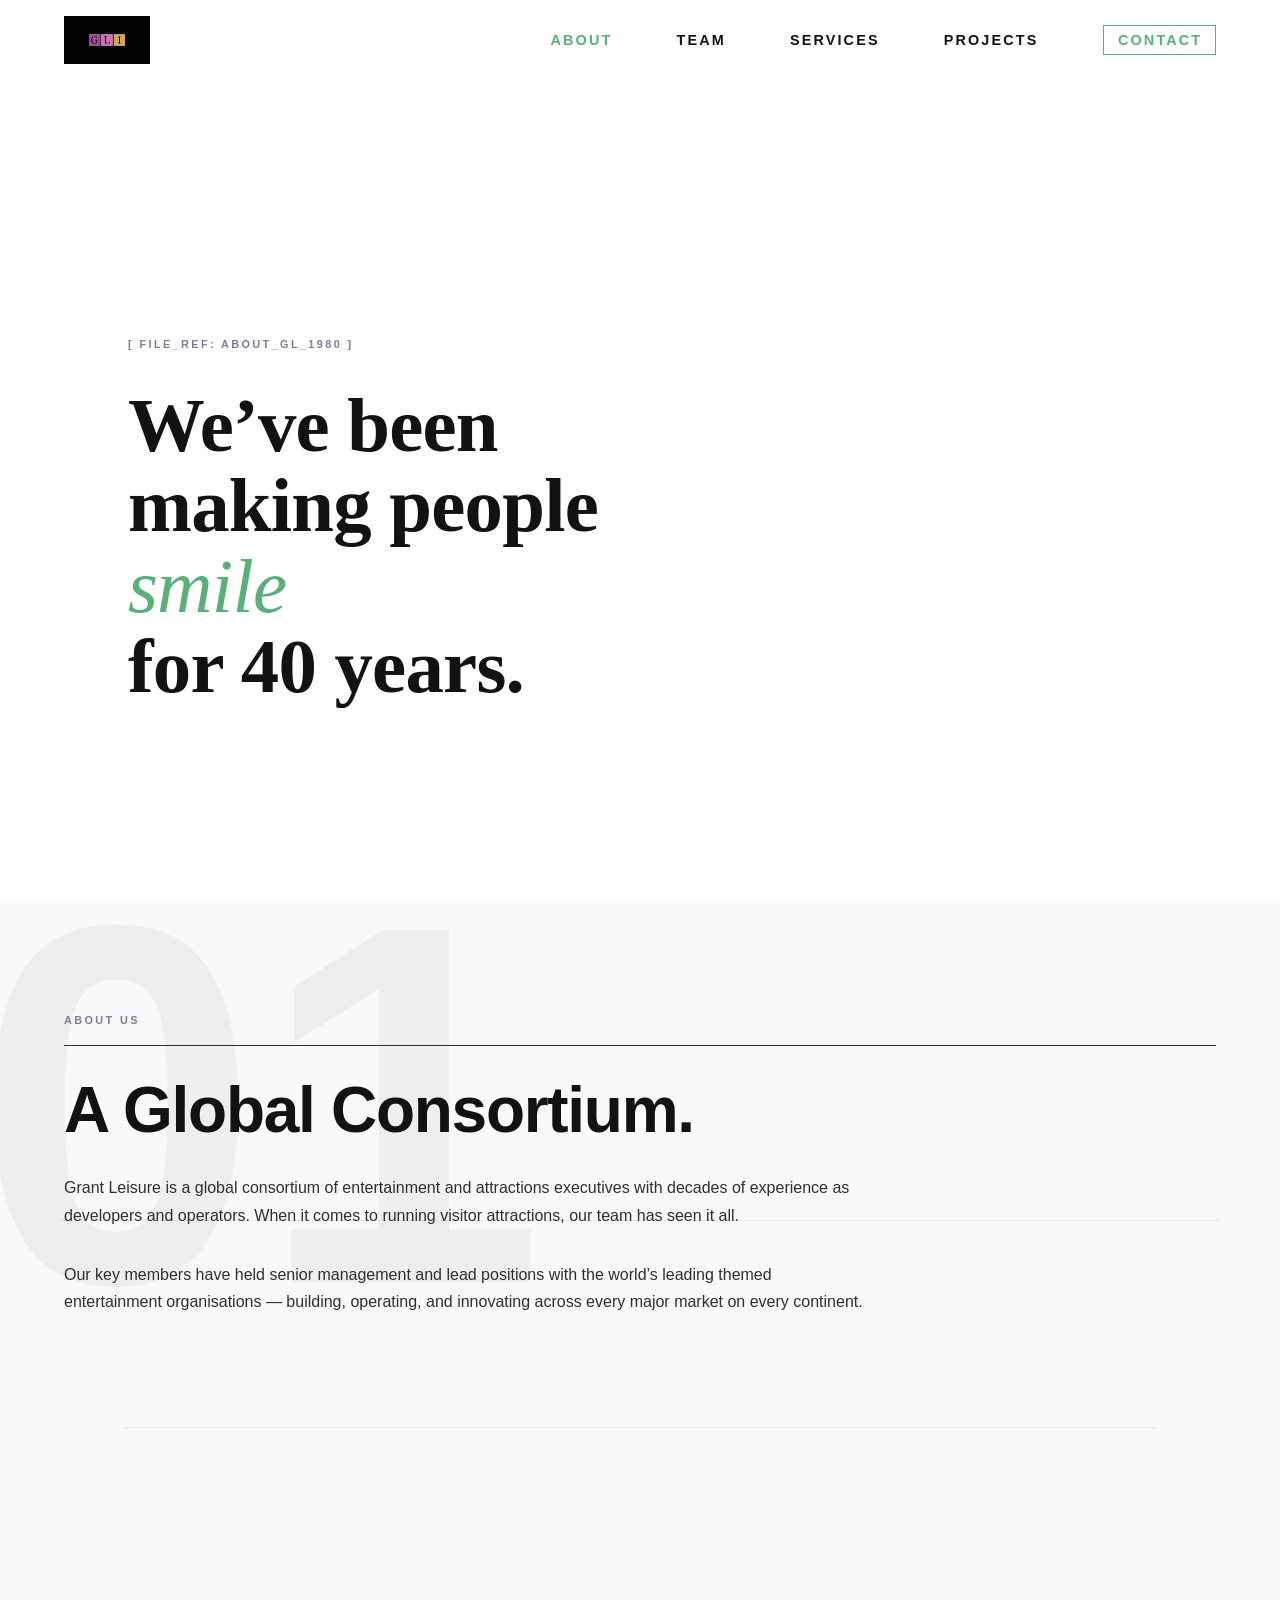
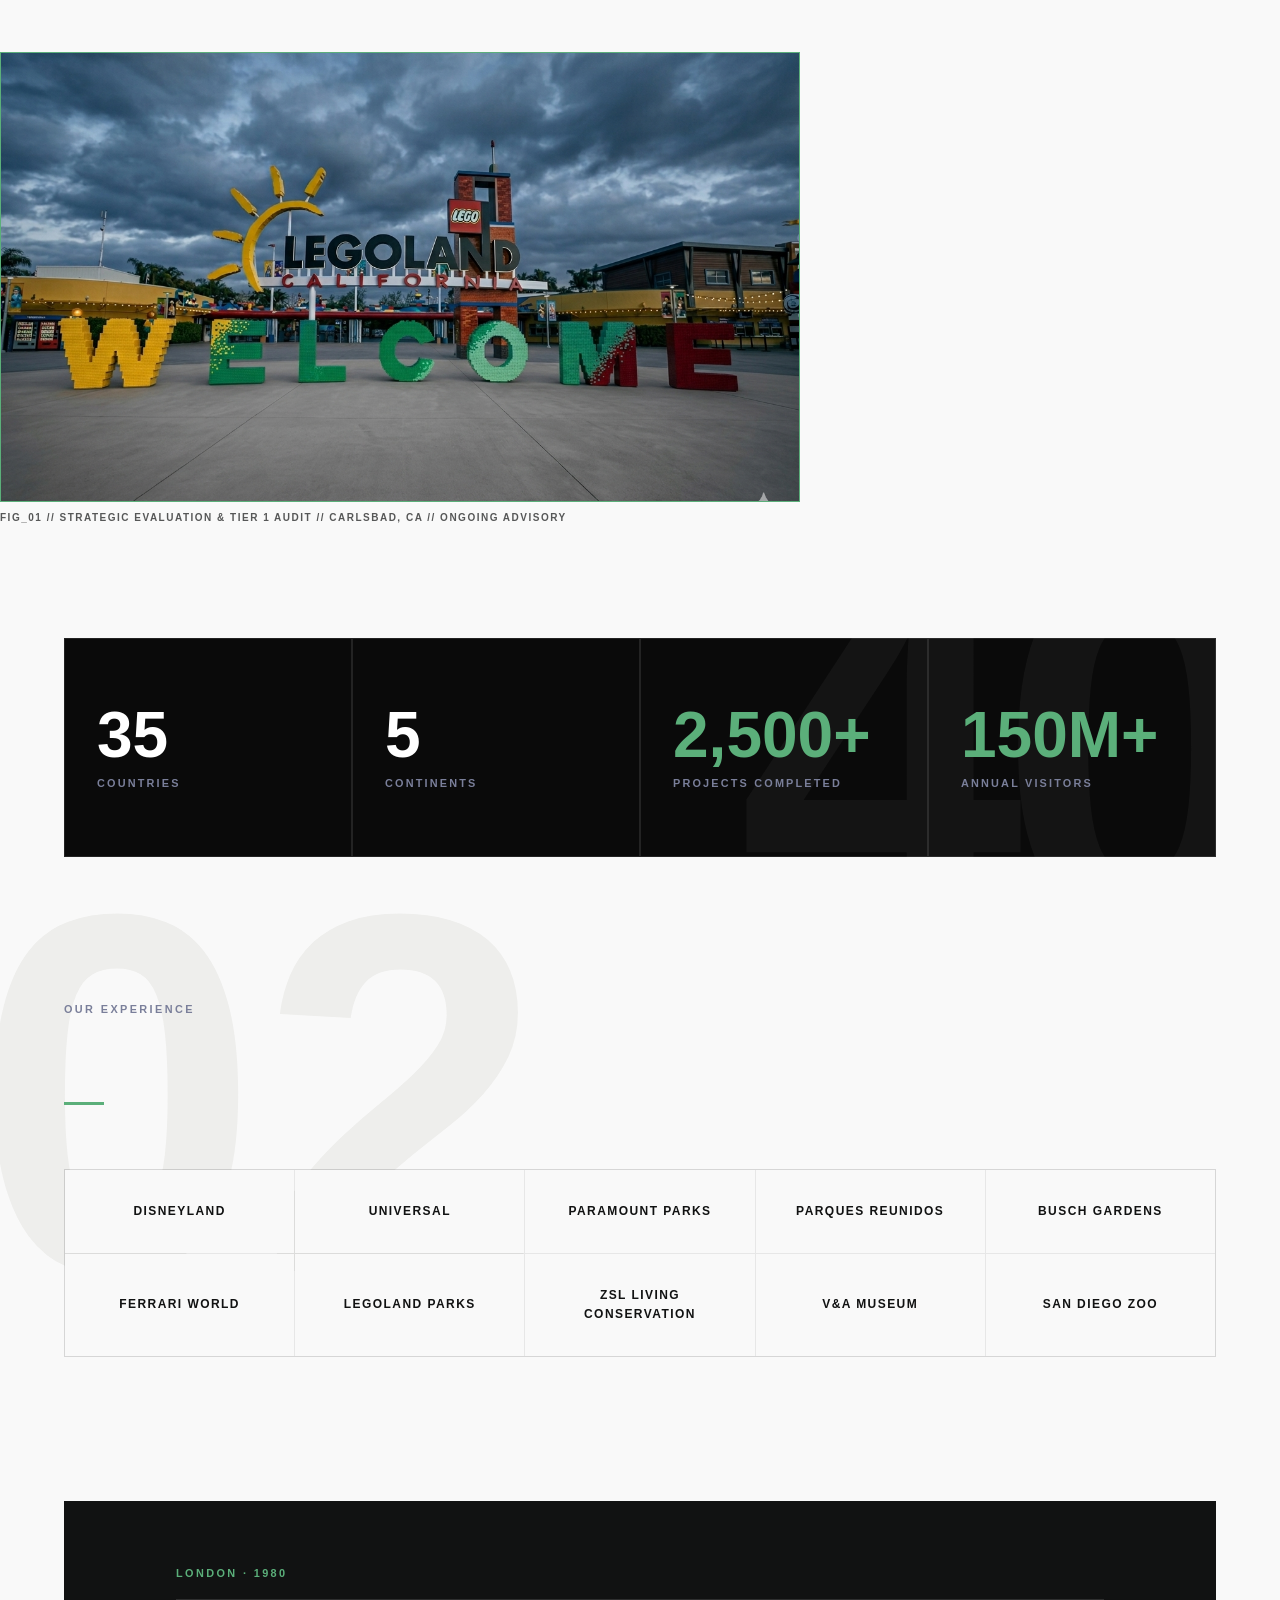
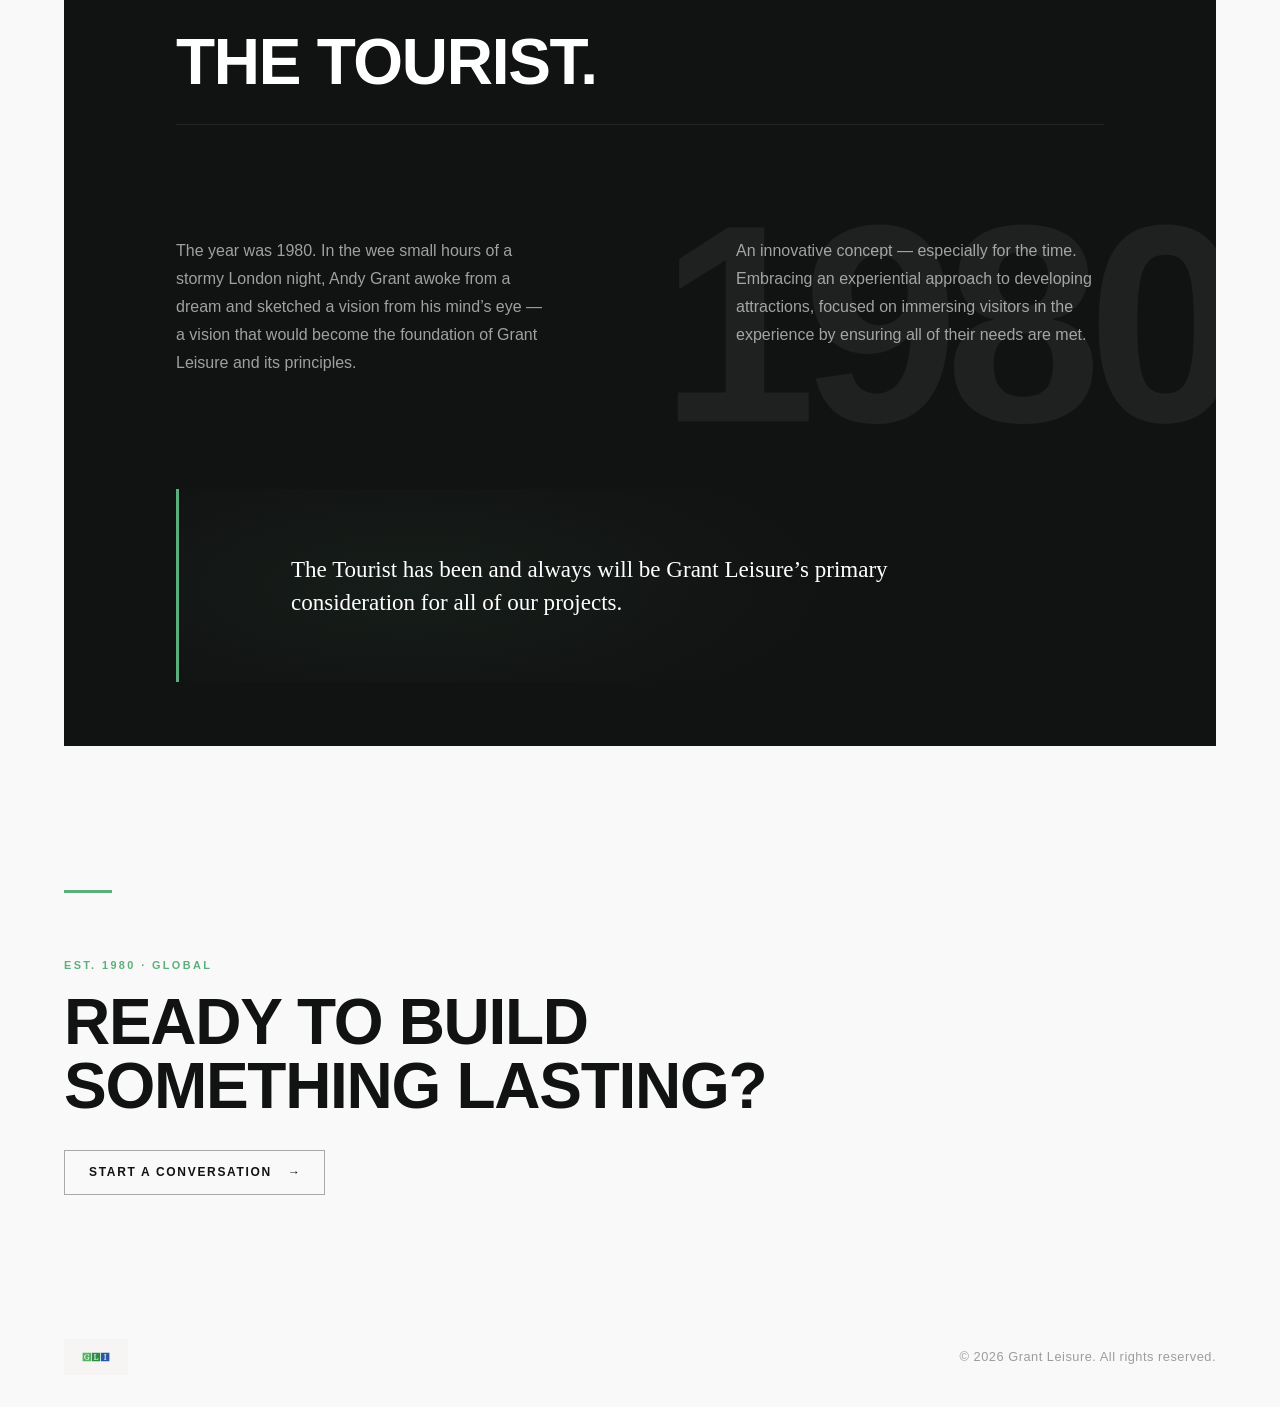
==== commit 63a17010: "Update about.html" ====
--- a/about.html
+++ b/about.html
@@ -453,28 +453,34 @@
     ================================================================ */
 
     .site-exhibit {
-      margin-inline: var(--grid-gutter);
+      max-width: 800px;
       margin-block: var(--space-xl);
+      margin-inline: 0;
+    }
+
+    .site-exhibit__frame {
+      aspect-ratio: 16 / 9;
+      overflow: hidden;
+      border: 0.5px solid var(--color-green);
     }
 
     .site-exhibit__image {
       width: 100%;
-      max-height: 520px;
+      height: 100%;
       object-fit: cover;
-      object-position: center 40%;
-      border: 1px solid rgba(17, 18, 18, 0.12);
+      object-position: center center;
       display: block;
     }
 
-    /* Layer 3: Barlow Condensed — figure caption */
     .site-exhibit__caption {
       font-family: 'Barlow Condensed', sans-serif;
-      font-size: 0.68rem;
+      font-size: 0.625rem;
       font-weight: 600;
       letter-spacing: 0.15em;
       text-transform: uppercase;
-      color: var(--color-slate);
+      color: rgba(17, 18, 18, 0.7);
       margin-top: 0.75em;
+      display: block;
     }
 
 
@@ -975,17 +981,19 @@
          SECTION 03 — STONEHENGE IMAGE INSET
          Document exhibit. Layer 3 (Barlow) for figcaption.
     ============================================================ -->
-    <figure class="site-exhibit reveal">
-      <img
-        src="assets/images/attractions/stone-henge.jpg"
-        alt="Stonehenge, Wiltshire, UK — Grant Leisure historic site preservation"
-        width="1920"
-        height="1080"
-        loading="lazy"
-        class="site-exhibit__image"
-      />
+    <figure class="site-exhibit">
+      <div class="site-exhibit__frame">
+        <img
+          src="assets/images/attractions/legoland-california.png"
+          alt="Legoland California, Carlsbad CA — Grant Leisure strategic evaluation and tier 1 audit"
+          width="1600"
+          height="900"
+          loading="lazy"
+          class="site-exhibit__image"
+        />
+      </div>
       <figcaption class="site-exhibit__caption">
-        FIG_01 // HISTORIC SITE PRESERVATION // STONEHENGE, UK
+        FIG_01 // STRATEGIC EVALUATION &amp; TIER 1 AUDIT // CARLSBAD, CA // ONGOING ADVISORY
       </figcaption>
     </figure>
 
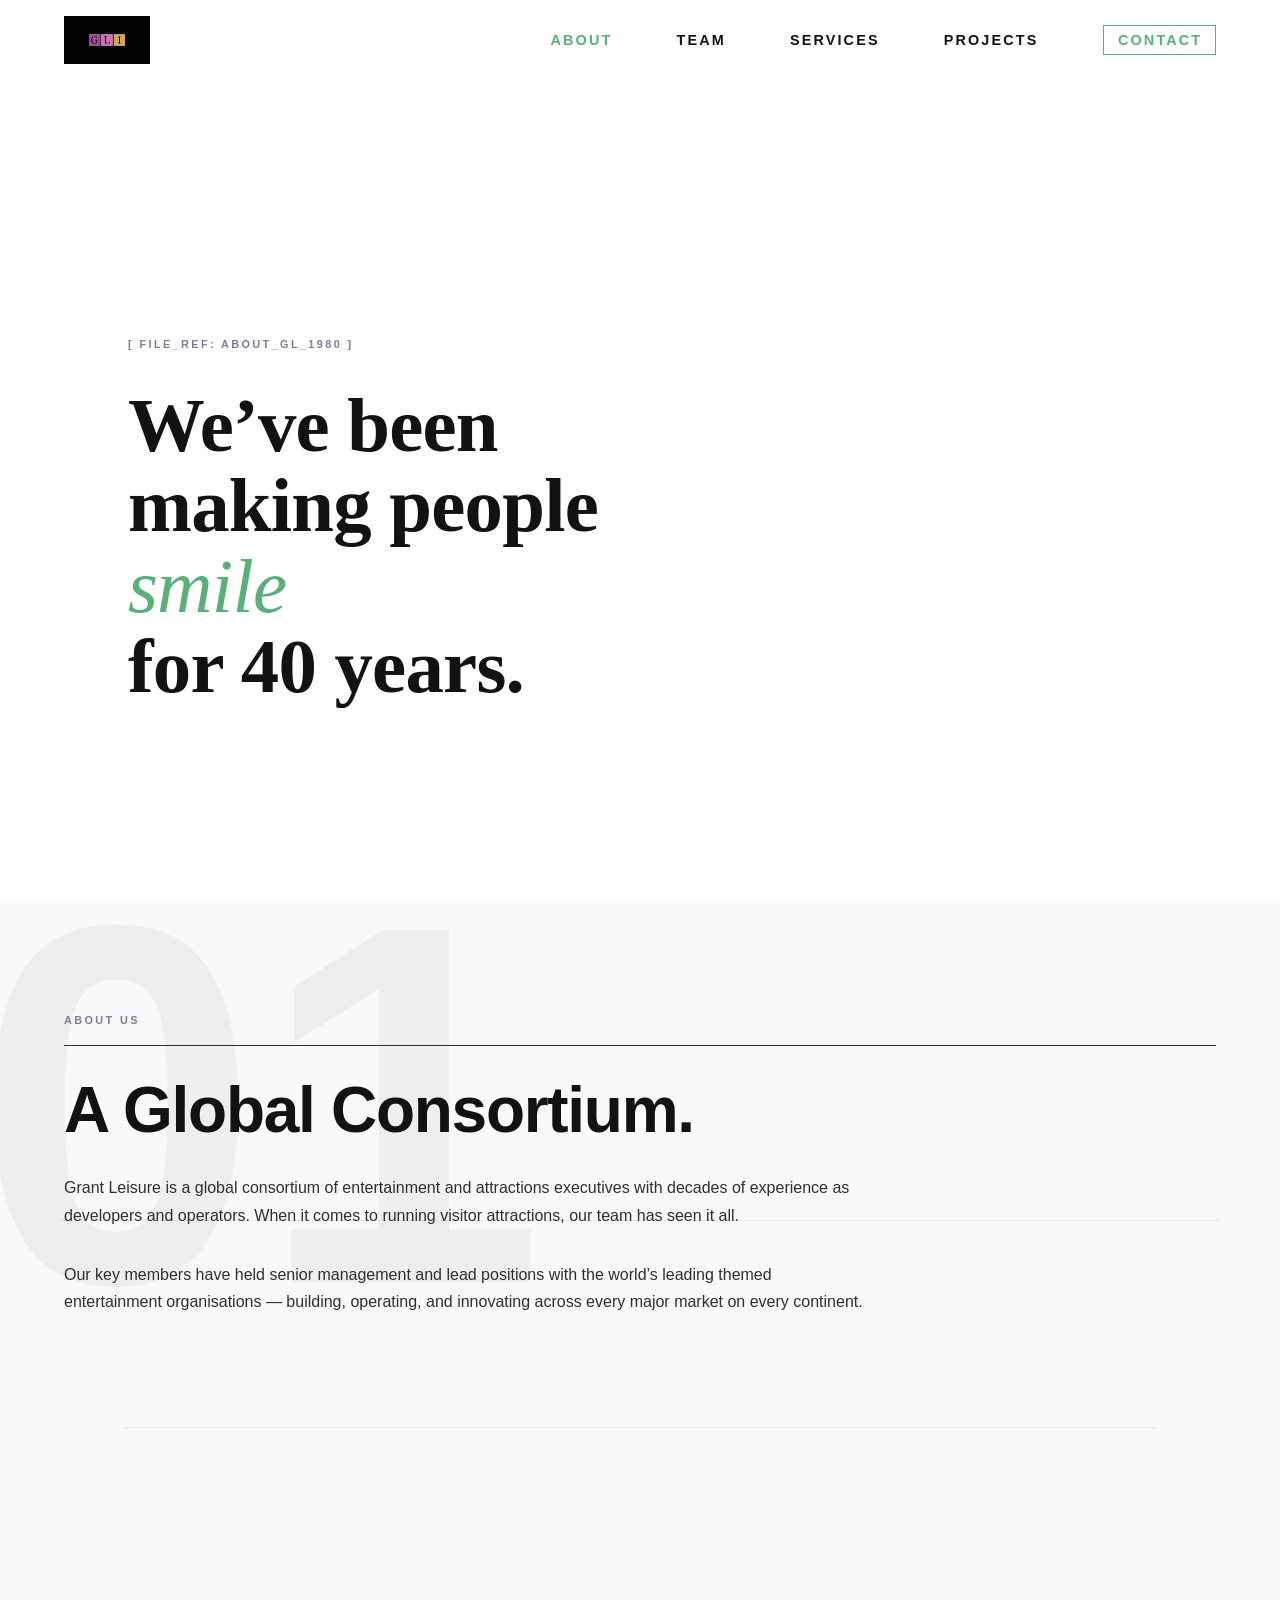
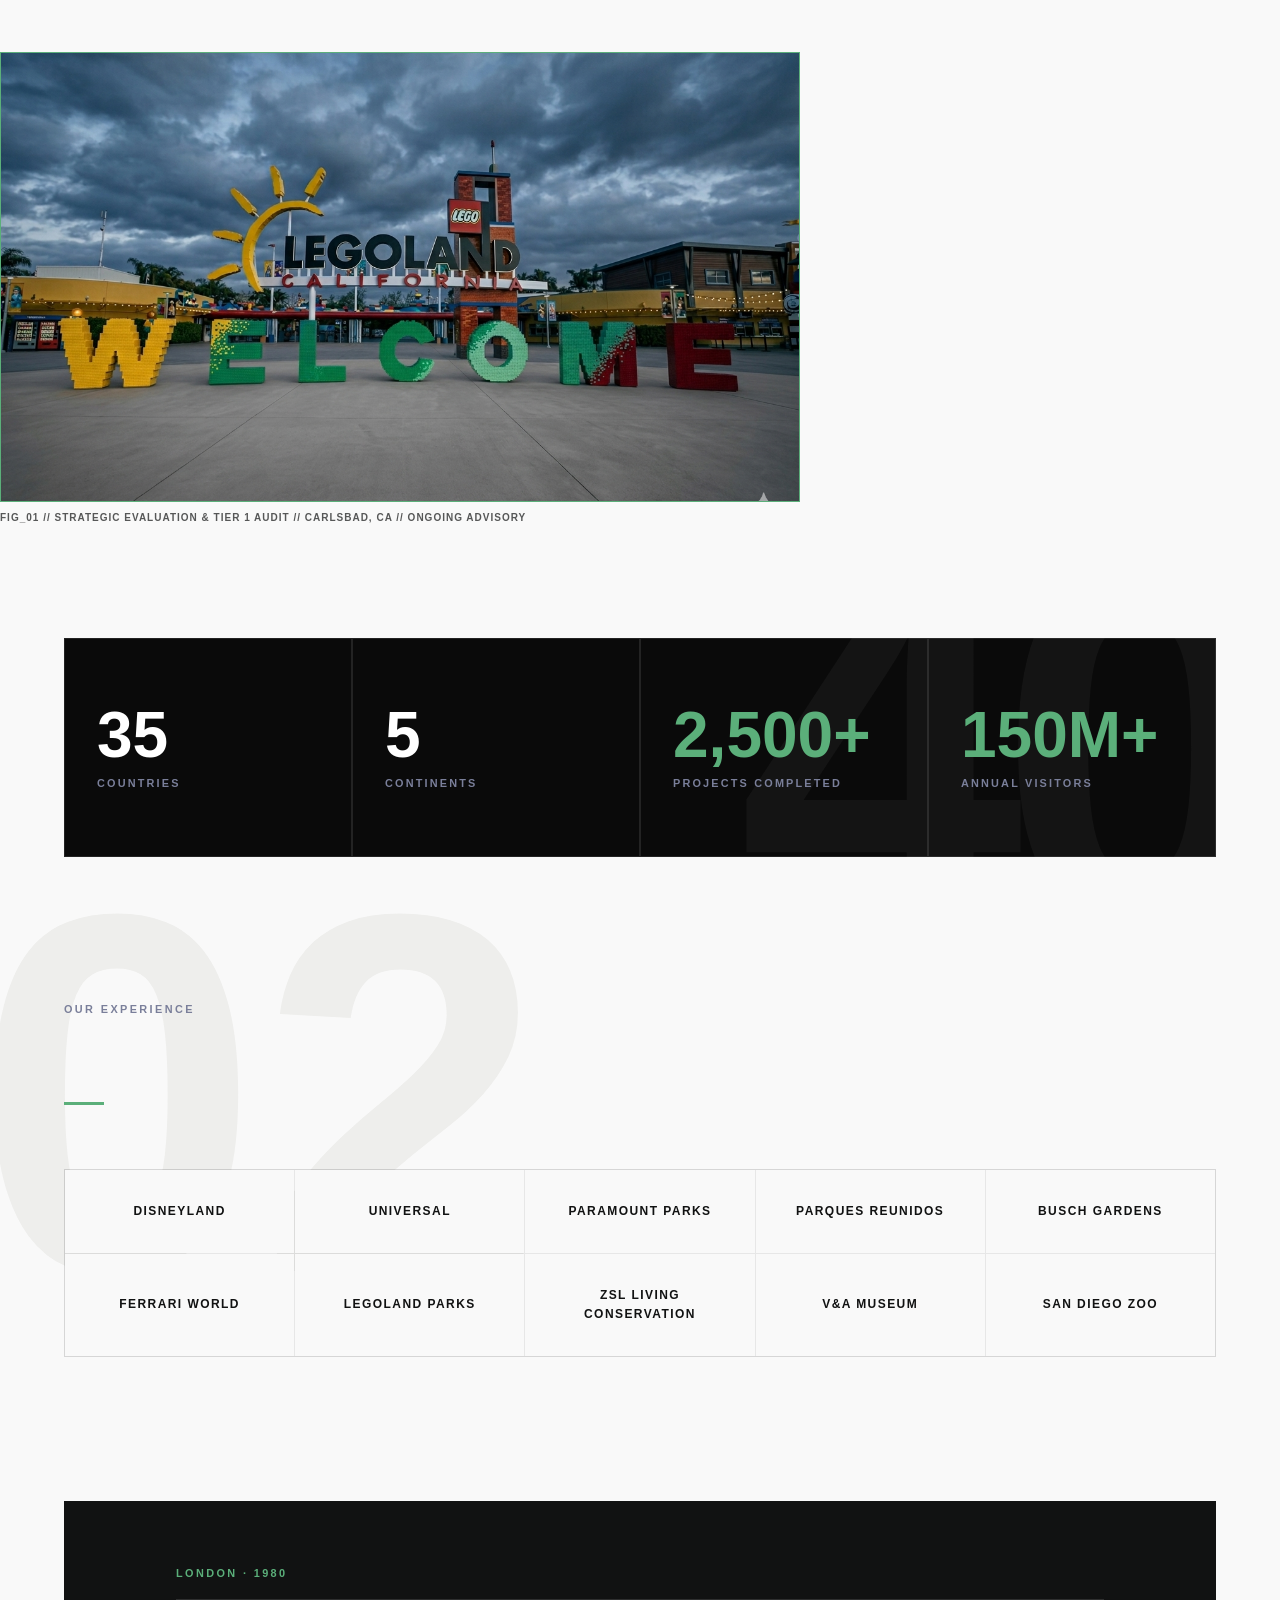
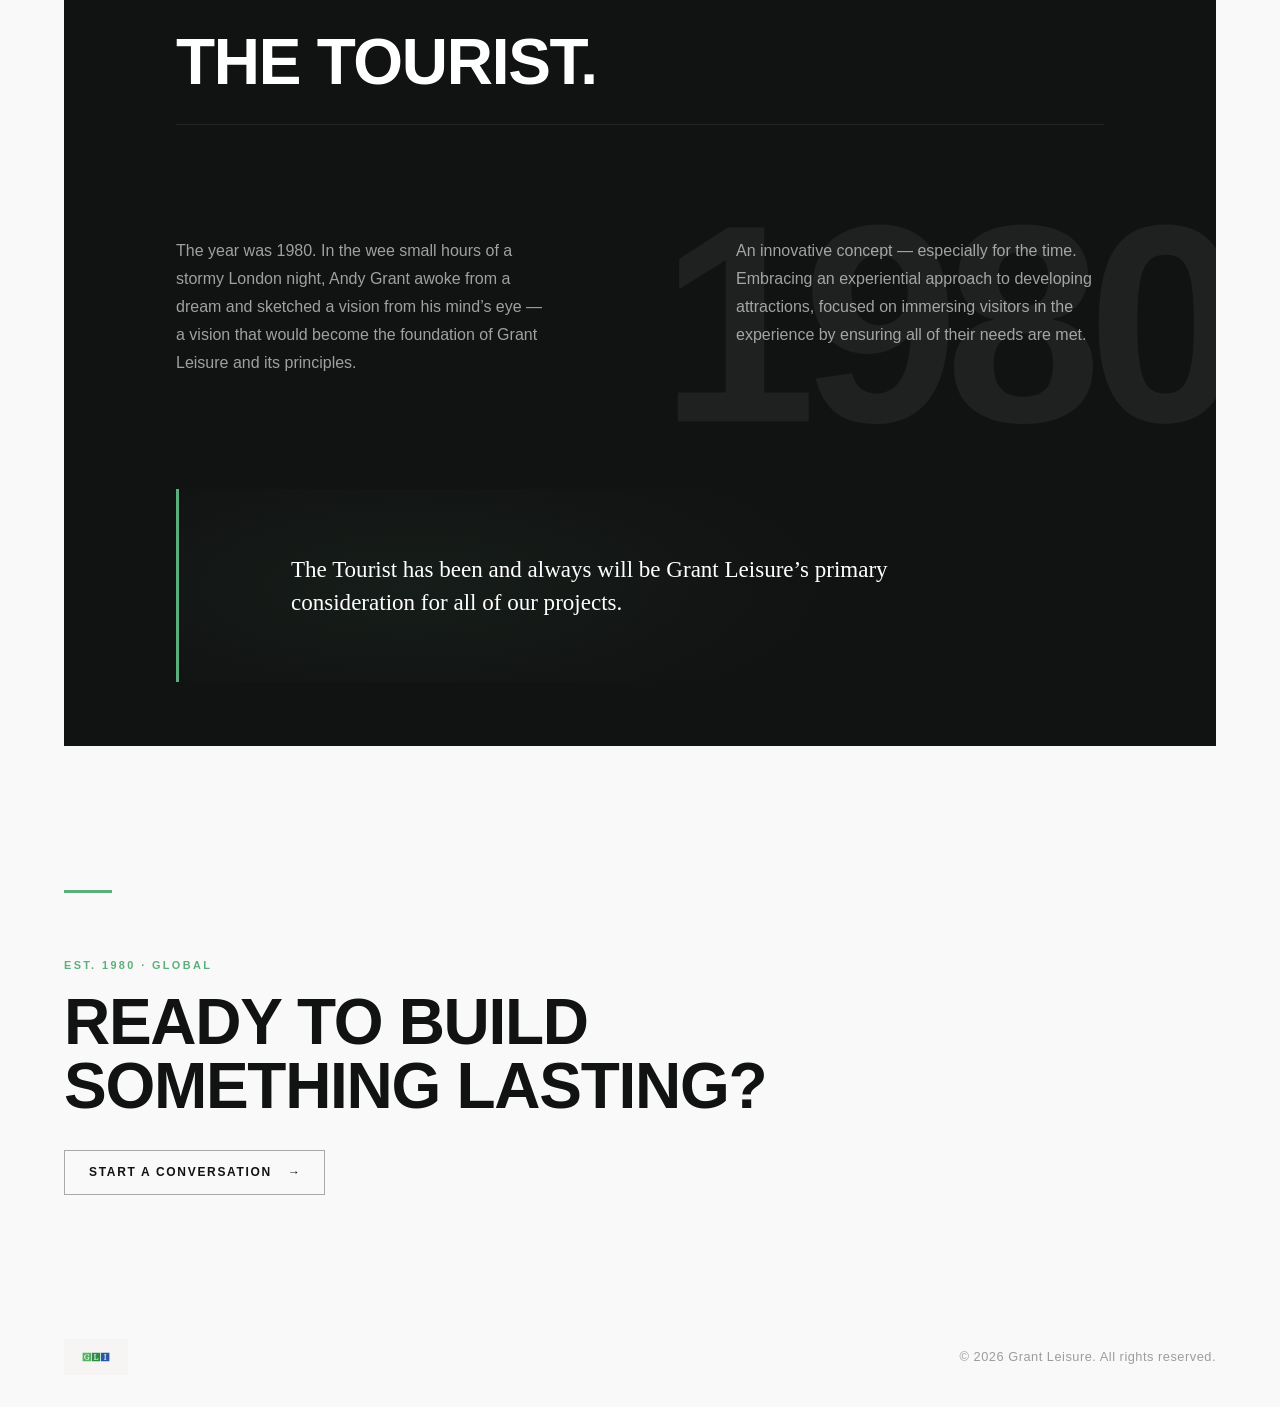
==== commit 213c62d2: "Update about.html" ====
--- a/about.html
+++ b/about.html
@@ -476,7 +476,7 @@
       font-family: 'Barlow Condensed', sans-serif;
       font-size: 0.625rem;
       font-weight: 600;
-      letter-spacing: 0.15em;
+      letter-spacing: 0.1em;
       text-transform: uppercase;
       color: rgba(17, 18, 18, 0.7);
       margin-top: 0.75em;
@@ -596,16 +596,16 @@
     /* Strict 5×2 grid — 1px gap via background creates hairline dividers */
     .org-grid {
       display: grid;
-      grid-template-columns: repeat(2, 1fr);
+      grid-template-columns: repeat(5, 1fr);
       gap: 1px;
       background: rgba(17, 18, 18, 0.08);
       border: 1px solid rgba(17, 18, 18, 0.08);
       margin-top: var(--space-lg);
     }
 
-    @media (min-width: 640px) {
+    @media (max-width: 767px) {
       .org-grid {
-        grid-template-columns: repeat(5, 1fr);
+        grid-template-columns: repeat(2, 1fr);
       }
     }
 
